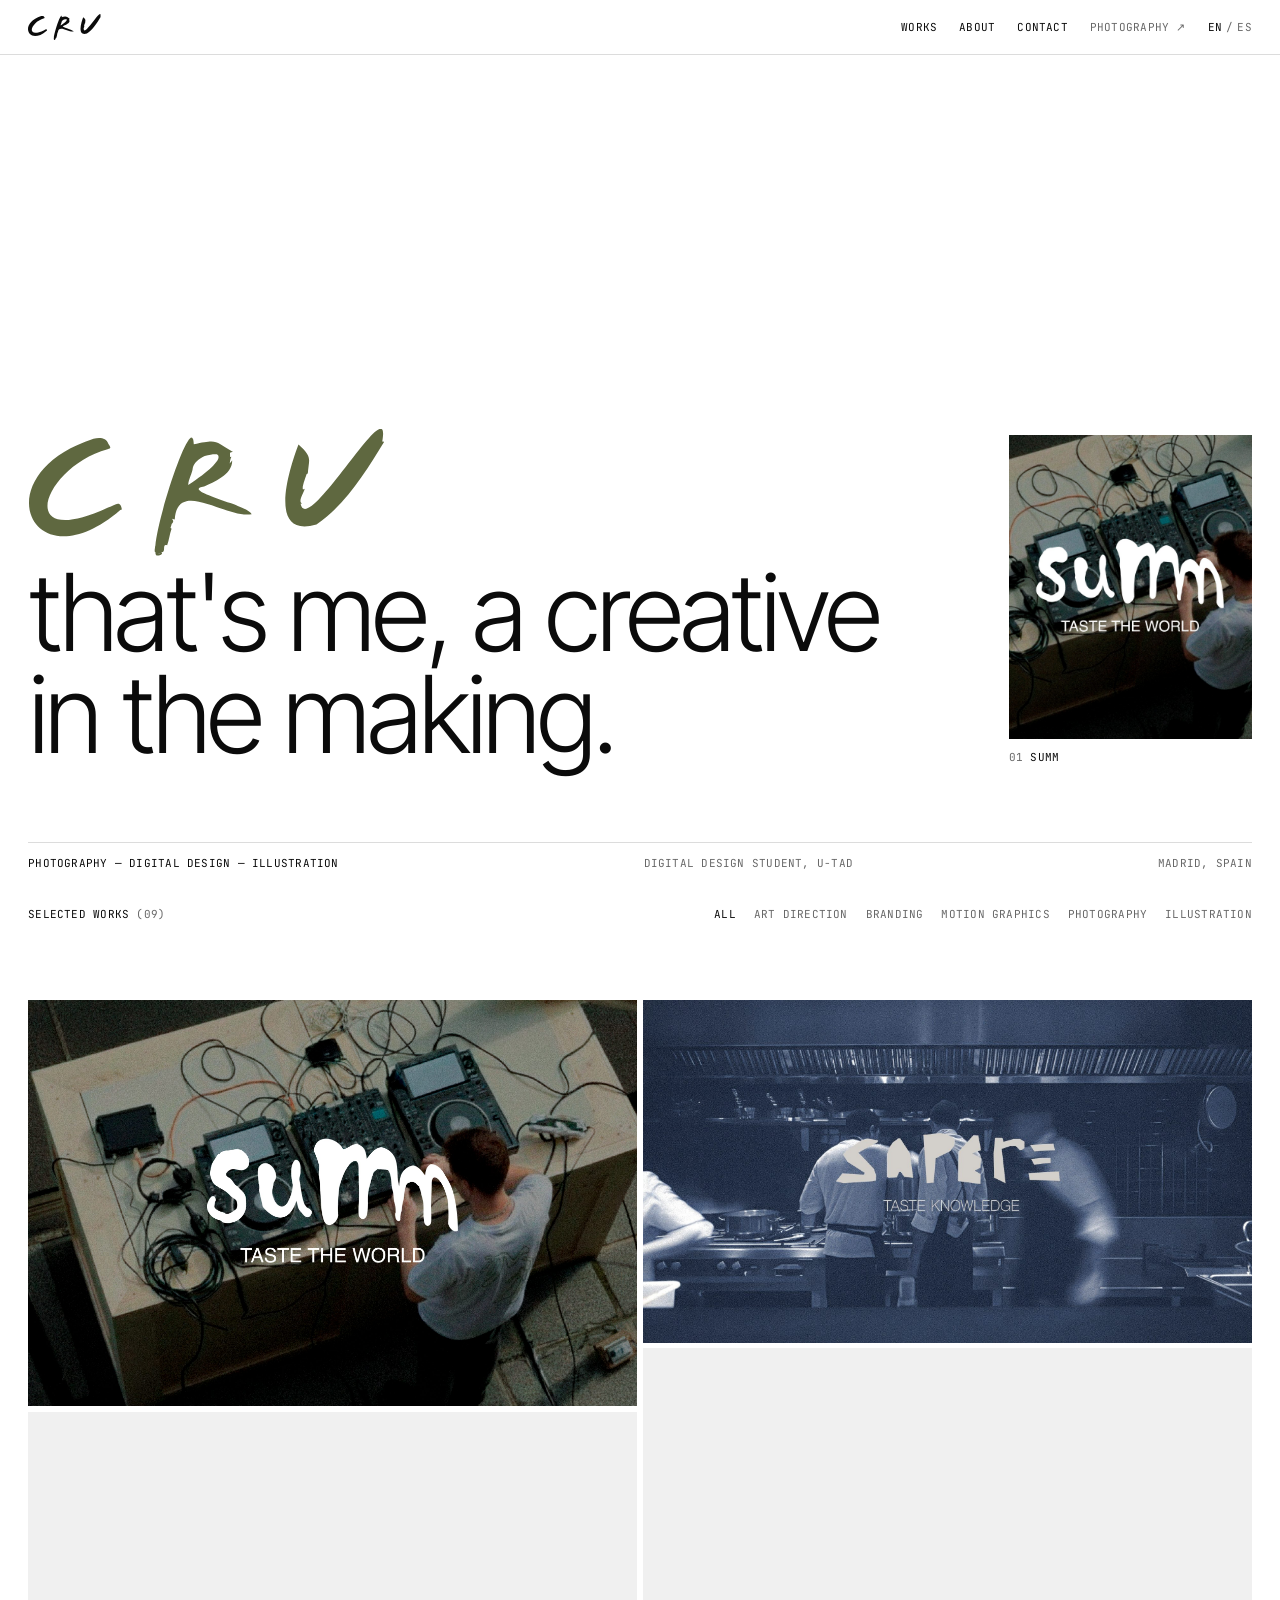
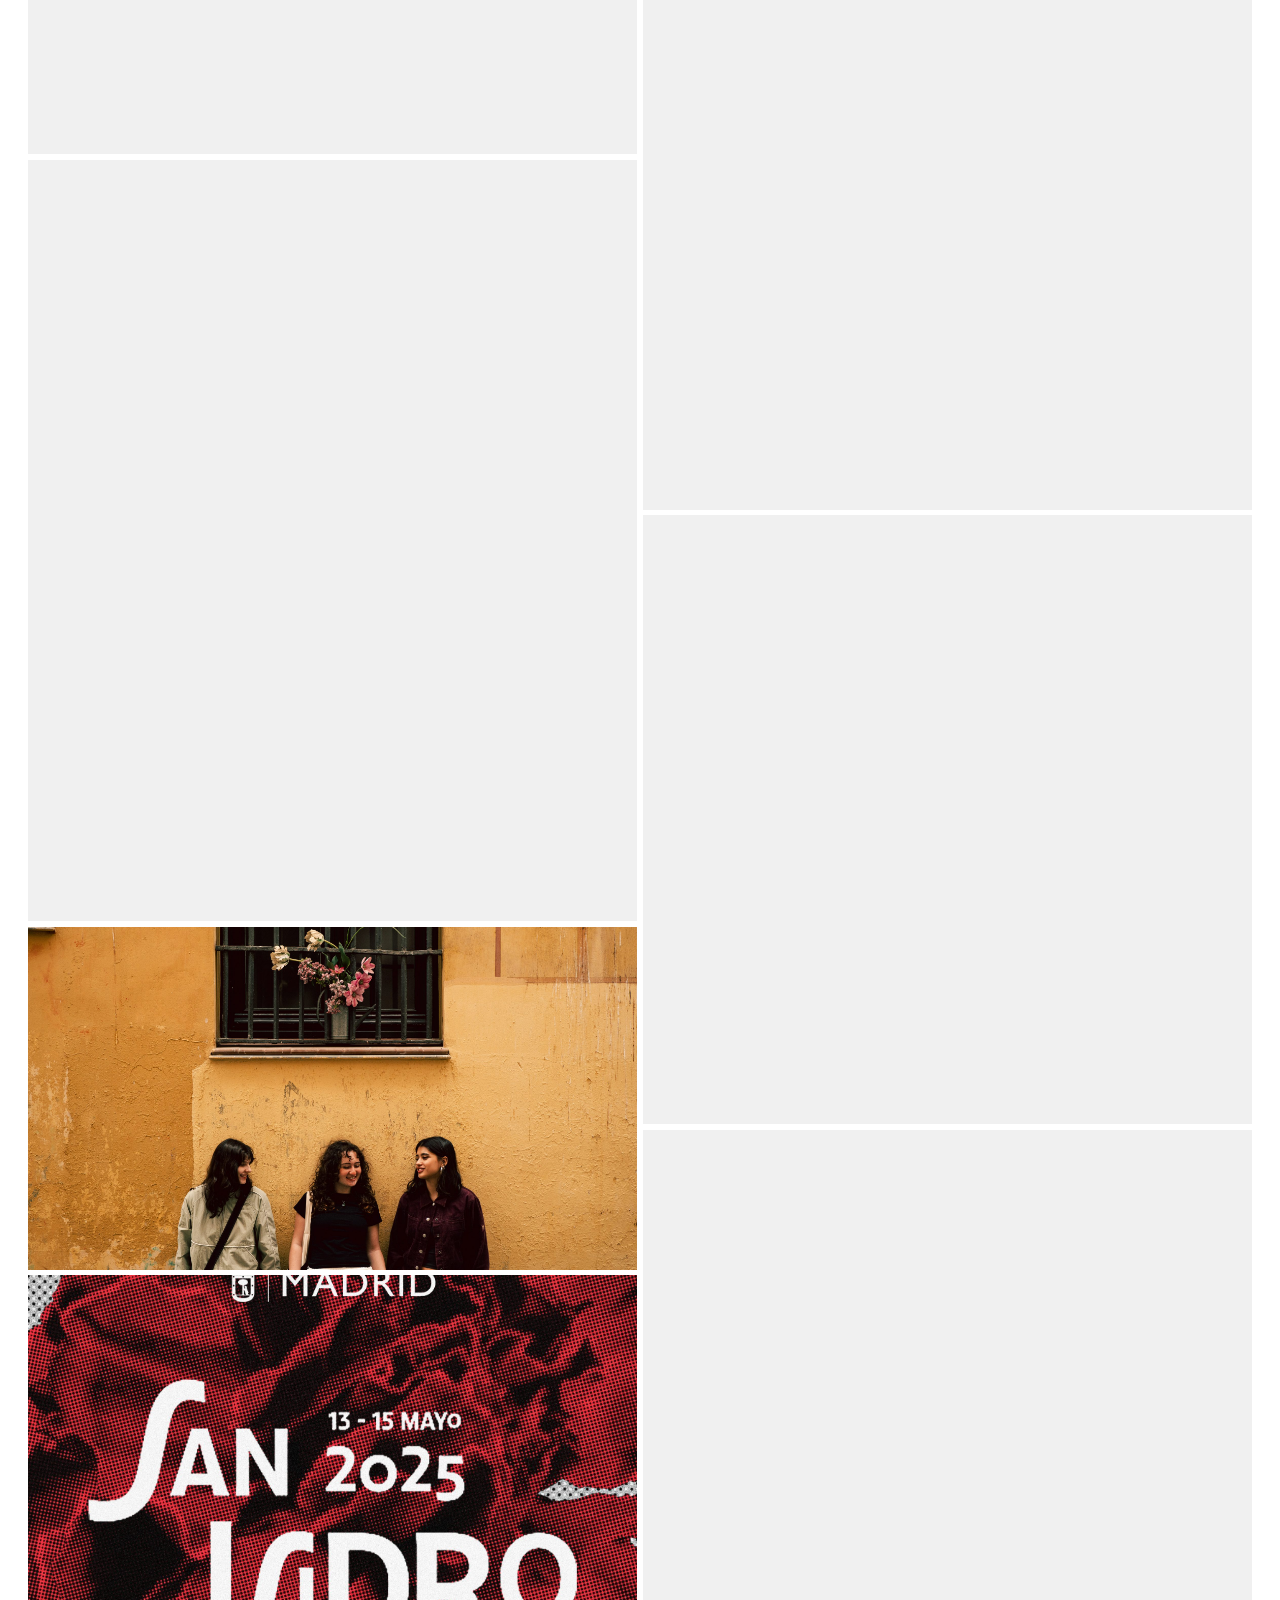
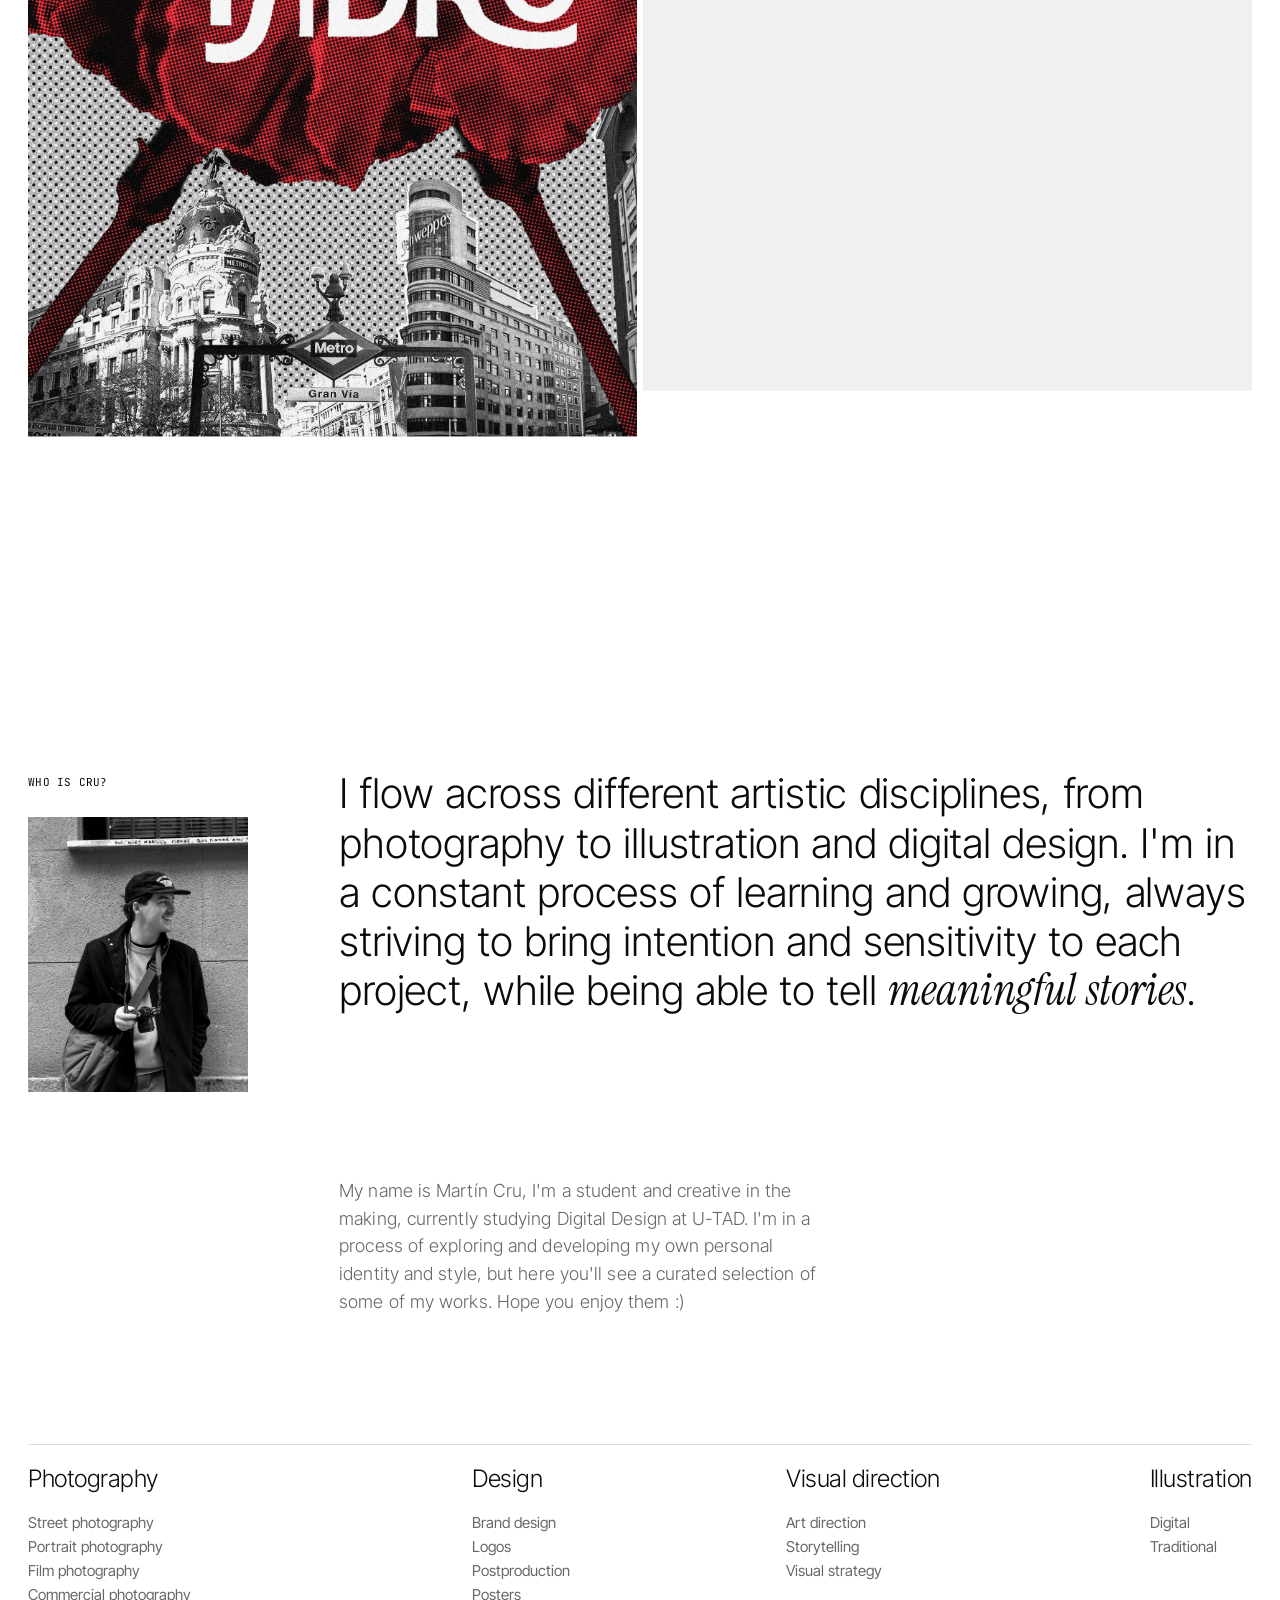
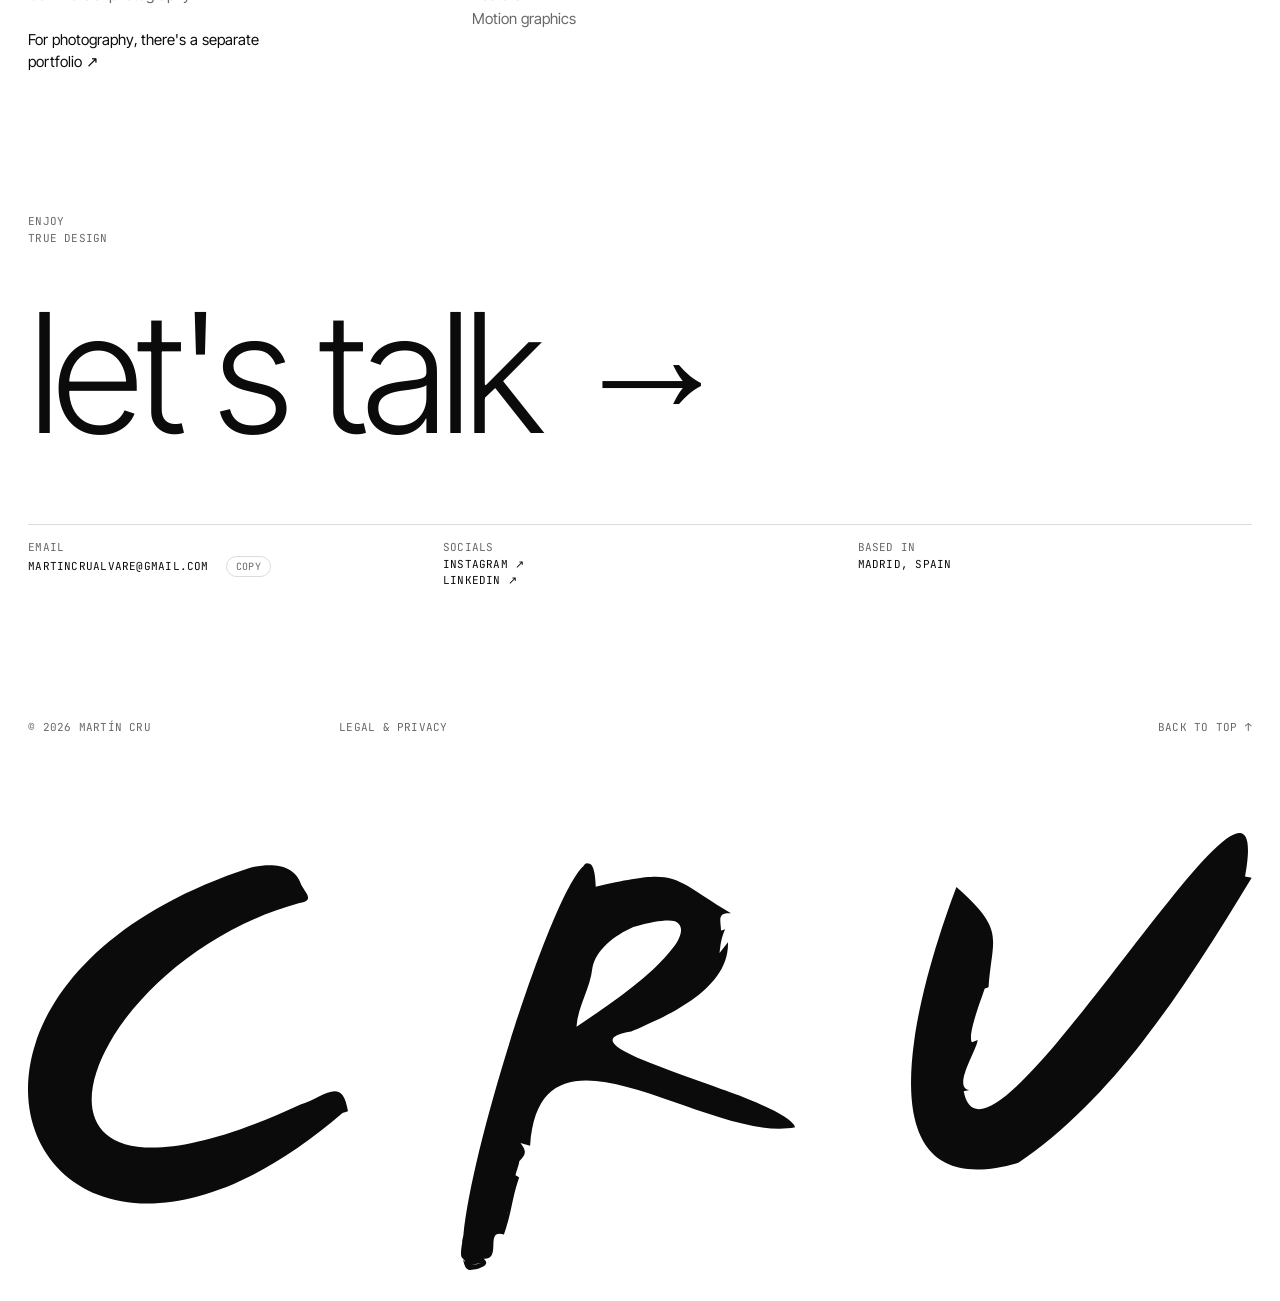
==== index.html @ cccabc51 "v14: velo negro suave sobre la portada al pasar el ratón" ====
<!DOCTYPE html>
<html lang="en">
<head>
  <meta charset="utf-8">
  <meta name="viewport" content="width=device-width, initial-scale=1">
  <title>CRU — Martín Cru · Digital design, art direction & illustration</title>
  <meta name="description" content="Portfolio of Martín Cru (CRU): digital design, branding, art direction and illustration. Madrid, Spain.">
  <link rel="canonical" href="https://martincru.com/">
  <meta name="theme-color" content="#ffffff">
  <meta property="og:type" content="website">
  <meta property="og:url" content="https://martincru.com/">
  <meta property="og:title" content="CRU — Martín Cru">
  <meta property="og:description" content="Digital design, branding, art direction and illustration. Madrid, Spain.">
  <meta property="og:image" content="https://martincru.com/assets/media/summ/portada.jpg">
  <meta name="twitter:card" content="summary_large_image">
  <link rel="icon" href="assets/favicon.svg" type="image/svg+xml">

  <!-- Tipografías alojadas en la propia web (assets/fonts): sin conexiones a terceros -->
  <link rel="preload" href="assets/fonts/inter-tight-latin-300-normal.woff2" as="font" type="font/woff2" crossorigin>
  <link rel="stylesheet" href="assets/css/style.css?v=14">
</head>
<body data-page="home">
  <a class="skip mono" href="#works" data-i18n="skipWorks">Skip to works</a>

  <header class="site-header">
    <a class="logo" href="index.html" data-logo aria-label="CRU — home" data-i18n-aria="logoAria">CRU</a>
    <nav class="mono">
      <a class="link-u" href="#works" data-i18n="navWorks">Works</a>
      <a class="link-u" href="#about" data-i18n="navAbout">About</a>
      <a class="link-u" href="#contact" data-i18n="navContact">Contact</a>
      <a class="link-u ext" data-photo-link target="_blank" rel="noopener" data-i18n="navPhoto">Photography ↗</a>
    </nav>
  </header>

  <main>
    <section class="hero" data-bg="#ffffff" data-fg="#0b0b0b">
      <div class="hero-top">
        <h1 id="hero-line"></h1>
        <div class="hero-reel" id="hero-reel" aria-label="Selected works" data-i18n-aria="selectedWorks"></div>
      </div>
      <div class="hero-foot mono" id="hero-meta"></div>
    </section>

    <section class="works" id="works" data-bg="#ffffff" data-fg="#0b0b0b">
      <div class="works-head mono">
        <span><span data-i18n="selectedWorks">Selected works</span> <span class="muted" id="works-count"></span></span>
        <div class="filters" id="filters" role="group" aria-label="Filter works" data-i18n-aria="filterWorks"></div>
      </div>
      <div class="grid" id="works-grid"></div>
    </section>

    <section class="about" id="about" data-bg="#0b0b0b" data-fg="#ffffff">
      <div class="about-grid">
        <div class="about-label" data-reveal>
          <span class="mono" data-i18n="whoIs">Who is cru?</span>
          <figure class="about-photo" id="about-photo"></figure>
        </div>
        <p class="about-text" id="about-text" data-reveal></p>
        <p class="about-more" id="about-more" data-reveal></p>
      </div>
      <div class="skills mono" id="skills"></div>
    </section>

    <section class="contact" id="contact" data-bg="#0b0b0b" data-fg="#ffffff">
      <p class="closing mono muted" id="closing"></p>
      <a class="big-link" id="contact-link" href="#" data-cursor="write"><span data-i18n="letsTalk">let's talk&nbsp;→</span></a>
      <div class="contact-grid mono">
        <div><span class="muted" data-i18n="email">Email</span><br><a class="link-u" id="contact-email" href="#"></a> <button type="button" class="copy mono" id="copy-email" data-i18n="copy">copy</button></div>
        <div id="contact-socials"></div>
        <div><span class="muted" data-i18n="basedIn">Based in</span><br><span id="contact-loc"></span></div>
      </div>
    </section>
  </main>

  <footer class="site-footer" id="site-footer" data-bg="#0b0b0b" data-fg="#ffffff"></footer>

  <script src="assets/js/data.js?v=14"></script>
  <script src="assets/js/main.js?v=14"></script>
</body>
</html>
---- assets/css/style.css ----
/* ==========================================================================
   CRU — estilos
   Tipografía display: Neue Haas Grotesk Display Pro Light si tienes licencia
   web (Adobe Fonts / Monotype). Mientras, Inter Tight 300 como sustituta.
   Para cambiarla basta con editar --font-display.
   Accesibilidad: foco visible con teclado y contraste AA en textos secundarios.
   ========================================================================== */

/* Tipografías alojadas localmente (sin Google Fonts → sin enviar la IP del visitante a terceros) */
@font-face { font-family: "Inter Tight"; src: url("../fonts/inter-tight-latin-300-normal.woff2") format("woff2"); font-weight: 300; font-style: normal; font-display: swap; }
@font-face { font-family: "Inter Tight"; src: url("../fonts/inter-tight-latin-400-normal.woff2") format("woff2"); font-weight: 400; font-style: normal; font-display: swap; }
@font-face { font-family: "Inter Tight"; src: url("../fonts/inter-tight-latin-500-normal.woff2") format("woff2"); font-weight: 500; font-style: normal; font-display: swap; }
@font-face { font-family: "Instrument Serif"; src: url("../fonts/instrument-serif-latin-400-italic.woff2") format("woff2"); font-weight: 400; font-style: italic; font-display: swap; }
@font-face { font-family: "JetBrains Mono"; src: url("../fonts/jetbrains-mono-latin-400-normal.woff2") format("woff2"); font-weight: 400; font-style: normal; font-display: swap; }

:root {
  --bg: #ffffff;
  --fg: #0b0b0b;
  --muted: color-mix(in srgb, var(--fg) 62%, transparent);  /* contraste AA */
  --line: color-mix(in srgb, var(--fg) 14%, transparent);

  --font-display: "neue-haas-grotesk-display", "Neue Haas Grotesk Display Pro", "Inter Tight", "Helvetica Neue", Arial, sans-serif;
  --font-mono: "JetBrains Mono", ui-monospace, Menlo, monospace;
  --font-serif: "Instrument Serif", "Times New Roman", serif;
  --accent: #5F6840;   /* verde oliva de SUMM: color de acento de la marca */

  --pad: clamp(16px, 2.2vw, 32px);
  --gap: clamp(12px, 1.6vw, 24px);
  --ease: cubic-bezier(.2, .7, .1, 1);
  --ease-out: cubic-bezier(.23, 1, .32, 1);       /* respuesta inmediata: hover, pulsar, menús */
  --press: .97;                                    /* escala al pulsar botones */
  --theme-speed: .9s;
}

*, *::before, *::after { box-sizing: border-box; }
html { -webkit-text-size-adjust: 100%; }
@media (prefers-reduced-motion: no-preference) { html { scroll-behavior: smooth; } }
section[id] { scroll-margin-top: 54px; }
body {
  margin: 0;
  background: transparent;
  color: var(--fg);
  font-family: var(--font-display);
  font-weight: 300;
  font-size: 17px;
  line-height: 1.4;
  -webkit-font-smoothing: antialiased;
  transition: background-color var(--theme-speed) var(--ease), color var(--theme-speed) var(--ease);
}
img, video { display: block; width: 100%; height: 100%; object-fit: cover; }
a { color: inherit; text-decoration: none; }
/* Palabras clave: cursiva serif (marcadas con *asteriscos* en data.js) */
strong { font-weight: 400; }
em { font-family: var(--font-serif); font-style: italic; font-weight: 400; letter-spacing: 0; font-size: 1.08em; line-height: 0; }
::selection { background: var(--fg); color: var(--bg); }

.mono {
  font-family: var(--font-mono);
  font-size: 11px;
  font-weight: 400;
  letter-spacing: .02em;
  text-transform: uppercase;
  line-height: 1.5;
}
.muted { color: var(--muted); }

/* ------------------------------------------------------------------ header */
.site-header {
  position: fixed; inset: 0 0 auto 0; z-index: 50;
  display: flex; justify-content: space-between; align-items: center;
  padding: 14px var(--pad);
  color: var(--fg);
  /* Cabecera fija con cristal semitransparente que toma el color del fondo */
  background: color-mix(in srgb, var(--bg) 78%, transparent);
  -webkit-backdrop-filter: blur(18px) saturate(1.1); backdrop-filter: blur(18px) saturate(1.1);
  border-bottom: 1px solid var(--line);
  transition: color var(--theme-speed) var(--ease), background-color var(--theme-speed) var(--ease), border-color var(--theme-speed) var(--ease);
  pointer-events: none;
}
.site-header > * { pointer-events: auto; }
.logo { font-family: var(--font-display); font-weight: 500; font-size: 22px; letter-spacing: -.02em; line-height: 1; }
.logo svg { height: 26px; width: auto; fill: currentColor; display: block; }
.site-header nav { display: flex; gap: 22px; }
.site-header nav .ext { color: var(--muted); }
.site-header nav .ext:hover { color: var(--fg); }
.link-u { position: relative; }
.link-u::after {
  content: ""; position: absolute; left: 0; right: 0; bottom: -1px; height: 1px;
  background: currentColor; transform: scaleX(0); transform-origin: right;
  transition: transform .45s var(--ease);
}
.link-u:focus-visible::after { transform: scaleX(1); transform-origin: left; }
@media (hover: hover) and (pointer: fine) { .link-u:hover::after { transform: scaleX(1); transform-origin: left; } }

/* -------------------------------------------------------------------- hero */
.hero {
  min-height: 100vh; min-height: 100svh;
  display: flex; flex-direction: column; justify-content: flex-end;
  padding: calc(var(--pad) * 5) var(--pad) var(--pad);
}
.hero h1 {
  margin: 0; max-width: 15ch;
  font-weight: 300; font-size: clamp(44px, 8.4vw, 150px);
  line-height: .95; letter-spacing: -.045em;
}
.hero-foot {
  margin-top: clamp(32px, 6vw, 80px);
  display: flex; justify-content: space-between; gap: var(--gap); flex-wrap: wrap;
  border-top: 1px solid var(--line); padding-top: 12px;
}

/* ------------------------------------------------------------------- works */
.works { padding: 0 var(--pad) clamp(80px, 12vw, 180px); }
.works-intro { margin: 0; max-width: 46ch; text-transform: none; font-family: var(--font-display); font-size: 17px; letter-spacing: 0; line-height: 1.45; color: var(--muted); }
.works-head {
  display: flex; justify-content: space-between; gap: var(--gap); align-items: baseline;
  padding: 0 0 var(--gap); margin-bottom: clamp(24px, 4vw, 56px);
}
.filters { display: flex; gap: 18px; flex-wrap: wrap; }
.filters button {
  all: unset; cursor: pointer; font: inherit; color: var(--muted);
  padding: 6px 0; transition: color .2s ease, transform .16s var(--ease-out);
}
.filters button:active { transform: scale(var(--press)); }
.filters button:focus-visible { outline: 1px solid var(--fg); outline-offset: 3px; }
.filters button[aria-pressed="true"], .filters button:hover { color: var(--fg); }
.filters sup { font-size: 9px; margin-left: 2px; }

/* Rejilla tipo mosaico (v10): columnas que se rellenan por la más corta (main.js → layoutGrid),
   alturas escalonadas según la proporción de cada portada y el MISMO espaciado fino entre todas.
   Ajuste: --tile-gap (espaciado). Escritorio: 2 columnas; móvil (≤ 760 px): 1. */
.grid { --tile-gap: clamp(4px, .45vw, 8px); display: flex; gap: var(--tile-gap); align-items: flex-start; }
.grid-col { flex: 1 1 0; min-width: 0; display: flex; flex-direction: column; gap: var(--tile-gap); }
.tile { position: relative; display: block; transition: opacity .5s var(--ease); }
.tile.is-hidden { display: none; }

.tile-media {
  position: relative; overflow: hidden;
  background: color-mix(in srgb, var(--fg) 6%, var(--bg));
}
.tile-media img, .tile-media video {
  position: absolute; inset: 0;
  transform: scale(1.001); transition: transform 1.1s var(--ease), opacity .6s;
}
@media (hover: hover) and (pointer: fine) {
  .tile:hover .tile-media img, .tile:hover .tile-media video { transform: scale(1.025); }
}
.tile:focus-visible { outline: none; }
.tile:focus-visible .tile-media { outline: 1px solid var(--fg); outline-offset: 4px; }
/* Datos del trabajo superpuestos sobre la portada (no abren hueco entre portadas):
   con ratón aparecen al pasar por encima; en táctil se ven siempre. */
.tile-meta {
  position: absolute; left: 0; right: 0; bottom: 0; z-index: 1; pointer-events: none;
  display: grid; grid-template-columns: 1fr auto; gap: 2px 16px; align-items: end;
  padding: clamp(28px, 4vw, 56px) clamp(12px, 1.2vw, 18px) clamp(10px, 1vw, 16px);
  color: #fff; background: linear-gradient(to top, rgba(0,0,0,.55), rgba(0,0,0,0));
}
.tile-meta .muted { color: rgba(255,255,255,.78); }
.tile-title { font-size: clamp(18px, 1.5vw, 24px); letter-spacing: -.02em; line-height: 1.05; }
.tile-meta .mono { align-self: end; }
@media (hover: hover) and (pointer: fine) {
  .tile-meta { opacity: 0; transform: translateY(6px); transition: opacity .3s var(--ease-out), transform .3s var(--ease-out); }
  .tile:hover .tile-meta, .tile:focus-visible .tile-meta { opacity: 1; transform: none; }
  /* Al pasar el ratón, velo negro suave sobre la foto para que destaquen nombre, categoría y año.
     Ajuste: opacidad del velo en .tile:hover .tile-media::after (ahora .4). */
  .tile-media::after { content: ""; position: absolute; inset: 0; background: #000; opacity: 0; pointer-events: none; transition: opacity .35s var(--ease-out); }
  .tile:hover .tile-media::after, .tile:focus-visible .tile-media::after { opacity: .4; }
}

/* Fallback si una imagen no carga: bloque tintado con el color del proyecto */
.media-fallback { position: absolute; inset: 0; display: grid; place-items: center; color: rgba(255,255,255,.7); }

/* Etiqueta "view" que sigue al cursor */
.cursor {
  position: fixed; left: 0; top: 0; z-index: 60; pointer-events: none;
  padding: 7px 11px; border-radius: 999px;
  background: var(--fg); color: var(--bg);
  opacity: 0; transform: translate(-50%, -50%) scale(.6);
  transition: transform .22s var(--ease-out), opacity .18s ease;
}
.cursor.on { opacity: 1; transform: translate(-50%, -50%) scale(1); }
@media (hover: none) { .cursor { display: none; } }

/* ------------------------------------------------------------------- about */
.about { padding: clamp(100px, 14vw, 220px) var(--pad) clamp(40px, 5vw, 80px); }
.about-grid { display: grid; grid-template-columns: repeat(12, 1fr); gap: var(--gap); }
.about-label { grid-column: 1 / span 3; }
.about-text {
  grid-column: 4 / span 9; margin: 0;
  font-size: clamp(26px, 3.2vw, 52px); line-height: 1.2; letter-spacing: -.005em; word-spacing: .04em;
}
.about-more {
  grid-column: 4 / span 5; margin: clamp(40px, 5vw, 72px) 0 0;
  font-size: 18px; line-height: 1.55; letter-spacing: .005em; color: var(--muted);
}
.skills {
  margin-top: clamp(80px, 10vw, 160px);
  display: flex; justify-content: space-between; gap: var(--gap);
  border-top: 1px solid var(--line); padding-top: 16px;
}
.skill { flex: 0 1 auto; }
.skill h3 { margin: 0 0 14px; font-family: var(--font-display); text-transform: none; font-weight: 300; font-size: 24px; letter-spacing: -.02em; }
.skill ul { list-style: none; margin: 0; padding: 0; font-family: var(--font-display); font-size: 15px; text-transform: none; letter-spacing: 0; line-height: 1.6; }
.skill li { color: var(--muted); }

/* ----------------------------------------------------------------- contact */
.contact { padding: clamp(48px, 6vw, 100px) var(--pad) var(--pad); }
.contact .closing { margin: 0 0 clamp(30px, 4vw, 60px); }
.big-link {
  display: inline-block;
  font-size: clamp(56px, 13vw, 240px); line-height: .9; letter-spacing: -.055em;
}
.big-link span { display: inline-block; transition: transform .6s var(--ease); }
@media (hover: hover) and (pointer: fine) { .big-link:hover span { transform: translateX(.08em); } }
.contact-grid { margin-top: clamp(40px, 6vw, 90px); display: grid; grid-template-columns: repeat(3, 1fr); gap: var(--gap); border-top: 1px solid var(--line); padding-top: 14px; }
.copy { all: unset; cursor: pointer; margin-left: 10px; color: var(--muted); border: 1px solid var(--line); border-radius: 999px; padding: 2px 9px; font-size: 10px; transition: color .2s ease, border-color .2s ease, transform .16s var(--ease-out); }
.copy:hover { color: var(--fg); border-color: currentColor; }
.copy:active { transform: scale(var(--press)); }
.copy:focus-visible { outline: 1px solid var(--fg); outline-offset: 3px; }
.photo-cta { padding: 0 var(--pad) clamp(80px, 10vw, 160px); }
.photo-cta-link { display: grid; gap: 14px; padding-top: 16px; border-top: 1px solid var(--line); }
.photo-cta-title { font-size: clamp(36px, 6vw, 104px); line-height: .98; letter-spacing: -.045em; max-width: 16ch; transition: transform .8s var(--ease); }
@media (hover: hover) and (pointer: fine) { .photo-cta-link:hover .photo-cta-title { transform: translateX(1.2vw); } }

.site-footer {
  display: grid; grid-template-columns: repeat(12, 1fr); gap: var(--gap);
  padding: clamp(60px, 8vw, 120px) var(--pad) var(--pad);
}
.site-footer > :nth-child(1) { grid-column: 1 / span 3; }
.site-footer > :nth-child(2) { grid-column: 4 / span 3; }
.site-footer > :nth-child(3) { grid-column: 7 / span 3; display: flex; flex-direction: column; }
.site-footer > :nth-child(4) { grid-column: 10 / span 3; justify-self: end; text-align: right; }
.footer-logo {
  grid-column: 1 / -1 !important; margin-top: clamp(40px, 6vw, 90px);
  font-weight: 500; font-size: 30vw; line-height: .74; letter-spacing: -.06em;
}
.footer-logo svg { width: 100%; height: auto; fill: currentColor; }

/* ============================================================ PROJECT PAGE */
.p-head { padding: calc(var(--pad) * 5) var(--pad) clamp(28px, 4vw, 56px); }
.p-head .back { display: inline-block; margin-bottom: clamp(40px, 8vw, 120px); }
.p-title {
  margin: 0; font-weight: 300;
  font-size: clamp(52px, 11vw, 200px); line-height: .9; letter-spacing: -.055em;
}
.p-meta {
  margin-top: clamp(32px, 5vw, 72px);
  display: grid; grid-template-columns: repeat(12, 1fr); gap: var(--gap);
  border-top: 1px solid var(--line); padding-top: 12px;
}
.p-meta > div { grid-column: span 3; }
.p-meta dt { color: var(--muted); }
.p-meta dd { margin: 0; }

.p-hero { position: relative; width: 100%; height: 100vh; height: 100svh; overflow: hidden; background: color-mix(in srgb, var(--fg) 6%, var(--bg)); }

.p-intro {
  display: grid; grid-template-columns: repeat(12, 1fr); gap: var(--gap);
  padding: clamp(80px, 11vw, 180px) var(--pad);
}
.p-intro .mono { grid-column: 1 / span 3; }
.p-intro-body { grid-column: 4 / span 8; }
.p-intro-body p + p, .b-text-body p + p { margin-top: 1em !important; }
.p-intro p {
  margin: 0;
  font-size: clamp(19px, 1.75vw, 28px); line-height: 1.32; letter-spacing: -.012em;
}

.blocks > * + * { margin-top: var(--gap); }
.b-full { position: relative; width: 100%; }
.b-full .ph, .b-video .ph { aspect-ratio: 16/9; }
.b-inset { padding: clamp(60px, 9vw, 160px) var(--pad); display: grid; grid-template-columns: repeat(12, 1fr); gap: var(--gap); }
.b-inset figure { grid-column: 4 / span 6; margin: 0; }
.b-inset .ph { aspect-ratio: 4/5; }
.b-pair, .b-trio { display: grid; gap: var(--gap); padding: 0 var(--pad); }
.b-pair { grid-template-columns: 1fr 1fr; }
.b-trio { grid-template-columns: repeat(3, 1fr); }
.b-pair .ph, .b-trio .ph { aspect-ratio: 4/5; }
.ph { position: relative; overflow: hidden; background: color-mix(in srgb, var(--fg) 6%, var(--bg)); }
.ph img, .ph video { position: absolute; inset: 0; }
.ph.natural { aspect-ratio: auto !important; }
.ph.natural img, .ph.natural video { position: static; height: auto; }
.b-inset.wide figure { grid-column: 3 / span 8; }
.b-inset.narrow figure { grid-column: 5 / span 4; }
.p-hero-alt { padding-bottom: var(--gap); }
.p-hero-alt .b-full .ph { max-height: 100vh; }
.sound:active { transform: scale(var(--press)); }
.sound { all: unset; cursor: pointer; transition: transform .16s var(--ease-out), background-color .2s ease; font-family: var(--font-mono); font-size: 10px; text-transform: uppercase; letter-spacing: .04em; position: absolute; right: 12px; bottom: 12px; z-index: 2; padding: 6px 11px; border-radius: 999px; background: rgba(0,0,0,.55); color: #fff; -webkit-backdrop-filter: blur(8px); backdrop-filter: blur(8px); }
.ph.natural .sound { position: absolute; }
.skill-note { display: inline-block; margin-top: 22px; max-width: 26ch; text-transform: none; font-family: var(--font-display); font-size: 15px; letter-spacing: 0; color: var(--fg); line-height: 1.45; }
.about-photo { margin: 24px 0 0; width: min(100%, 220px); aspect-ratio: 4/5; overflow: hidden; }
.about-photo img { filter: grayscale(1); transition: filter .8s var(--ease); }
@media (hover: hover) and (pointer: fine) { .about-photo:hover img { filter: none; } }
figcaption { padding-top: 10px; }

.b-text { display: grid; grid-template-columns: repeat(12, 1fr); gap: var(--gap); padding: clamp(70px, 9vw, 150px) var(--pad); }
.b-text .mono { grid-column: 1 / span 3; }
.b-text-body { grid-column: 4 / span 6; }
.b-text p { margin: 0; font-size: 16px; line-height: 1.6; }
.b-quote { padding: clamp(100px, 14vw, 240px) var(--pad); }
.b-quote p { margin: 0; max-width: 20ch; font-size: clamp(30px, 4.4vw, 76px); line-height: 1.04; letter-spacing: -.04em; }
.b-marker { height: 1px; margin: 0 !important; }

.p-credits { display: grid; grid-template-columns: repeat(12, 1fr); gap: var(--gap); padding: clamp(80px, 10vw, 160px) var(--pad); }
.p-credits .mono:first-child { grid-column: 1 / span 3; }
.p-credits dl { grid-column: 4 / span 6; margin: 0; display: grid; grid-template-columns: 1fr 1fr; row-gap: 6px; border-top: 1px solid var(--line); padding-top: 12px; }
.p-credits dt { color: var(--muted); }
.p-credits dd { margin: 0; }

.p-next { display: block; padding: clamp(60px, 8vw, 120px) var(--pad) var(--pad); border-top: 1px solid var(--line); }
.p-next .row { display: flex; justify-content: space-between; align-items: end; gap: var(--gap); }
.p-next .t { font-size: clamp(52px, 11vw, 200px); line-height: .9; letter-spacing: -.055em; transition: transform .8s var(--ease); }
@media (hover: hover) and (pointer: fine) { .p-next:hover .t { transform: translateX(1.5vw); } }
.p-next .thumb { width: clamp(120px, 18vw, 300px); aspect-ratio: 4/5; position: relative; overflow: hidden; flex: none; }
.p-next .thumb img { position: absolute; inset: 0; }

/* ------------------------------------------------------------- animations */
[data-reveal] { opacity: 0; transform: translateY(16px); transition: opacity .8s var(--ease-out), transform .8s var(--ease-out); }
[data-reveal].is-in { opacity: 1; transform: none; }
.split-line { display: block; overflow: hidden; padding-bottom: .12em; margin-bottom: -.12em; }
.split-line > span { display: block; transform: translateY(105%); transition: transform 1.1s var(--ease); }
.is-ready .split-line > span { transform: none; }
.split-line:nth-child(2) > span { transition-delay: .07s; }
.split-line:nth-child(3) > span { transition-delay: .14s; }
.split-line:nth-child(4) > span { transition-delay: .21s; }

.curtain {
  position: fixed; inset: 0; z-index: 100; background: var(--fg);
  transform: translateY(0); transition: transform .65s var(--ease-out);
  pointer-events: none;
}
.is-ready .curtain { transform: translateY(-100%); }
.is-leaving .curtain { transform: translateY(0); transition: transform .42s cubic-bezier(.77, 0, .175, 1); }
.curtain.from-bottom { transform: translateY(100%); }

@media (prefers-reduced-motion: reduce) {
  *, *::before, *::after { transition-duration: .01ms !important; animation: none !important; }
  [data-reveal] { opacity: 1; transform: none; }
}

/* ----------------------------------------------------------------- mobile */
@media (max-width: 760px) {
  .site-header nav { gap: 14px; }
  .b-inset.narrow figure, .b-inset.wide figure { grid-column: 1 / -1; }
  .site-header nav .ext { display: none; }
  .skills { flex-wrap: wrap; }
  .skills .skill { flex: 1 1 45%; }
  .contact-grid { grid-template-columns: 1fr; }
  .hero-foot { flex-direction: column; gap: 4px; }
  .hero { min-height: auto; padding-top: 112px; }
  .filters { flex-wrap: nowrap; overflow-x: auto; scrollbar-width: none; gap: 18px; white-space: nowrap; max-width: 100%;
    padding-right: 32px; -webkit-mask-image: linear-gradient(90deg, #000 calc(100% - 40px), transparent); mask-image: linear-gradient(90deg, #000 calc(100% - 40px), transparent); }
  .filters button { padding: 12px 0; }
  .copy { padding: 8px 12px; }
  .contact-grid a.link-u { display: inline-block; padding: 6px 0; }
  .filters::-webkit-scrollbar { display: none; }
  .works-head { flex-direction: column; gap: 12px; }
  .about-label, .about-text, .about-more, .p-intro-body, .b-text-body, .skill, .p-intro .mono, .p-intro p, .b-text .mono, .b-text p,
  .p-credits .mono:first-child, .p-credits dl, .b-inset figure { grid-column: 1 / -1; }
  .skill { grid-column: span 6; margin-bottom: 28px; }
  .p-meta > div { grid-column: span 6; margin-bottom: 10px; }
  .b-trio { grid-template-columns: 1fr; }
  .site-footer > * { grid-column: span 6 !important; margin-bottom: 20px; }
  .site-footer > :nth-child(4) { justify-self: start; text-align: left; }
  .p-next .thumb { display: none; }
}

/* ---------------------------------------------------------- nav dropdown */
.nav-works { position: relative; }
.nav-drop {
  position: absolute; top: 100%; right: -16px; padding-top: 18px;
  opacity: 0; visibility: hidden; transform: translateY(-6px);
  transition: opacity .2s var(--ease-out), transform .2s var(--ease-out), visibility .2s;
}
.nav-works:hover .nav-drop, .nav-works:focus-within .nav-drop { opacity: 1; visibility: visible; transform: none; }
.nav-drop ul {
  list-style: none; margin: 0; padding: 10px 0; min-width: 340px;
  background: color-mix(in srgb, var(--bg) 88%, transparent);
  -webkit-backdrop-filter: blur(18px); backdrop-filter: blur(18px);
  border: 1px solid var(--line);
}
.nav-drop a { display: grid; grid-template-columns: 28px 1fr auto; gap: 10px; padding: 7px 16px; transition: background-color .15s ease; }
.nav-drop a:hover { background: color-mix(in srgb, var(--fg) 7%, transparent); }
.nav-drop a > span:last-child { font-size: 10px; }
@media (hover: none) { .nav-drop { display: none; } }

/* -------------------------------------------------------------- hero reel */
.hero-top { display: flex; justify-content: space-between; align-items: flex-end; gap: var(--gap); }
.hero-reel { flex: none; width: clamp(150px, 19vw, 300px); }
.reel-frame { display: block; position: relative; aspect-ratio: 4/5; overflow: hidden; background: color-mix(in srgb, var(--fg) 6%, var(--bg)); }
.reel-frame img { position: absolute; inset: 0; opacity: 0; transition: opacity .5s var(--ease); }
.reel-frame img.on { opacity: 1; }
.reel-label { display: block; margin-top: 10px; }
@media (max-width: 760px) {
  .hero-top { flex-direction: column-reverse; align-items: stretch; }
  .hero-reel { width: 46%; align-self: flex-end; }
}

/* ------------------------------------------------ fondo (cambio de color)
   Dos capas fijas que se funden con opacidad: lo mueve la tarjeta gráfica,
   así va fluido también en móvil. */
html { background: #ffffff; }
.bg-layer { position: fixed; inset: -10vh 0; z-index: -1; pointer-events: none; opacity: 0; transition: opacity var(--theme-speed) var(--ease); will-change: opacity; }
.bg-layer.on { opacity: 1; }
@media (hover: none), (max-width: 760px) {
  :root { --theme-speed: .6s; }
  .site-header { -webkit-backdrop-filter: none; backdrop-filter: none; background: color-mix(in srgb, var(--bg) 94%, transparent); }
  .nav-drop ul { -webkit-backdrop-filter: none; backdrop-filter: none; }
  .sound { -webkit-backdrop-filter: none; backdrop-filter: none; }
}

/* foco visible al navegar con teclado */
:focus-visible { outline: 1px solid var(--fg); outline-offset: 4px; }

/* --------------------------------------------------- detalles de diseño */
.accent { color: var(--accent); }
::selection { background: var(--accent); color: #fff; }
h1, h2, h3, .p-title, .b-quote p, .about-text, .photo-cta-title, .p-next .t { text-wrap: balance; }
p { text-wrap: pretty; }
.mono, .tile-meta, .p-meta, .reel-label, .nav-drop { font-variant-numeric: tabular-nums; }
/* las imágenes aparecen con un fundido al cargar (sobre el fondo gris del hueco) */
.tile-media img, .ph img { opacity: 0; transition: opacity .7s var(--ease), transform 1.1s var(--ease); }
.tile-media img.ld, .ph img.ld { opacity: 1; }
/* filtros: los trabajos se ocultan/aparecen con transición */
.tile { transition: opacity .45s var(--ease), transform .45s var(--ease); }
.site-footer { align-items: end; }

/* ------------------------------------------------- pulido (v5)
   Enlace para saltar al contenido con teclado, filtros con fundido. */
.skip {
  position: fixed; left: var(--pad); top: 10px; z-index: 120;
  padding: 10px 14px; background: var(--fg); color: var(--bg);
  transform: translateY(-160%); transition: transform .2s var(--ease-out);
}
.skip:focus-visible { transform: none; outline-offset: 2px; }
.grid { transition: opacity .18s ease; }
.grid.is-filtering { opacity: 0; }
.reel-frame img { transition: opacity .7s ease; }

/* ------------------------------------------- logo dentro de la frase (v6.2)
   Sustituye a la palabra "cru" del hero, al tamaño de una palabra del titular.
   Entra "escribiéndose" de izquierda a derecha tras subir la línea.
   Ajustes: --logo-h (tamaño) y --logo-gap (separación con la coma; negativo = más pegado). */
.sr-only { position: absolute; width: 1px; height: 1px; padding: 0; margin: -1px; overflow: hidden; clip: rect(0 0 0 0); white-space: nowrap; border: 0; }
.hero { --logo-h: 1.18em; --logo-gap: 0em; }   /* v9: logo algo mayor, solo en su línea (sin coma) */
.hero-logo {
  display: inline-block; vertical-align: baseline;
  height: var(--logo-h); margin: -.1em var(--logo-gap) -.1em .01em;   /* márgenes verticales negativos: no abre el interlineado */
  transform: translateY(.1em);
}
.hero h1 .split-line:has(.hero-logo) { margin-bottom: .02em; }   /* respiro bajo el logo: la pata de la R no toca la línea siguiente */
.hero-logo svg { height: 100%; width: auto; display: block; fill: currentColor; overflow: visible; }
@media (prefers-reduced-motion: no-preference) {
  .hero-logo svg { clip-path: inset(-10% 100% -10% -4%); transition: clip-path 1.1s cubic-bezier(.77, 0, .175, 1) .45s; }
  .is-ready .hero-logo svg { clip-path: inset(-10% -4% -10% -4%); }
}

/* ---------- Vídeo de YouTube (portada + play; YouTube solo carga al pulsar) ---------- */
.ph.yt::after { content: ""; position: absolute; inset: 0; z-index: 1; background: rgba(0,0,0,.28); pointer-events: none; transition: background-color .3s ease; }
@media (hover: hover) and (pointer: fine) { .ph.yt:hover::after { background: rgba(0,0,0,.4); } }
.ph.yt:has(iframe)::after { display: none; }
.ph.yt iframe { position: absolute; inset: 0; width: 100%; height: 100%; border: 0; }
.yt-play {
  all: unset; cursor: pointer; position: absolute; left: 50%; top: 50%; z-index: 2;
  transform: translate(-50%, -50%); display: inline-flex; align-items: center; gap: 14px;
  font-family: var(--font-mono); font-size: clamp(11px, 1.25vw, 18px); text-transform: uppercase; letter-spacing: .04em;
  padding: clamp(14px, 1.6vw, 26px) clamp(24px, 2.6vw, 44px) clamp(14px, 1.6vw, 26px) clamp(20px, 2.1vw, 36px); border-radius: 999px; color: #fff;
  background: rgba(0,0,0,.55); -webkit-backdrop-filter: blur(12px); backdrop-filter: blur(12px);
  border: 1px solid rgba(255,255,255,.3);
  transition: background-color .2s ease, transform .16s var(--ease-out);
}
.yt-icon { width: 0; height: 0; border-style: solid; border-width: .75em 0 .75em 1.2em; border-color: transparent transparent transparent currentColor; }
.yt-play:active { transform: translate(-50%, -50%) scale(var(--press)); }
.yt-play:focus-visible { outline: 1px solid #fff; outline-offset: 4px; }
@media (hover: hover) and (pointer: fine) { .yt-play:hover { background: rgba(0,0,0,.7); } }

/* ---------- Colaboradores con enlace a su web ---------- */
.p-collab { margin-top: 28px !important; font-size: 11px !important; line-height: 1.6 !important; letter-spacing: .04em !important; }
.person { white-space: nowrap; }
.person .arr { display: inline-block; margin-left: 1px; font-size: .9em; opacity: .45; transition: opacity .2s ease, transform .25s var(--ease-out); }
.person:focus-visible .arr { opacity: 1; transform: translate(1px, -1px); }
@media (hover: hover) and (pointer: fine) { .person:hover .arr { opacity: 1; transform: translate(1px, -1px); } }
@media (hover: none) { .person .arr { opacity: .8; } }

/* ---------- Botón de idioma EN / ES (cabecera) ---------- */
.lang-toggle { all: unset; cursor: pointer; display: inline-flex; gap: 4px; font-family: var(--font-mono); font-size: 11px; letter-spacing: .02em; text-transform: uppercase; line-height: 1.5; transition: transform .16s var(--ease-out); }
.lang-toggle .muted { transition: color .2s ease; }
.lang-toggle:active { transform: scale(var(--press)); }
.lang-toggle:focus-visible { outline: 1px solid var(--fg); outline-offset: 4px; }
@media (hover: hover) and (pointer: fine) { .lang-toggle:hover .muted { color: var(--fg); } }
@media (max-width: 760px) { .lang-toggle { padding: 8px 0 8px 4px; margin: -8px 0; } }
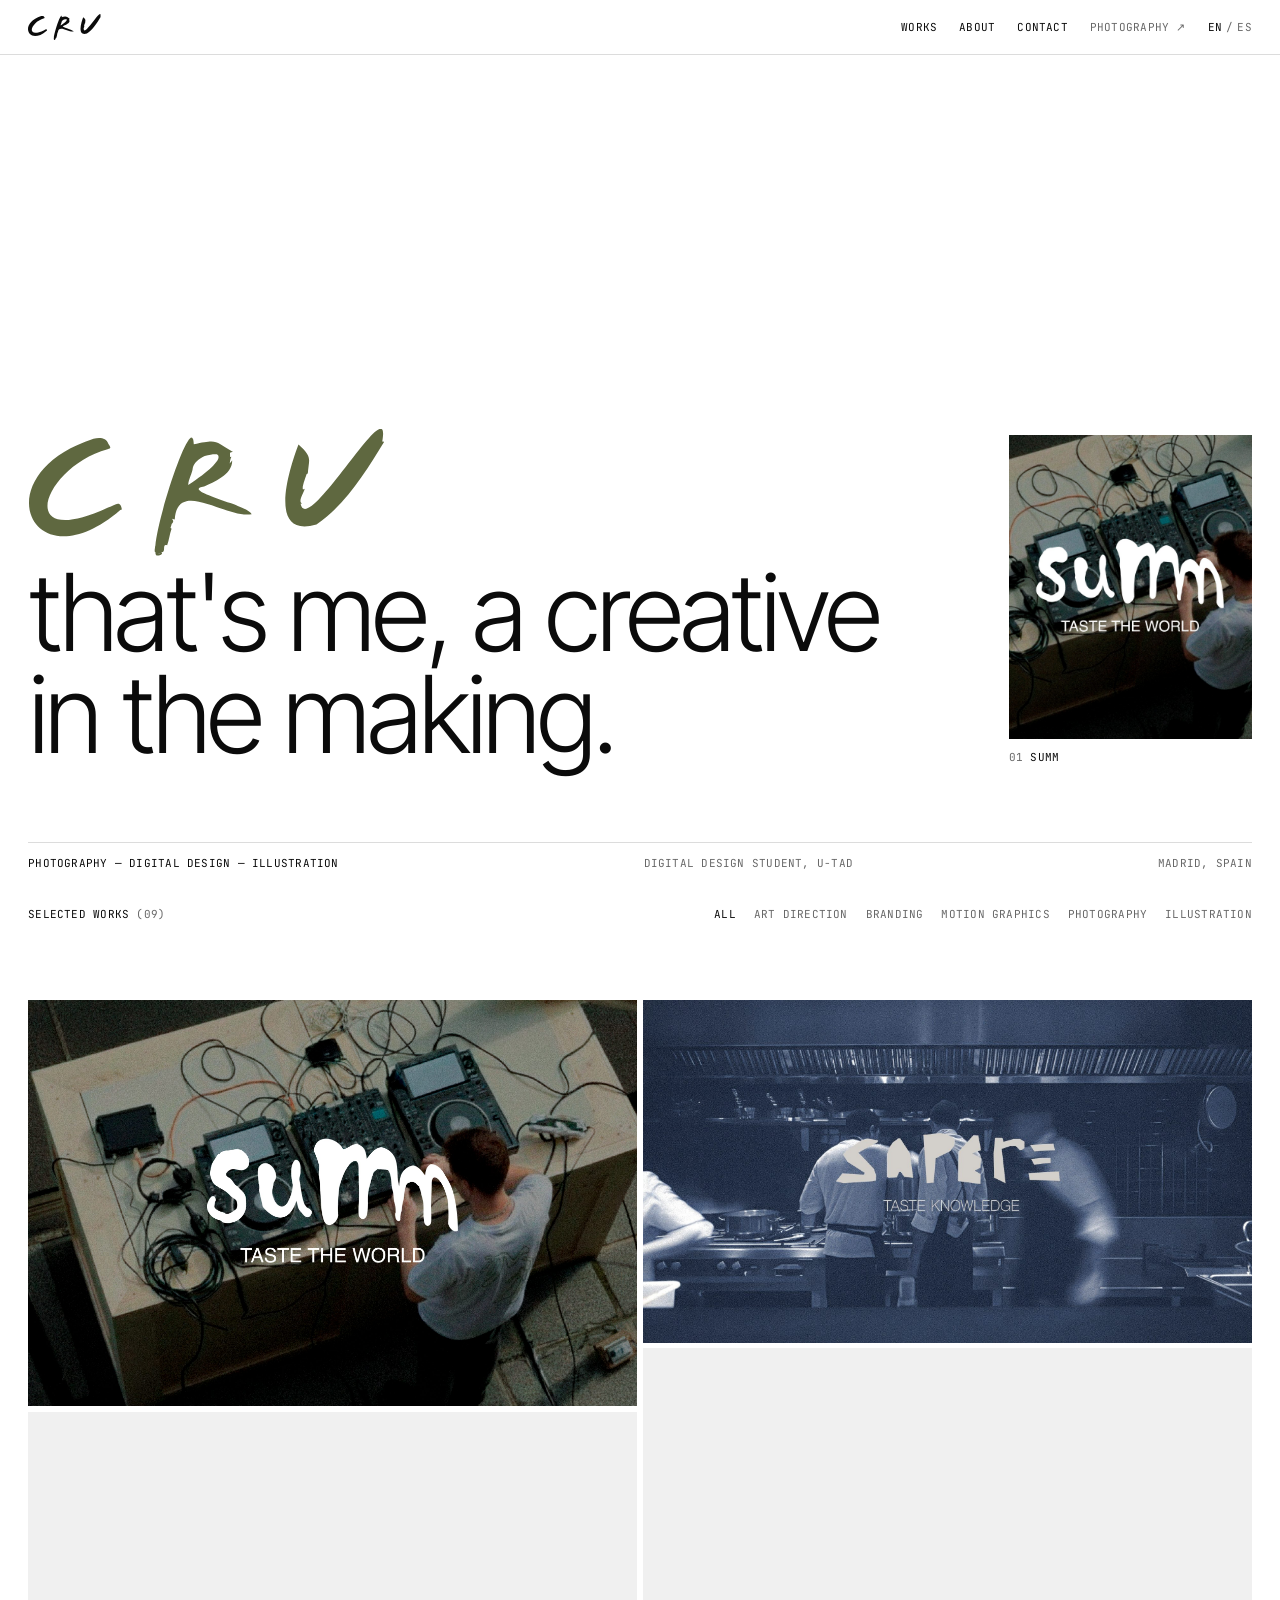
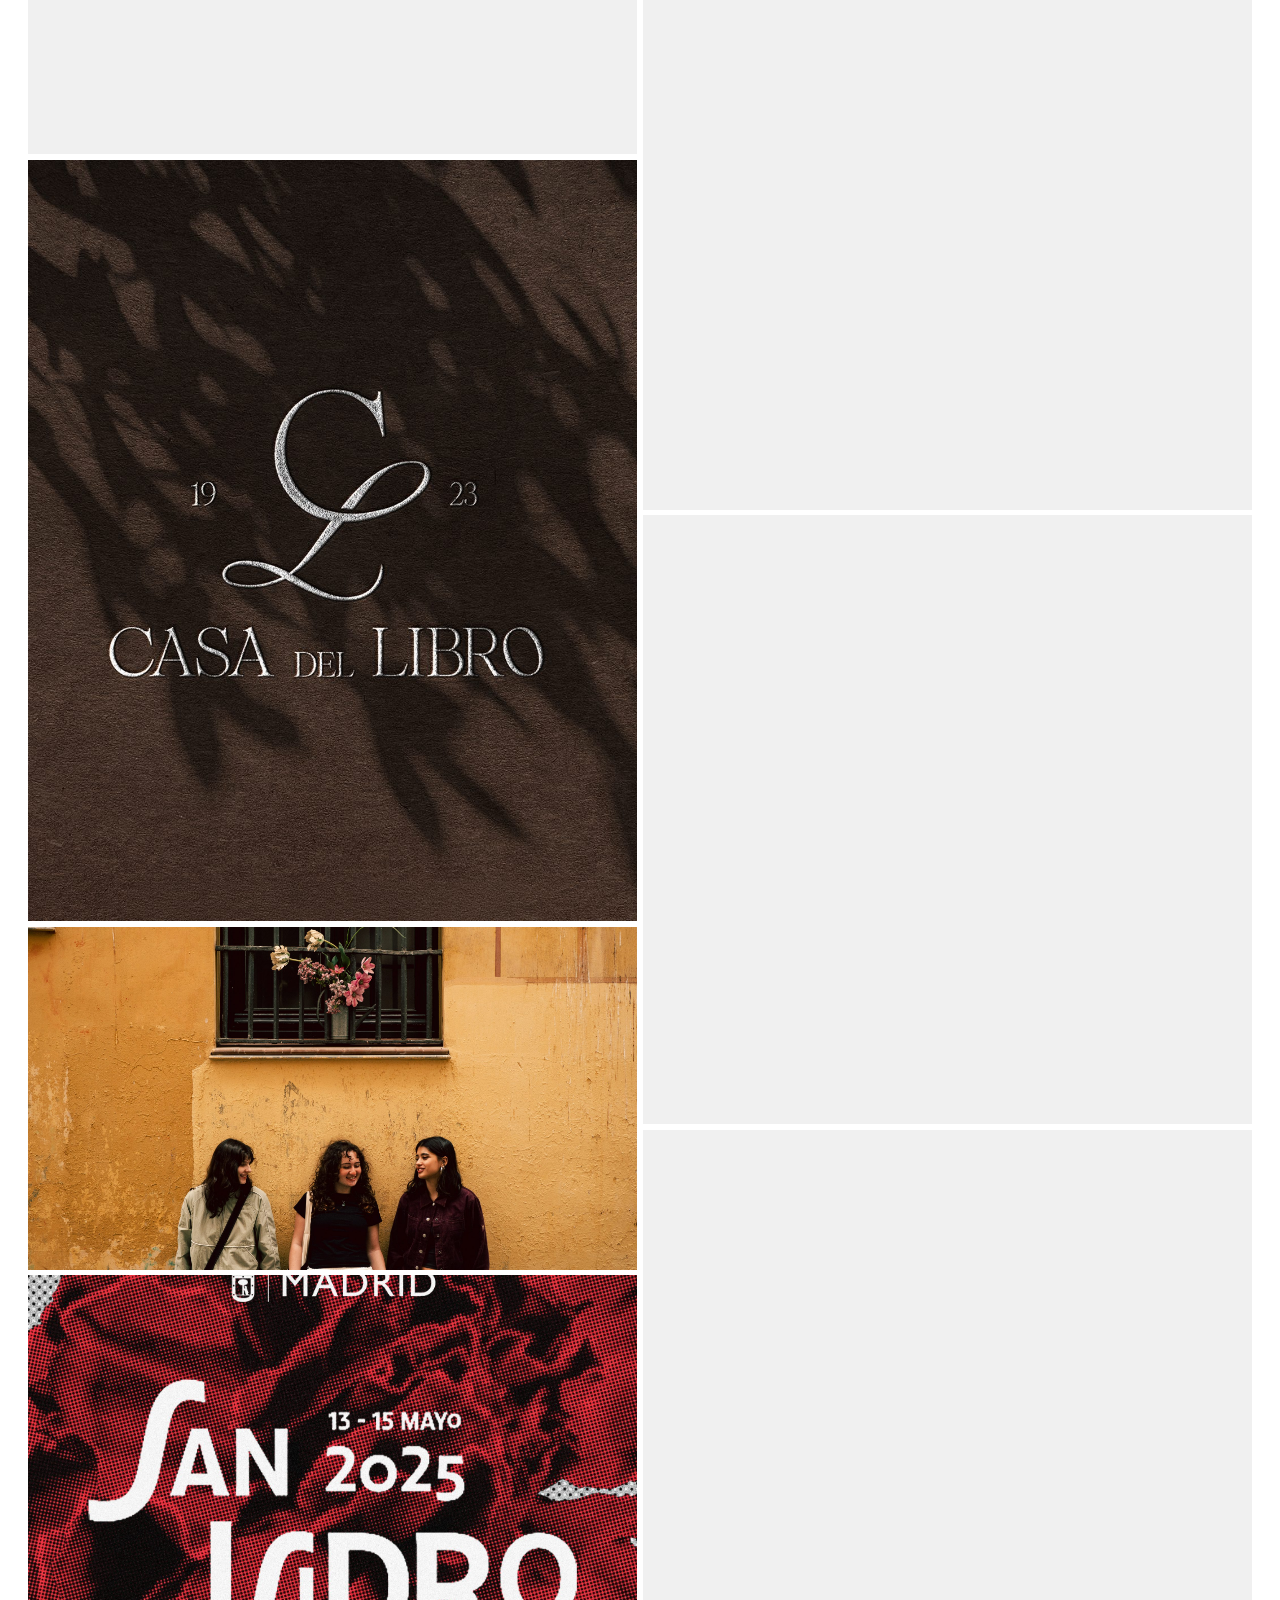
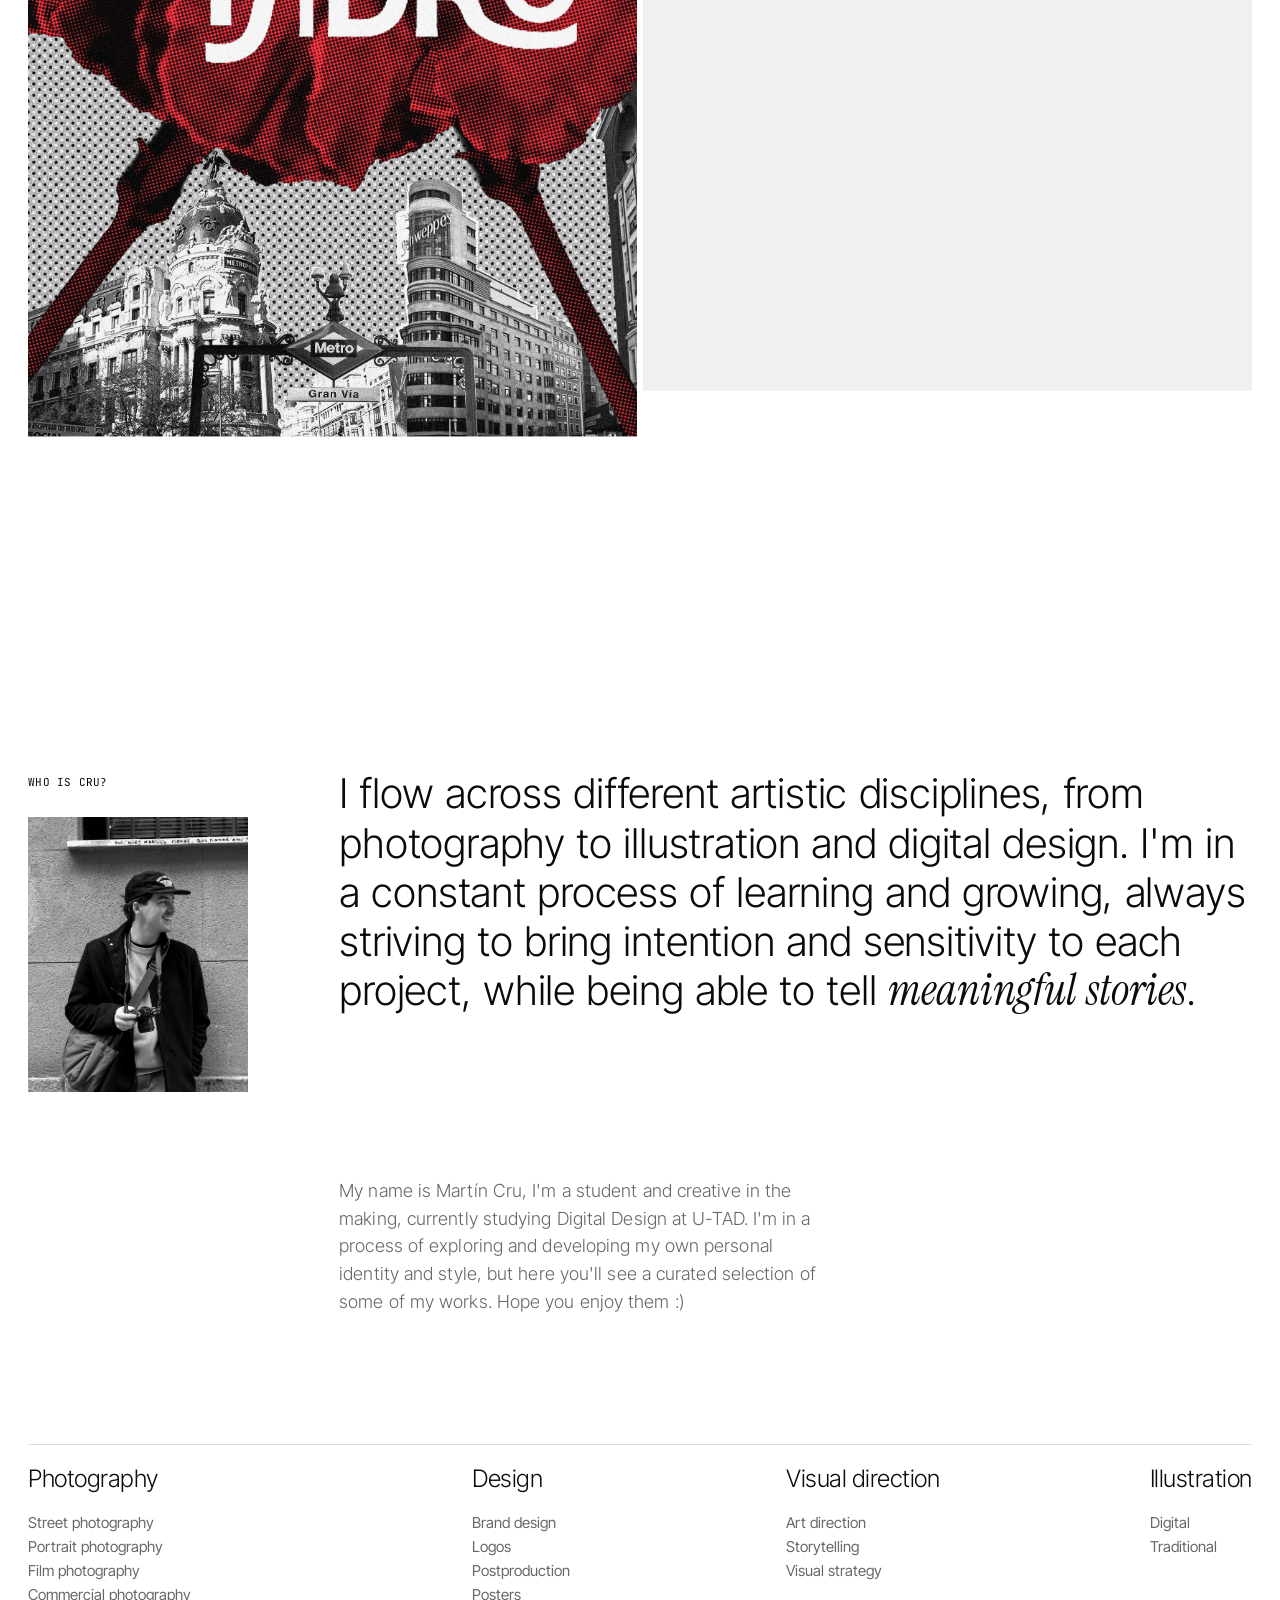
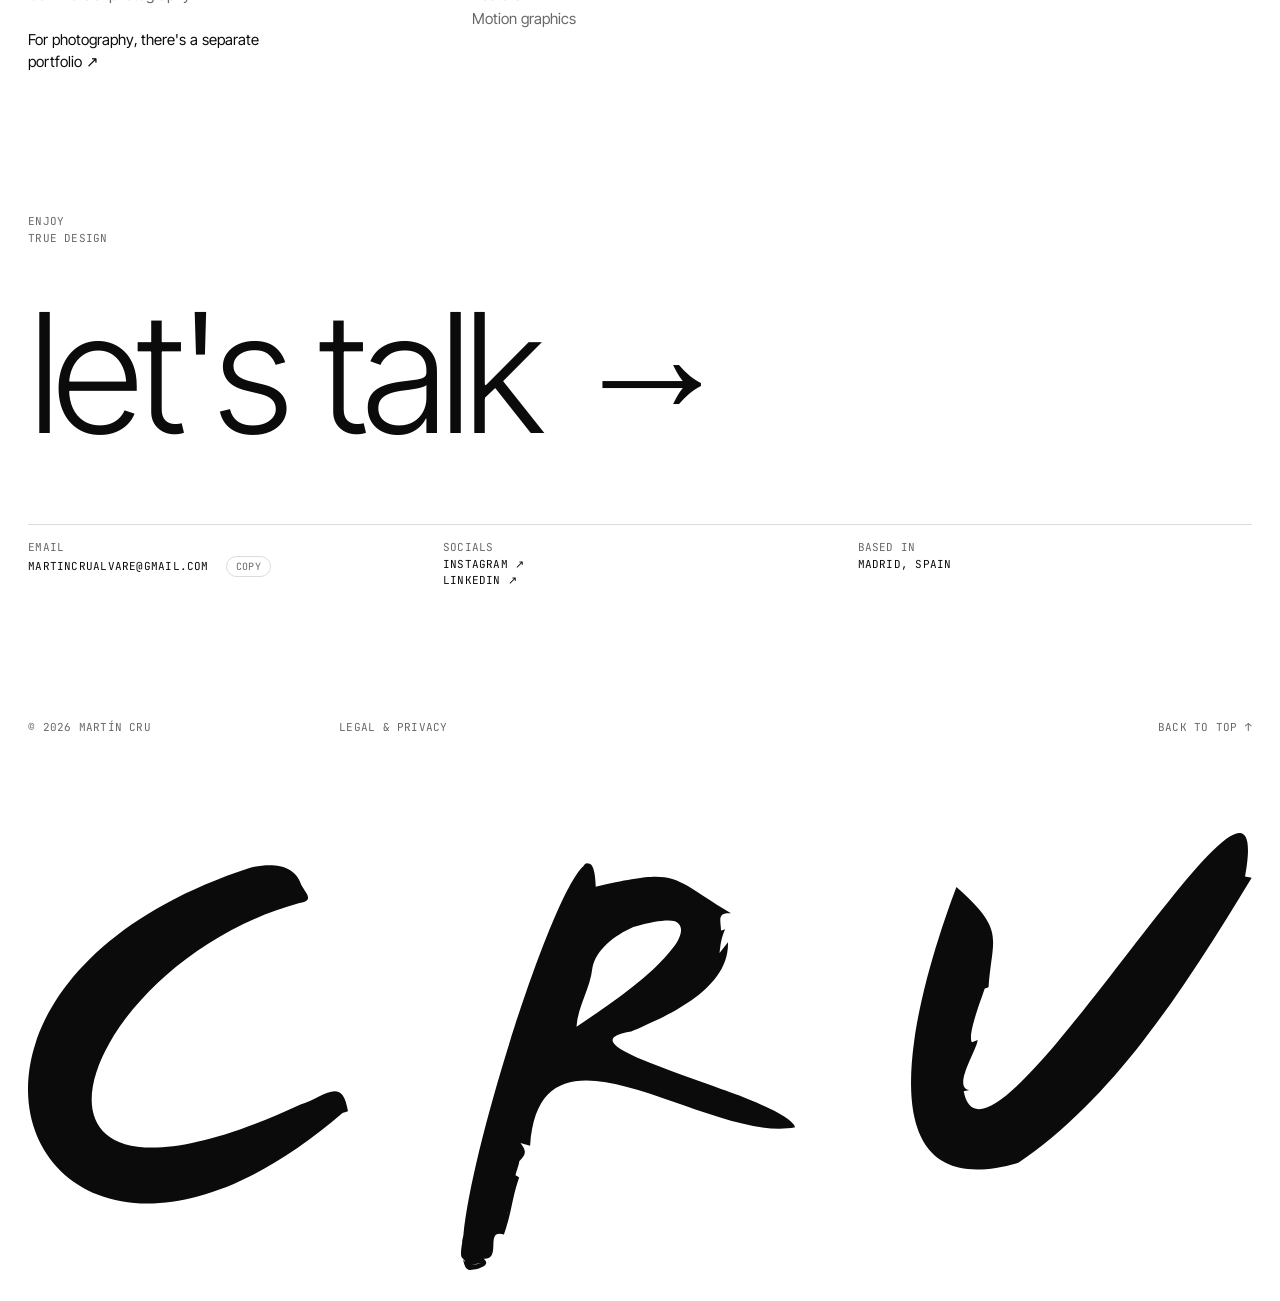
==== commit 44e4773b: "v15: en las portadas verticales, título y datos arriba" ====
--- a/index.html
+++ b/index.html
@@ -17,7 +17,7 @@
 
   <!-- Tipografías alojadas en la propia web (assets/fonts): sin conexiones a terceros -->
   <link rel="preload" href="assets/fonts/inter-tight-latin-300-normal.woff2" as="font" type="font/woff2" crossorigin>
-  <link rel="stylesheet" href="assets/css/style.css?v=14">
+  <link rel="stylesheet" href="assets/css/style.css?v=15">
 </head>
 <body data-page="home">
   <a class="skip mono" href="#works" data-i18n="skipWorks">Skip to works</a>
@@ -74,7 +74,7 @@
 
   <footer class="site-footer" id="site-footer" data-bg="#0b0b0b" data-fg="#ffffff"></footer>
 
-  <script src="assets/js/data.js?v=14"></script>
-  <script src="assets/js/main.js?v=14"></script>
+  <script src="assets/js/data.js?v=15"></script>
+  <script src="assets/js/main.js?v=15"></script>
 </body>
 </html>
--- a/assets/css/style.css
+++ b/assets/css/style.css
@@ -158,8 +158,16 @@
 .tile-meta .muted { color: rgba(255,255,255,.78); }
 .tile-title { font-size: clamp(18px, 1.5vw, 24px); letter-spacing: -.02em; line-height: 1.05; }
 .tile-meta .mono { align-self: end; }
+/* Portadas verticales: datos arriba, con el degradado desde arriba (v15) */
+.tile.is-tall .tile-meta {
+  top: 0; bottom: auto; align-items: start;
+  padding: clamp(10px, 1vw, 16px) clamp(12px, 1.2vw, 18px) clamp(28px, 4vw, 56px);
+  background: linear-gradient(to bottom, rgba(0,0,0,.55), rgba(0,0,0,0));
+}
+.tile.is-tall .tile-meta .mono { align-self: start; }
 @media (hover: hover) and (pointer: fine) {
   .tile-meta { opacity: 0; transform: translateY(6px); transition: opacity .3s var(--ease-out), transform .3s var(--ease-out); }
+  .tile.is-tall .tile-meta { transform: translateY(-6px); }
   .tile:hover .tile-meta, .tile:focus-visible .tile-meta { opacity: 1; transform: none; }
   /* Al pasar el ratón, velo negro suave sobre la foto para que destaquen nombre, categoría y año.
      Ajuste: opacidad del velo en .tile:hover .tile-media::after (ahora .4). */
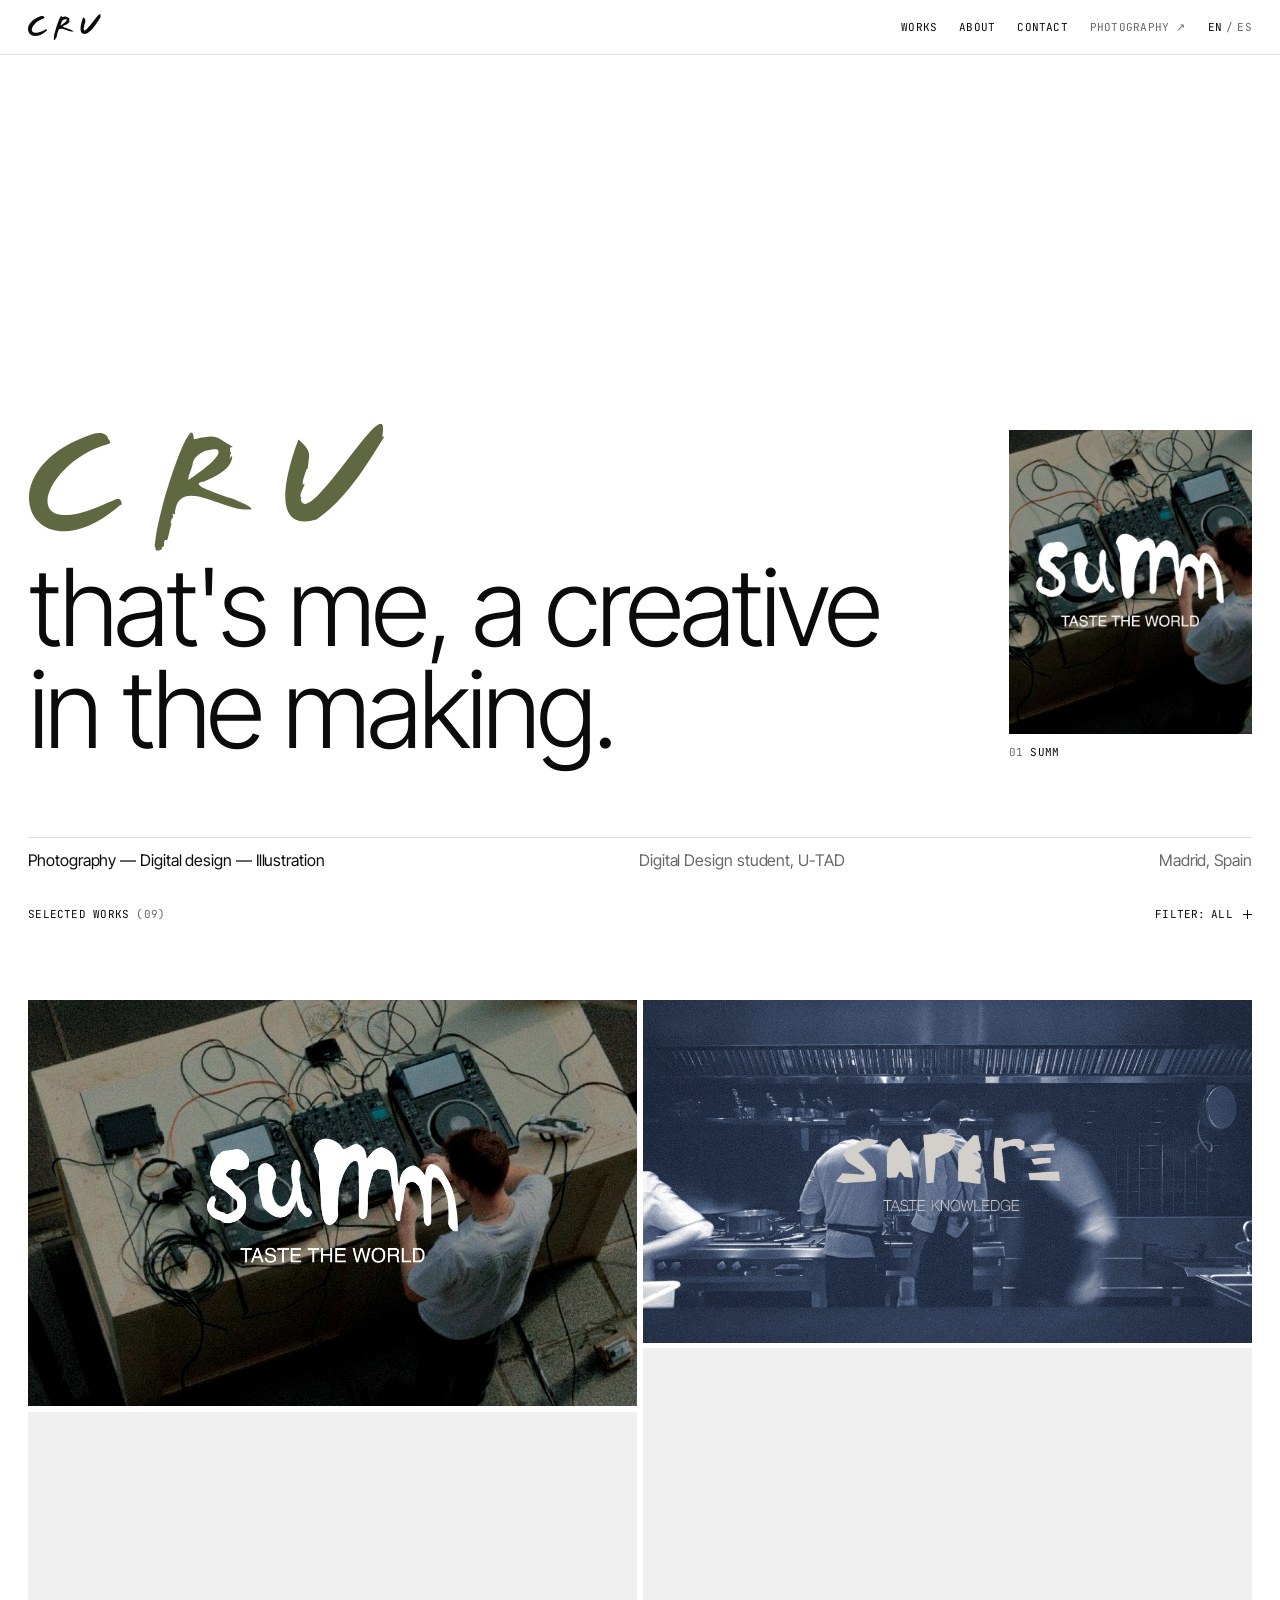
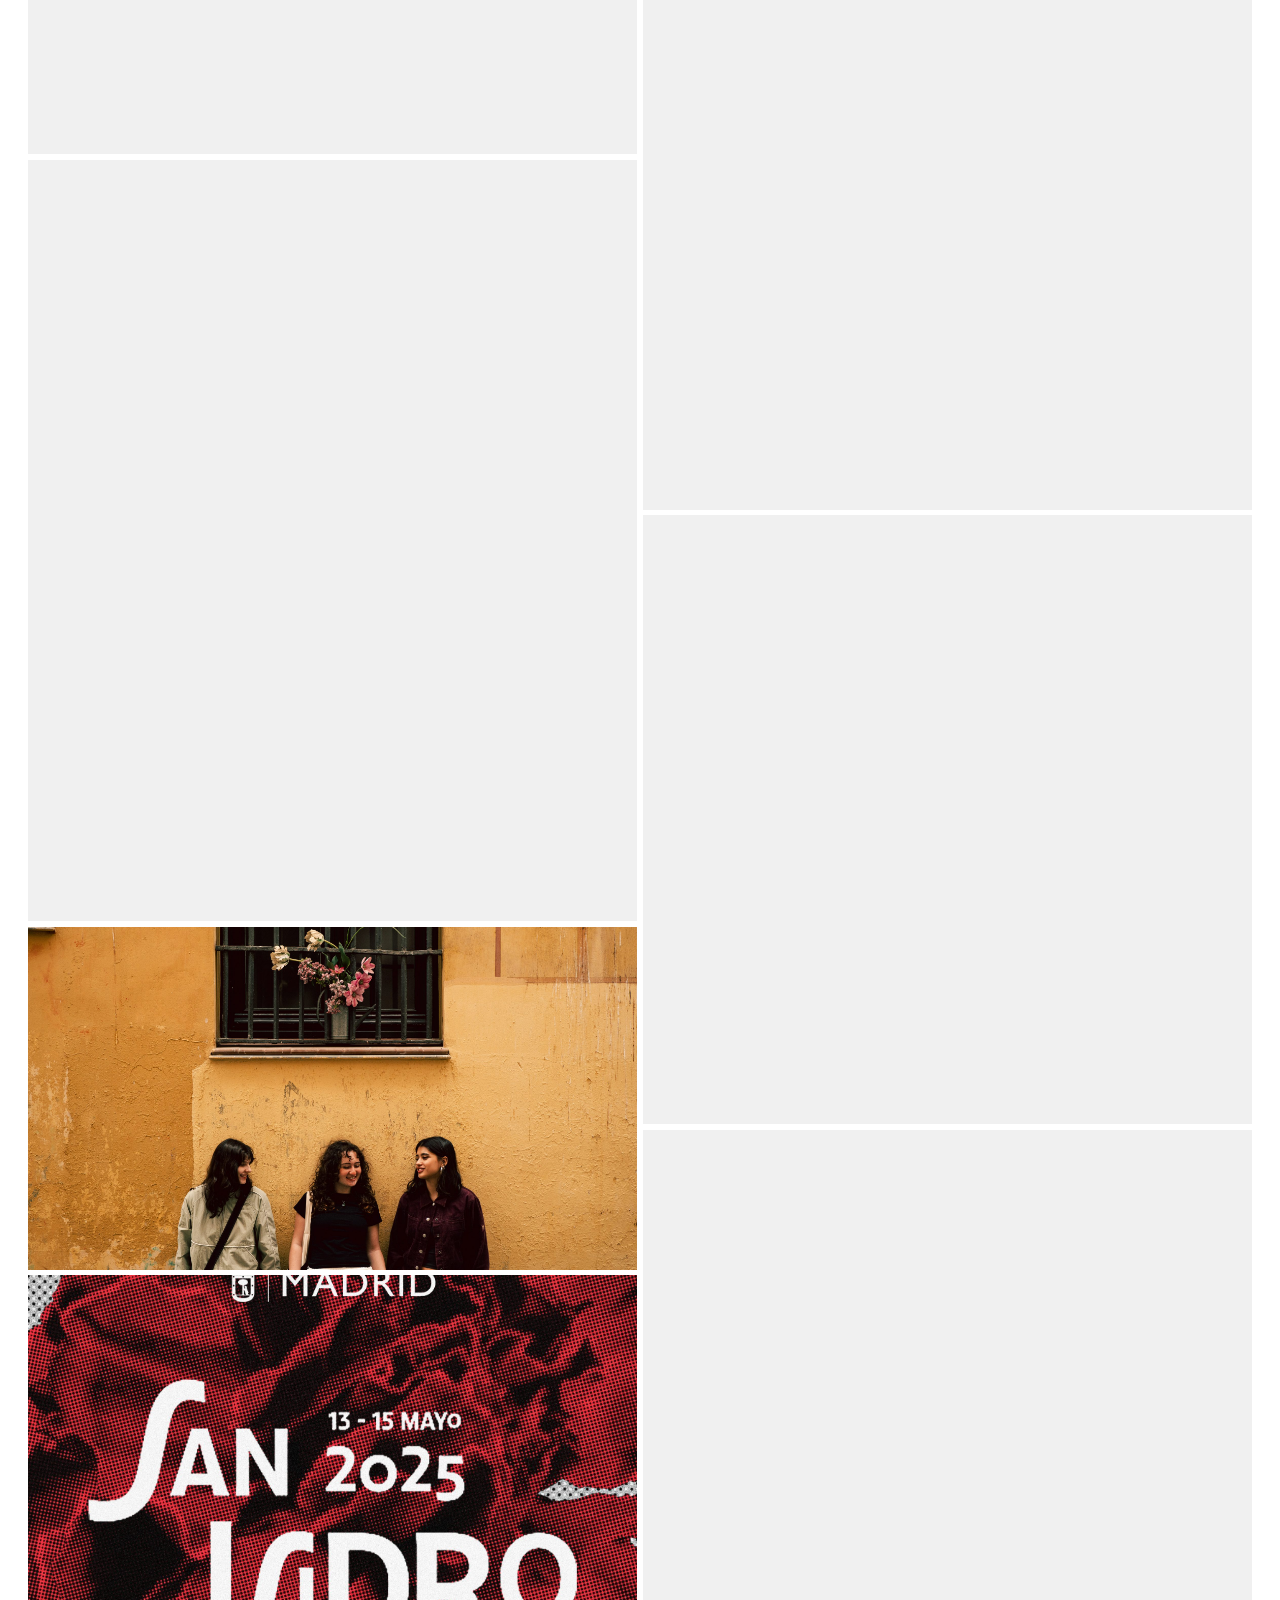
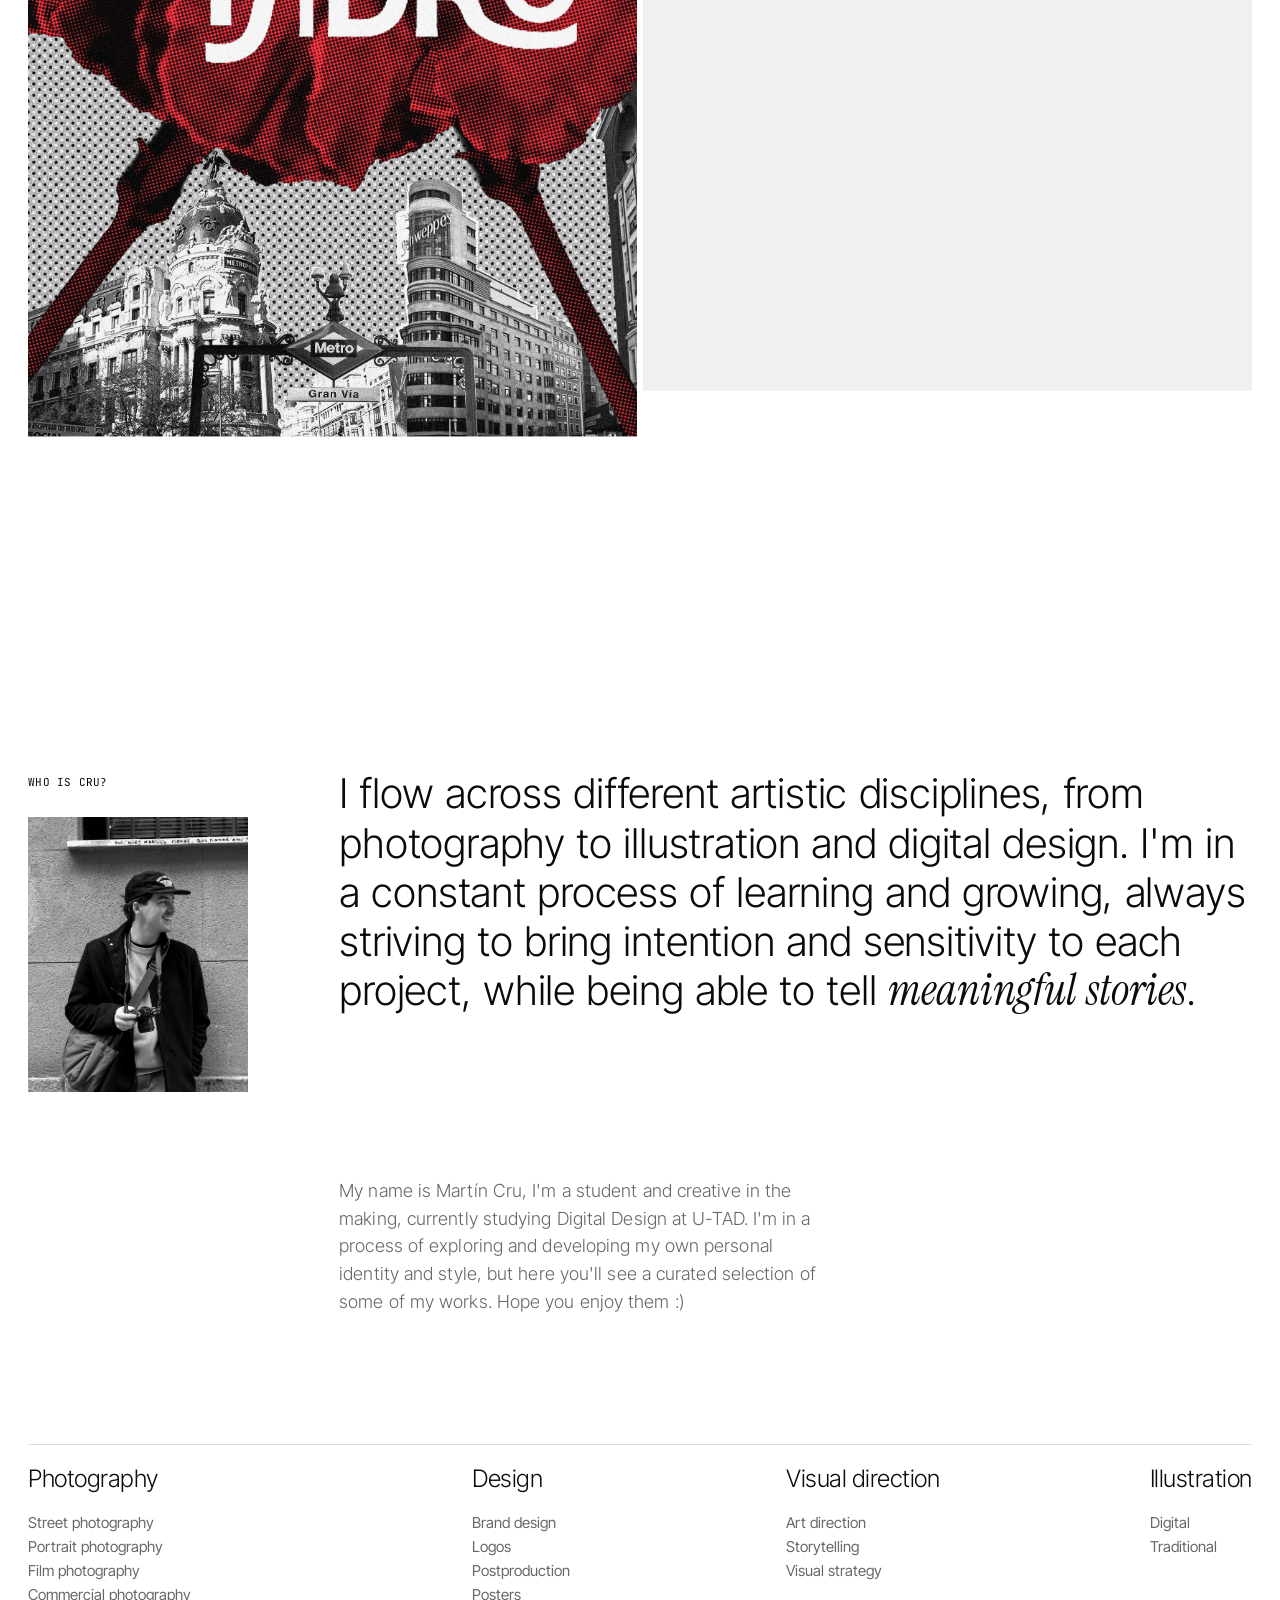
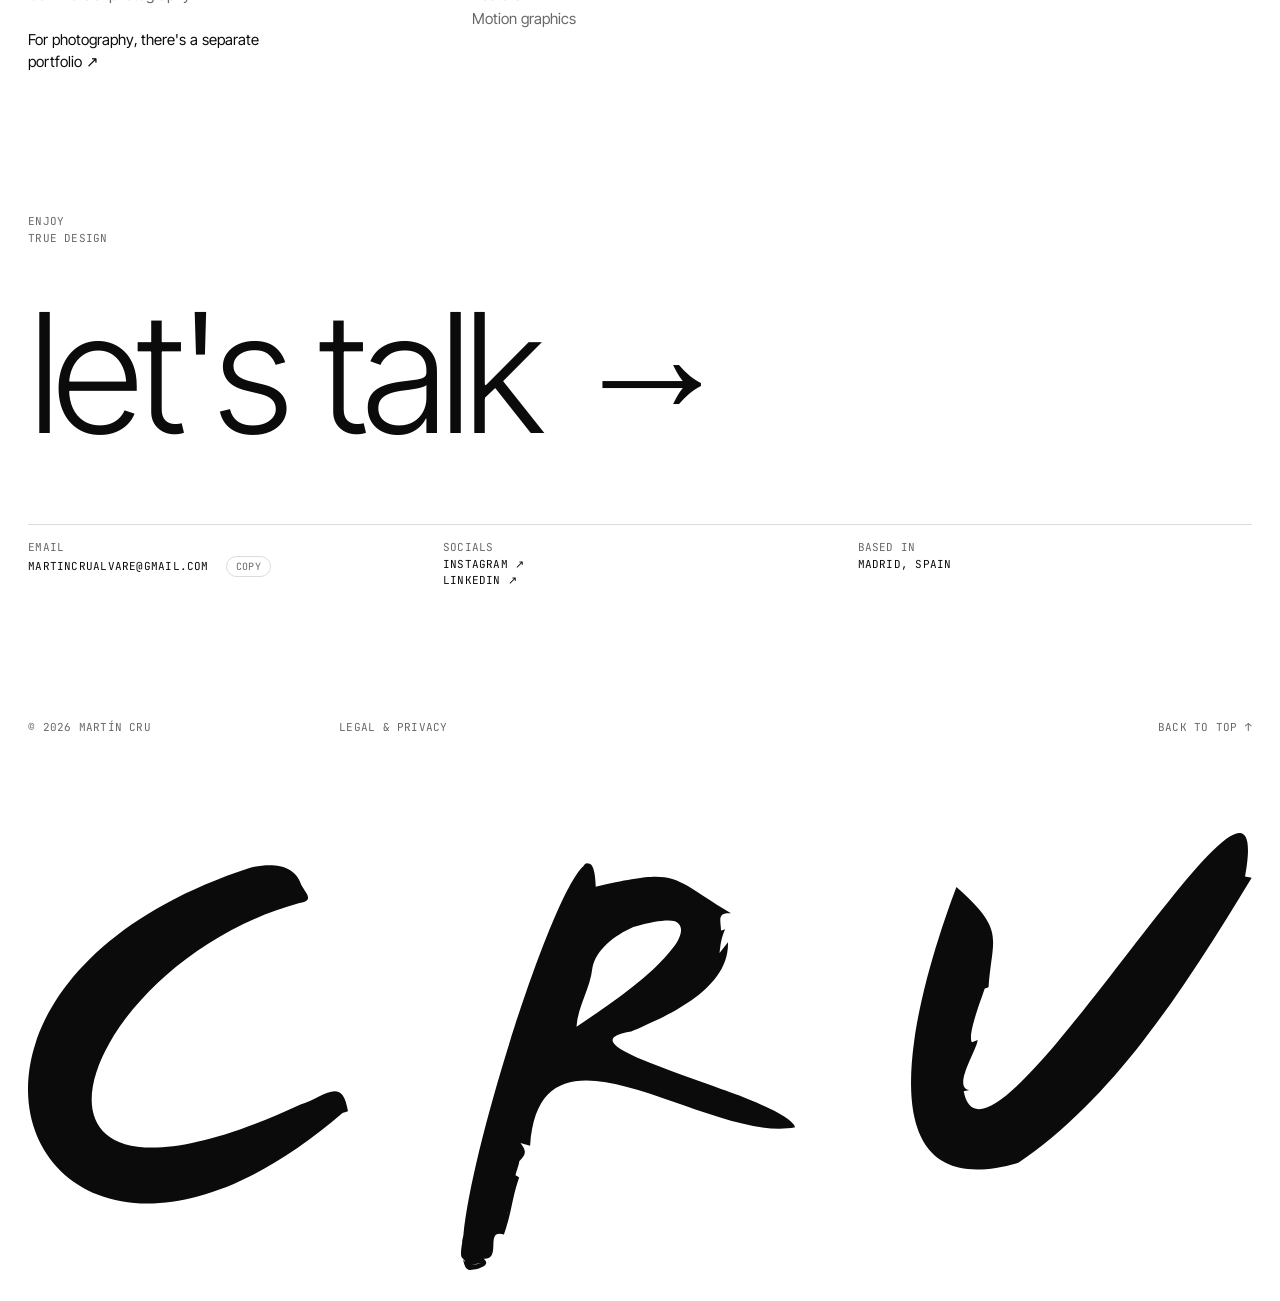
==== commit 789f0de7: "v16: línea bajo el titular en sans serif y filtros en un desplegable «Filter: All» Co-Authored-By: C" ====
--- a/index.html
+++ b/index.html
@@ -17,7 +17,7 @@
 
   <!-- Tipografías alojadas en la propia web (assets/fonts): sin conexiones a terceros -->
   <link rel="preload" href="assets/fonts/inter-tight-latin-300-normal.woff2" as="font" type="font/woff2" crossorigin>
-  <link rel="stylesheet" href="assets/css/style.css?v=15">
+  <link rel="stylesheet" href="assets/css/style.css?v=16">
 </head>
 <body data-page="home">
   <a class="skip mono" href="#works" data-i18n="skipWorks">Skip to works</a>
@@ -38,13 +38,16 @@
         <h1 id="hero-line"></h1>
         <div class="hero-reel" id="hero-reel" aria-label="Selected works" data-i18n-aria="selectedWorks"></div>
       </div>
-      <div class="hero-foot mono" id="hero-meta"></div>
+      <div class="hero-foot" id="hero-meta"></div>
     </section>
 
     <section class="works" id="works" data-bg="#ffffff" data-fg="#0b0b0b">
       <div class="works-head mono">
         <span><span data-i18n="selectedWorks">Selected works</span> <span class="muted" id="works-count"></span></span>
-        <div class="filters" id="filters" role="group" aria-label="Filter works" data-i18n-aria="filterWorks"></div>
+        <div class="filter-drop" id="filter-drop">
+          <button type="button" class="filter-toggle" id="filter-toggle" aria-expanded="false" aria-controls="filters"><span class="filter-label" data-i18n="filter">Filter</span><span class="filter-current">All</span><span class="filter-icon" aria-hidden="true"></span></button>
+          <div class="filters" id="filters" role="group" aria-label="Filter works" data-i18n-aria="filterWorks"></div>
+        </div>
       </div>
       <div class="grid" id="works-grid"></div>
     </section>
@@ -74,7 +77,7 @@
 
   <footer class="site-footer" id="site-footer" data-bg="#0b0b0b" data-fg="#ffffff"></footer>
 
-  <script src="assets/js/data.js?v=15"></script>
-  <script src="assets/js/main.js?v=15"></script>
+  <script src="assets/js/data.js?v=16"></script>
+  <script src="assets/js/main.js?v=16"></script>
 </body>
 </html>
--- a/assets/css/style.css
+++ b/assets/css/style.css
@@ -104,6 +104,7 @@
   line-height: .95; letter-spacing: -.045em;
 }
 .hero-foot {
+  font-family: var(--font-display); font-size: 16px; font-weight: 400; letter-spacing: -.005em; line-height: 1.35;   /* v16: sans serif (antes mono) */
   margin-top: clamp(32px, 6vw, 80px);
   display: flex; justify-content: space-between; gap: var(--gap); flex-wrap: wrap;
   border-top: 1px solid var(--line); padding-top: 12px;
@@ -116,15 +117,42 @@
   display: flex; justify-content: space-between; gap: var(--gap); align-items: baseline;
   padding: 0 0 var(--gap); margin-bottom: clamp(24px, 4vw, 56px);
 }
-.filters { display: flex; gap: 18px; flex-wrap: wrap; }
+/* Filtros en desplegable (v16): botón «Filter: All +» y lista que se abre al pulsar,
+   con el mismo cristal que el desplegable de «Works» de la cabecera */
+.works-head { position: relative; z-index: 10; }   /* el desplegable de filtros queda por encima de las portadas */
+.filter-drop { position: relative; }
+.filter-toggle {
+  all: unset; cursor: pointer; display: inline-flex; align-items: center; padding: 6px 0;
+  transition: transform .16s var(--ease-out);
+}
+.filter-toggle:active { transform: scale(var(--press)); }
+.filter-toggle:focus-visible { outline: 1px solid var(--fg); outline-offset: 3px; }
+.filter-label::after { content: ":"; }
+.filter-current { margin-left: .5em; }
+.filter-icon { position: relative; width: 9px; height: 9px; margin-left: 10px; }
+.filter-icon::before, .filter-icon::after { content: ""; position: absolute; left: 0; right: 0; top: 4px; height: 1px; background: currentColor; transition: transform .25s var(--ease-out); }
+.filter-icon::after { transform: rotate(90deg); }
+.filter-drop.is-open .filter-icon::after { transform: rotate(0deg); }
+.filters {
+  position: absolute; top: 100%; right: -16px; z-index: 20; margin-top: 8px;
+  min-width: 260px; padding: 10px 0; display: flex; flex-direction: column;
+  background: var(--bg);
+  -webkit-backdrop-filter: blur(18px); backdrop-filter: blur(18px);
+  border: 1px solid var(--line);
+  opacity: 0; visibility: hidden; transform: translateY(-6px);
+  transition: opacity .2s var(--ease-out), transform .2s var(--ease-out), visibility .2s;
+}
+.filter-drop.is-open .filters { opacity: 1; visibility: visible; transform: none; }
 .filters button {
-  all: unset; cursor: pointer; font: inherit; color: var(--muted);
-  padding: 6px 0; transition: color .2s ease, transform .16s var(--ease-out);
-}
-.filters button:active { transform: scale(var(--press)); }
-.filters button:focus-visible { outline: 1px solid var(--fg); outline-offset: 3px; }
-.filters button[aria-pressed="true"], .filters button:hover { color: var(--fg); }
-.filters sup { font-size: 9px; margin-left: 2px; }
+  all: unset; cursor: pointer; display: flex; justify-content: space-between; gap: 24px;
+  padding: 7px 16px; color: var(--muted); transition: color .15s ease, background-color .15s ease;
+}
+.filters button > .muted { font-size: 10px; }
+.filters button:focus-visible { outline: 1px solid var(--fg); outline-offset: -3px; }
+.filters button[aria-pressed="true"] { color: var(--fg); }
+@media (hover: hover) and (pointer: fine) {
+  .filters button:hover { color: var(--fg); background: color-mix(in srgb, var(--fg) 7%, transparent); }
+}
 
 /* Rejilla tipo mosaico (v10): columnas que se rellenan por la más corta (main.js → layoutGrid),
    alturas escalonadas según la proporción de cada portada y el MISMO espaciado fino entre todas.
@@ -356,13 +384,12 @@
   .contact-grid { grid-template-columns: 1fr; }
   .hero-foot { flex-direction: column; gap: 4px; }
   .hero { min-height: auto; padding-top: 112px; }
-  .filters { flex-wrap: nowrap; overflow-x: auto; scrollbar-width: none; gap: 18px; white-space: nowrap; max-width: 100%;
-    padding-right: 32px; -webkit-mask-image: linear-gradient(90deg, #000 calc(100% - 40px), transparent); mask-image: linear-gradient(90deg, #000 calc(100% - 40px), transparent); }
-  .filters button { padding: 12px 0; }
+  .filters { right: 0; min-width: min(280px, calc(100vw - 2 * var(--pad))); }
+  .filters button { padding: 12px 16px; }
+  .filter-toggle { padding: 10px 0; }
   .copy { padding: 8px 12px; }
   .contact-grid a.link-u { display: inline-block; padding: 6px 0; }
-  .filters::-webkit-scrollbar { display: none; }
-  .works-head { flex-direction: column; gap: 12px; }
+  .works-head { flex-direction: row; align-items: center; gap: 12px; }
   .about-label, .about-text, .about-more, .p-intro-body, .b-text-body, .skill, .p-intro .mono, .p-intro p, .b-text .mono, .b-text p,
   .p-credits .mono:first-child, .p-credits dl, .b-inset figure { grid-column: 1 / -1; }
   .skill { grid-column: span 6; margin-bottom: 28px; }
@@ -413,7 +440,7 @@
 @media (hover: none), (max-width: 760px) {
   :root { --theme-speed: .6s; }
   .site-header { -webkit-backdrop-filter: none; backdrop-filter: none; background: color-mix(in srgb, var(--bg) 94%, transparent); }
-  .nav-drop ul { -webkit-backdrop-filter: none; backdrop-filter: none; }
+  .nav-drop ul, .filters { -webkit-backdrop-filter: none; backdrop-filter: none; }
   .sound { -webkit-backdrop-filter: none; backdrop-filter: none; }
 }
 
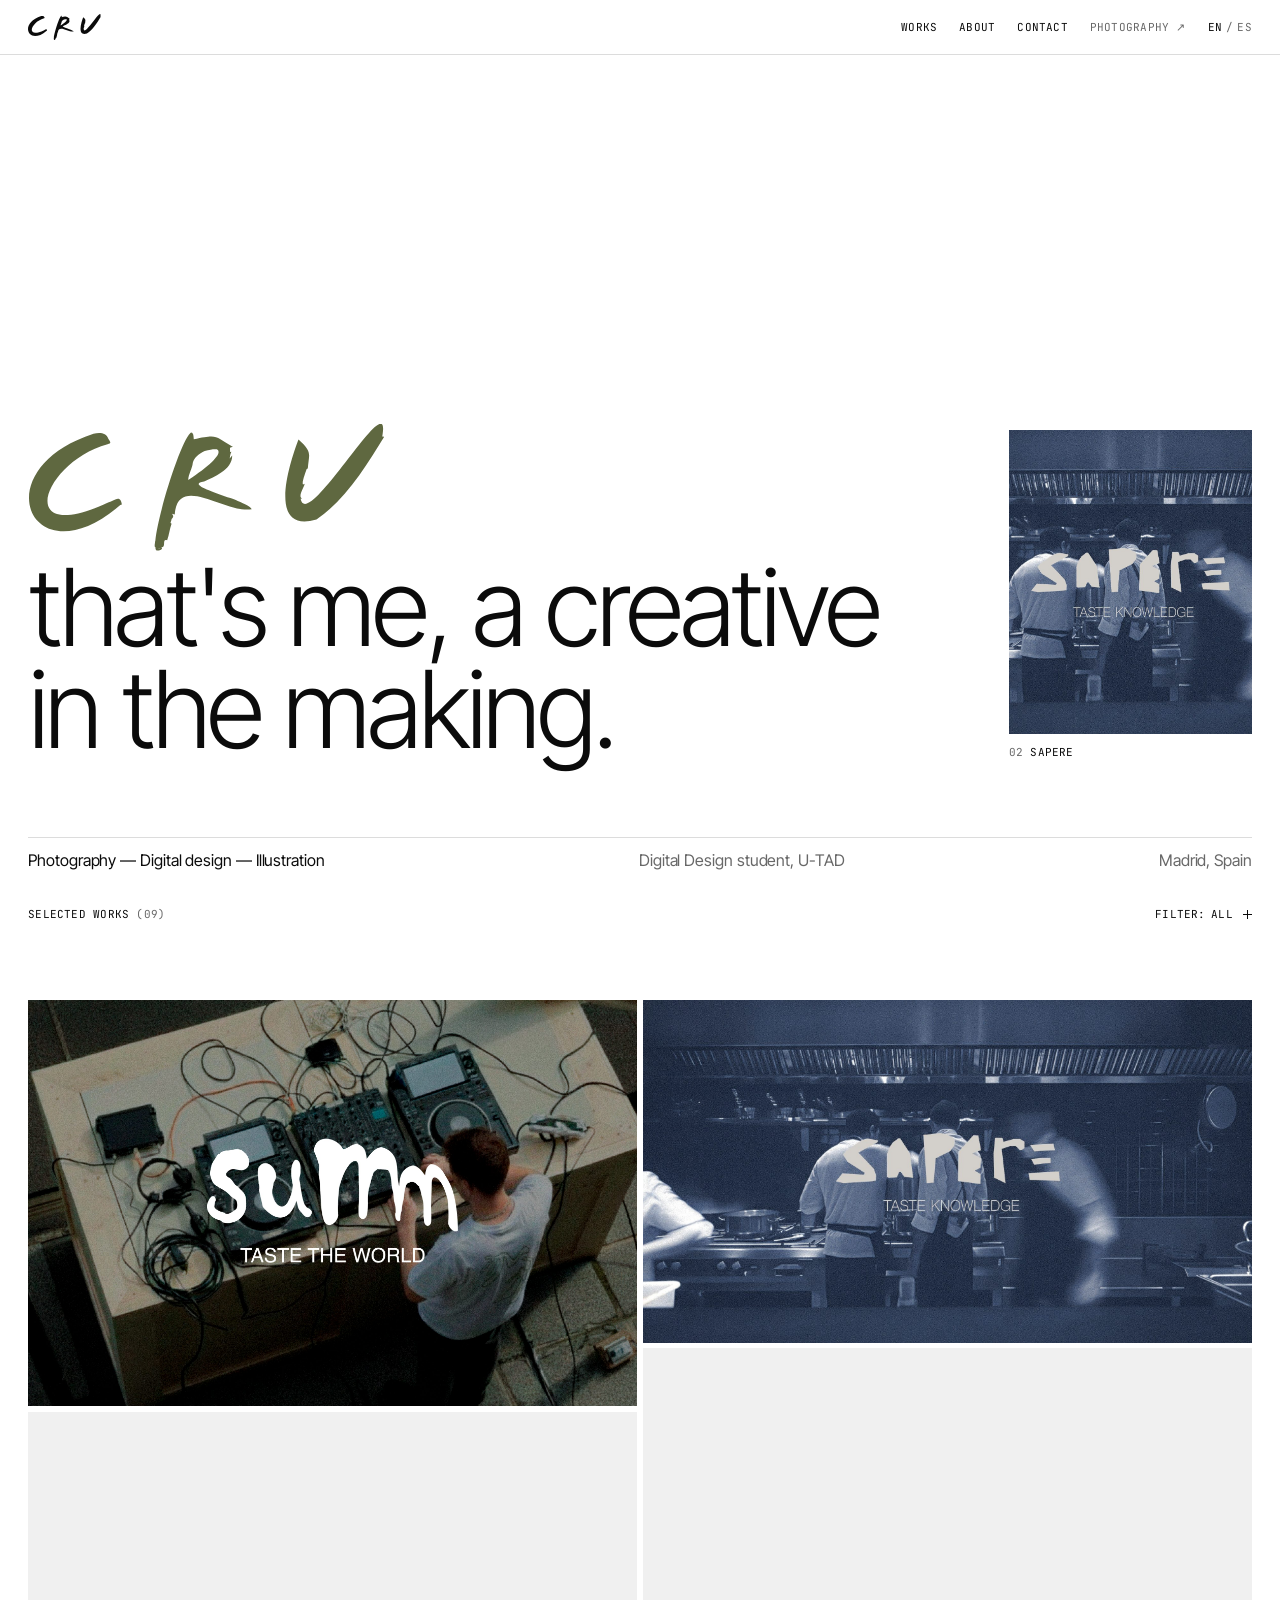
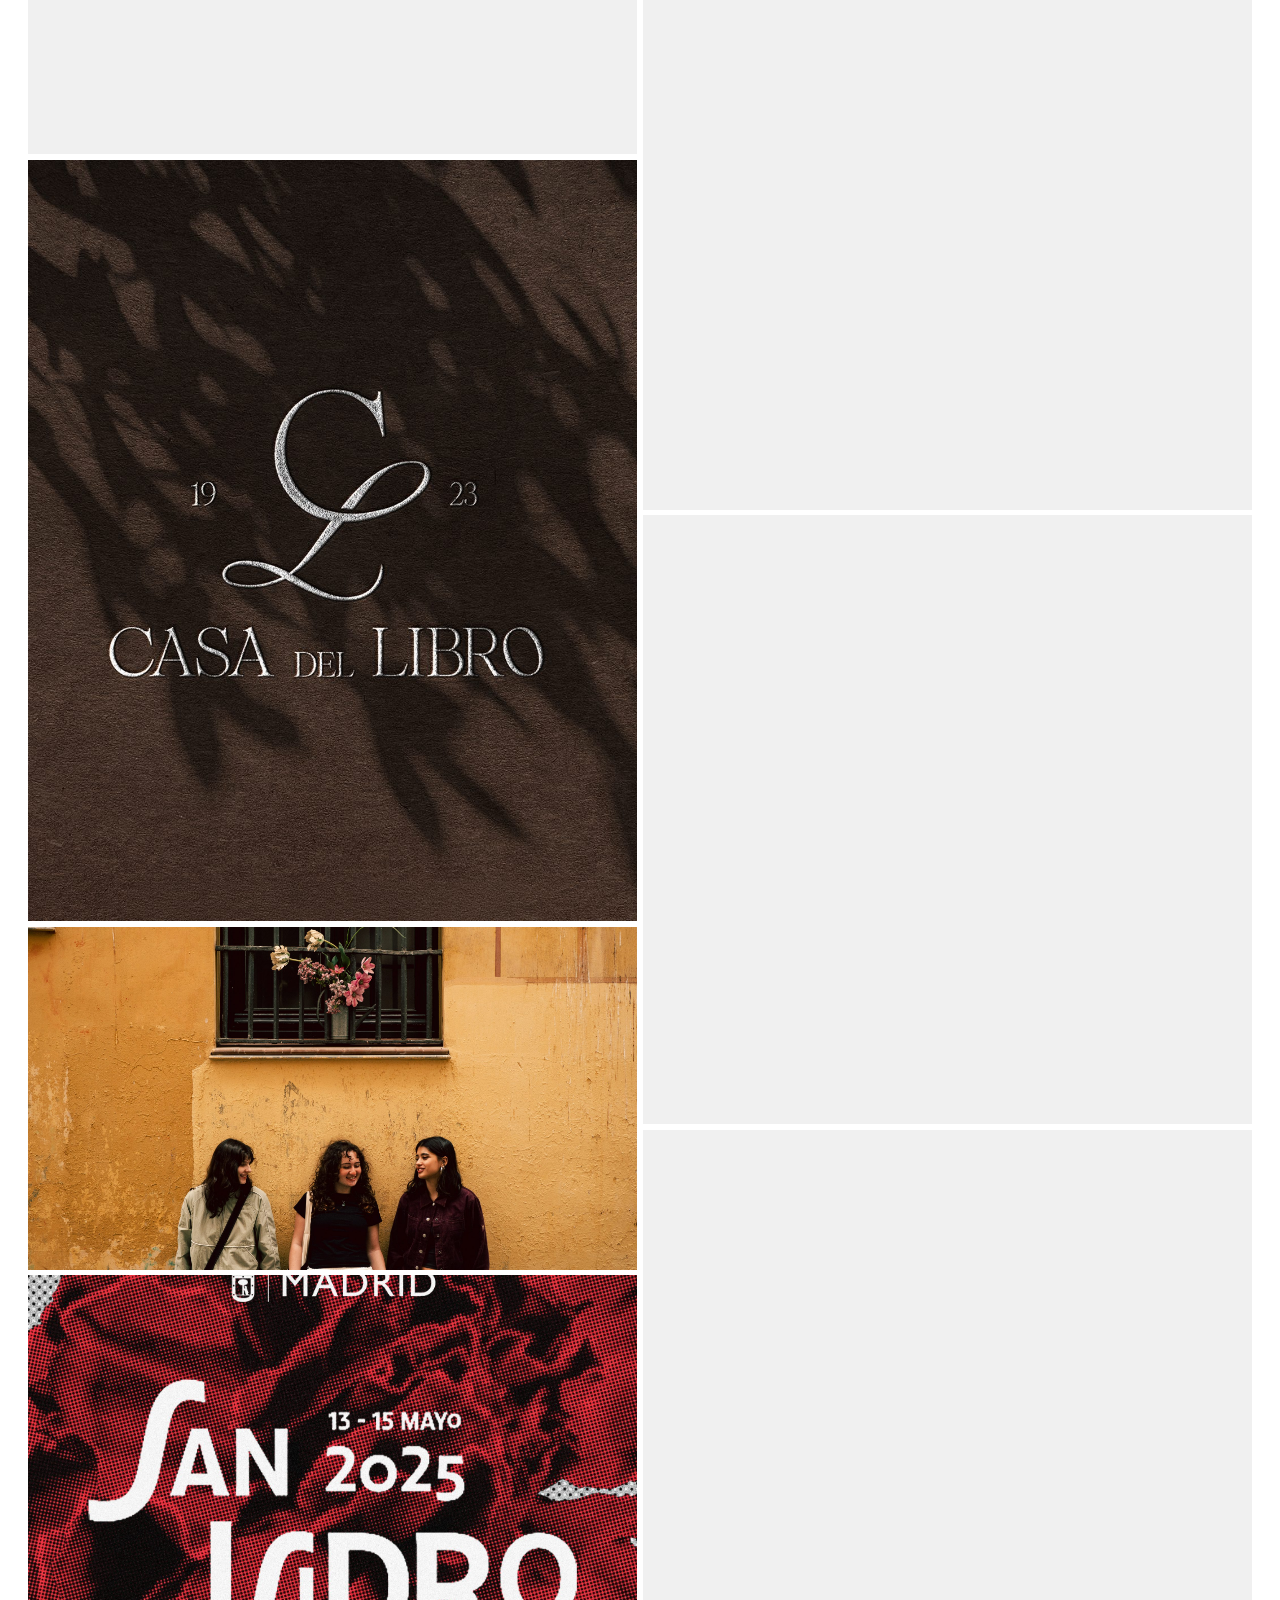
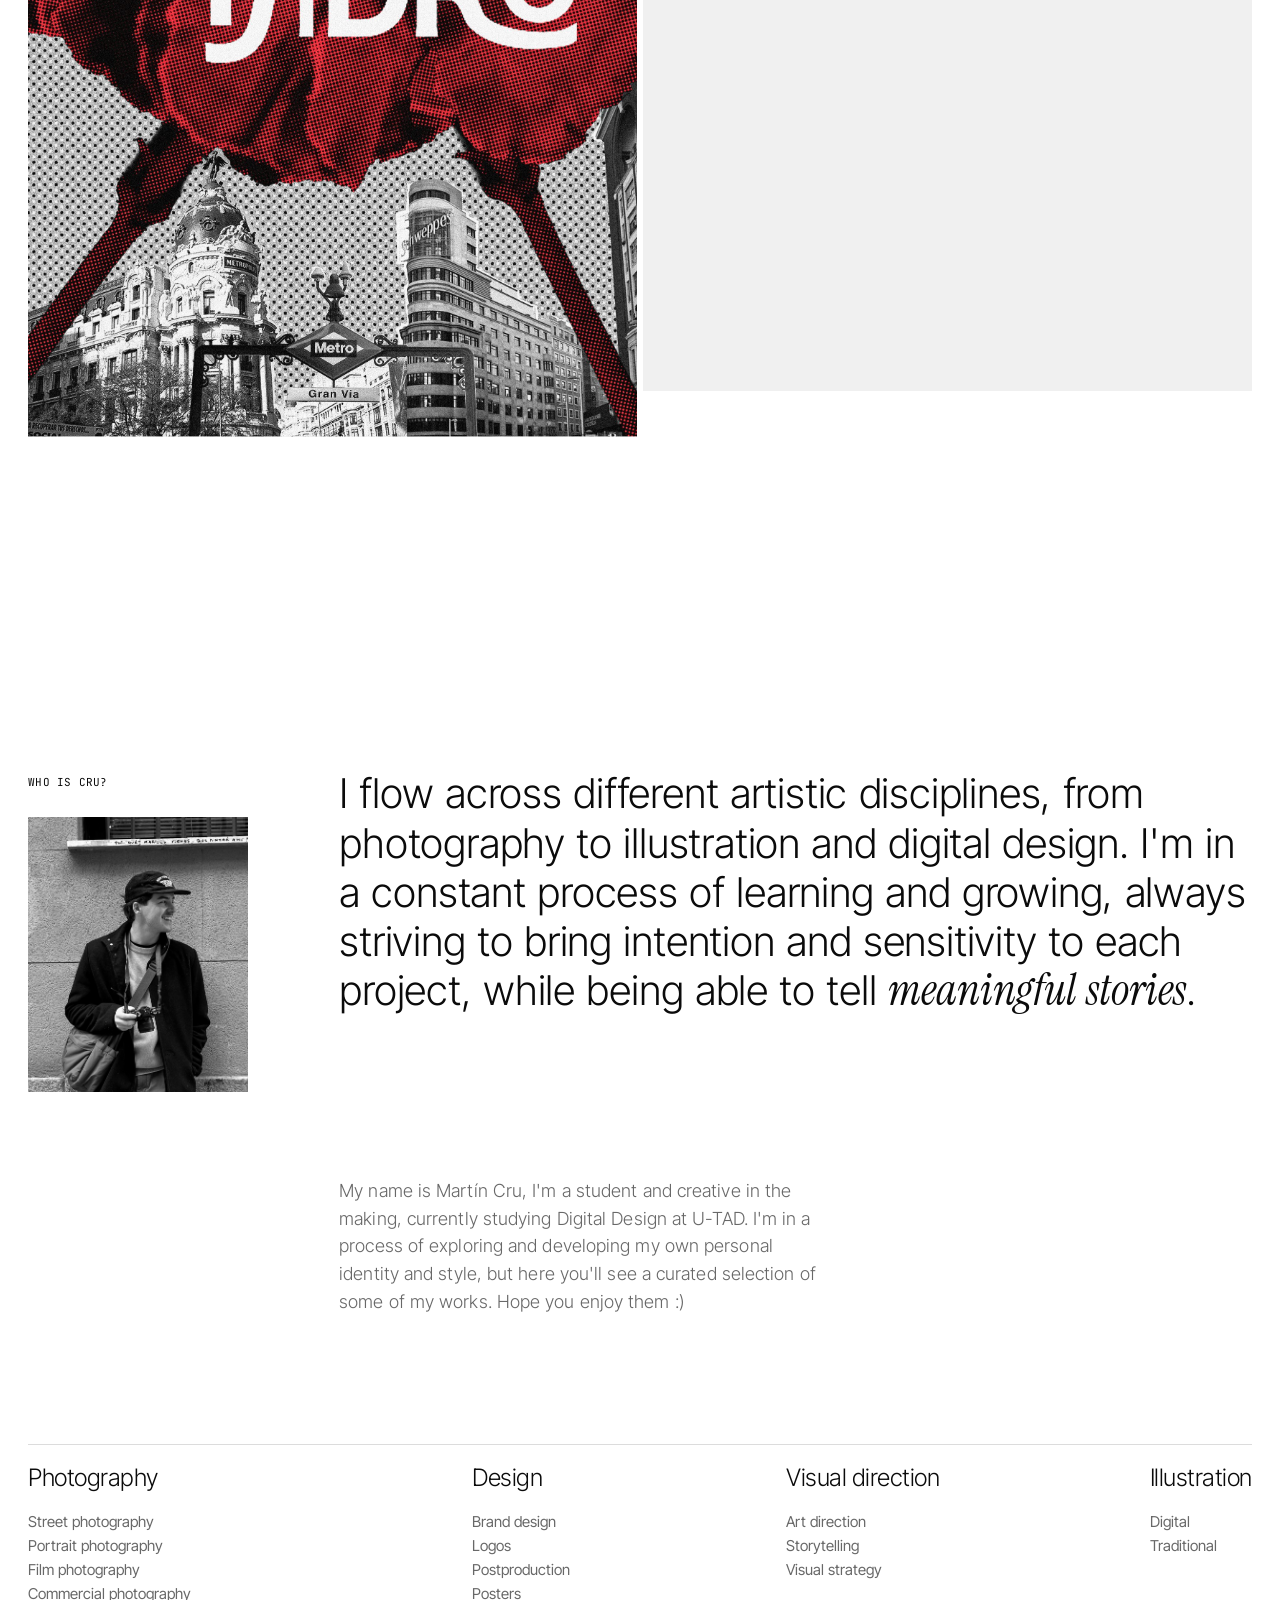
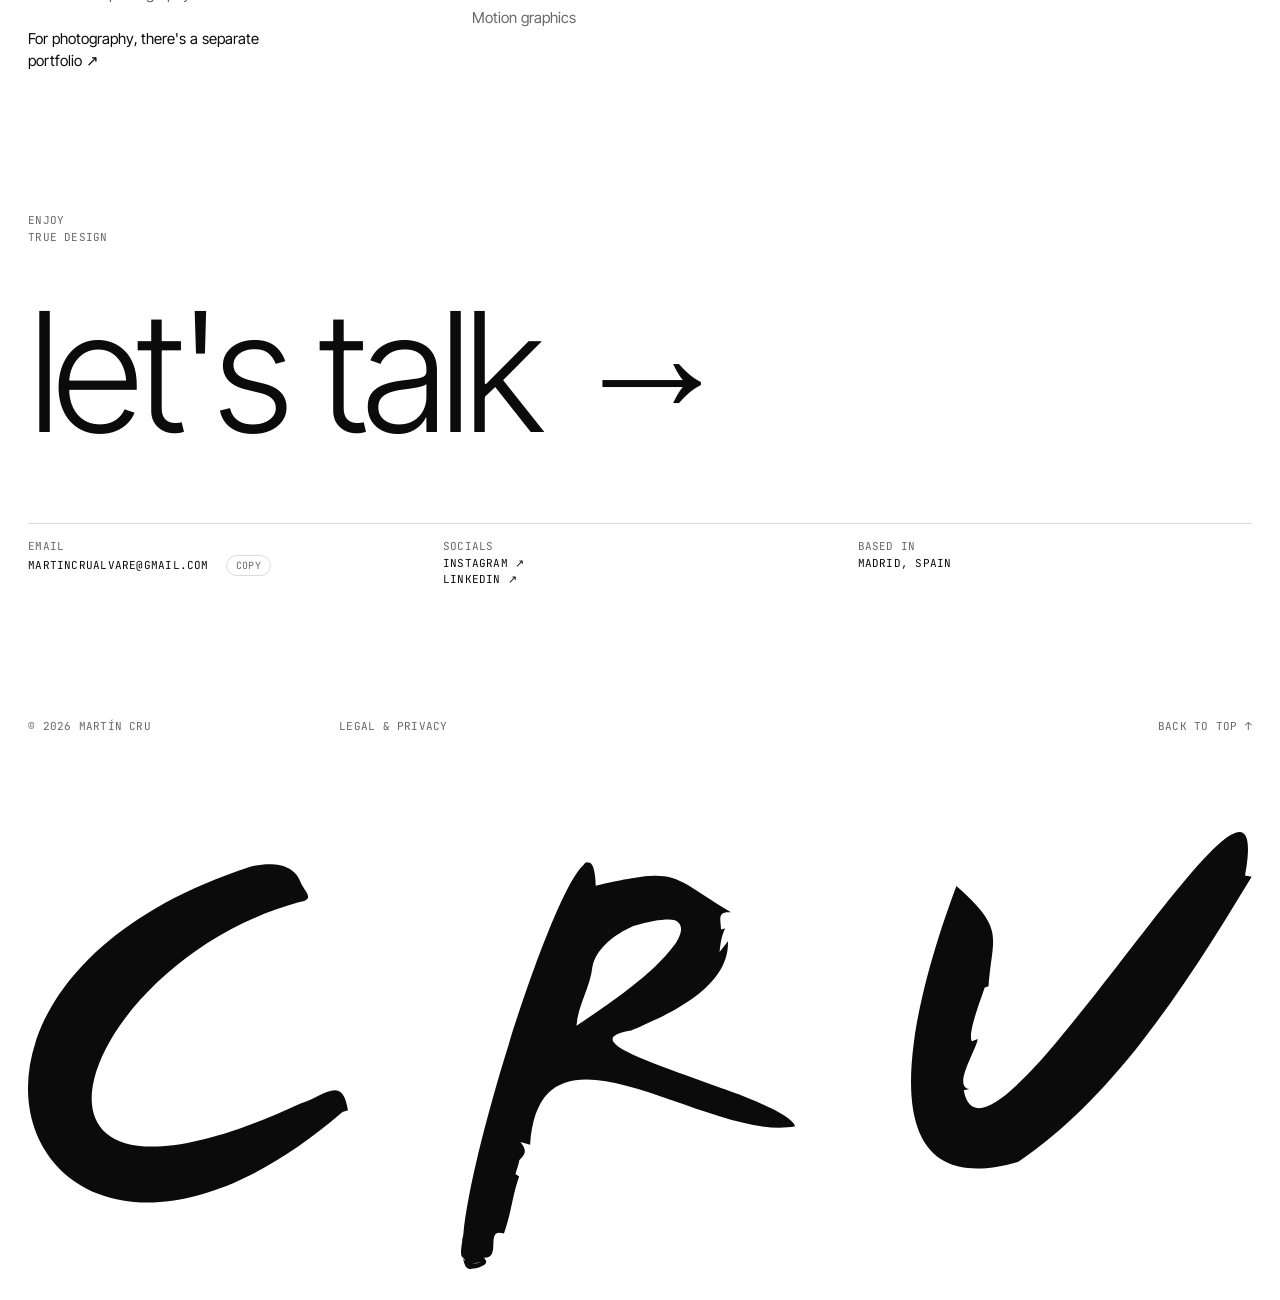
==== commit a174d204: "v17: hover con el color de cada trabajo (estilo ticket) y skills que aparecen poco a poco Co-Authore" ====
--- a/index.html
+++ b/index.html
@@ -17,7 +17,7 @@
 
   <!-- Tipografías alojadas en la propia web (assets/fonts): sin conexiones a terceros -->
   <link rel="preload" href="assets/fonts/inter-tight-latin-300-normal.woff2" as="font" type="font/woff2" crossorigin>
-  <link rel="stylesheet" href="assets/css/style.css?v=16">
+  <link rel="stylesheet" href="assets/css/style.css?v=17">
 </head>
 <body data-page="home">
   <a class="skip mono" href="#works" data-i18n="skipWorks">Skip to works</a>
@@ -77,7 +77,7 @@
 
   <footer class="site-footer" id="site-footer" data-bg="#0b0b0b" data-fg="#ffffff"></footer>
 
-  <script src="assets/js/data.js?v=16"></script>
-  <script src="assets/js/main.js?v=16"></script>
+  <script src="assets/js/data.js?v=17"></script>
+  <script src="assets/js/main.js?v=17"></script>
 </body>
 </html>
--- a/assets/css/style.css
+++ b/assets/css/style.css
@@ -197,10 +197,20 @@
   .tile-meta { opacity: 0; transform: translateY(6px); transition: opacity .3s var(--ease-out), transform .3s var(--ease-out); }
   .tile.is-tall .tile-meta { transform: translateY(-6px); }
   .tile:hover .tile-meta, .tile:focus-visible .tile-meta { opacity: 1; transform: none; }
-  /* Al pasar el ratón, velo negro suave sobre la foto para que destaquen nombre, categoría y año.
-     Ajuste: opacidad del velo en .tile:hover .tile-media::after (ahora .4). */
-  .tile-media::after { content: ""; position: absolute; inset: 0; background: #000; opacity: 0; pointer-events: none; transition: opacity .35s var(--ease-out); }
-  .tile:hover .tile-media::after, .tile:focus-visible .tile-media::after { opacity: .4; }
+  /* Hover tipo «ticket» (v17, referencia de Martín): la portada se cubre con el color del trabajo
+     (--tc, el `color` de data.js) y nombre, número, disciplina y año van en un tono del mismo color
+     (--ti: más claro si el fondo es oscuro, más oscuro si es claro). Nombre grande arriba, datos abajo. */
+  .tile-media::after { content: ""; position: absolute; inset: 0; background: var(--tc, #0b0b0b); opacity: 0; pointer-events: none; transition: opacity .45s var(--ease-out); }
+  .tile:hover .tile-media::after, .tile:focus-visible .tile-media::after { opacity: 1; }
+  .tile .tile-meta, .tile.is-tall .tile-meta {
+    top: 0; bottom: 0; align-items: start; background: none; color: var(--ti, #fff);
+    grid-template-rows: auto 1fr auto; padding: clamp(14px, 1.6vw, 26px);
+    transform: translateY(10px); transition: opacity .35s var(--ease-out), transform .55s var(--ease-out);
+  }
+  .tile-meta .muted { color: var(--ti, #fff); opacity: .8; }
+  .tile-meta .tile-title { font-size: clamp(28px, 3.2vw, 56px); line-height: .95; letter-spacing: -.035em; }
+  .tile-meta > :nth-child(3), .tile-meta > :nth-child(4) { grid-row: 3; align-self: end; }
+  .tile:hover .tile-meta, .tile:focus-visible .tile-meta { transition-delay: .06s; }
 }
 
 /* Fallback si una imagen no carga: bloque tintado con el color del proyecto */
@@ -238,6 +248,14 @@
 .skill h3 { margin: 0 0 14px; font-family: var(--font-display); text-transform: none; font-weight: 300; font-size: 24px; letter-spacing: -.02em; }
 .skill ul { list-style: none; margin: 0; padding: 0; font-family: var(--font-display); font-size: 15px; text-transform: none; letter-spacing: 0; line-height: 1.6; }
 .skill li { color: var(--muted); }
+/* Skills (v17): al llegar a la sección, cada columna dibuja su línea y sus skills aparecen
+   una a una, despacio (columna tras columna) */
+.skills { position: relative; border-top: 0; }
+.skills::before { content: ""; position: absolute; left: 0; right: 0; top: 0; height: 1px; background: var(--line); transform: scaleX(0); transform-origin: left; transition: transform 1.6s var(--ease-out); }
+.skills:has(.skill.is-in)::before { transform: none; }
+.skill li, .skill .skill-note { opacity: 0; transform: translateY(10px); transition: opacity .9s var(--ease-out), transform .9s var(--ease-out); transition-delay: calc(var(--c, 0) * 180ms + 350ms + var(--k, 0) * 110ms); }
+.skill .skill-note { --k: 6; }
+.skill.is-in li, .skill.is-in .skill-note { opacity: 1; transform: none; }
 
 /* ----------------------------------------------------------------- contact */
 .contact { padding: clamp(48px, 6vw, 100px) var(--pad) var(--pad); }
@@ -371,7 +389,8 @@
 
 @media (prefers-reduced-motion: reduce) {
   *, *::before, *::after { transition-duration: .01ms !important; animation: none !important; }
-  [data-reveal] { opacity: 1; transform: none; }
+  [data-reveal], .skill li, .skill .skill-note { opacity: 1; transform: none; }
+  .skills::before { transform: none; }
 }
 
 /* ----------------------------------------------------------------- mobile */
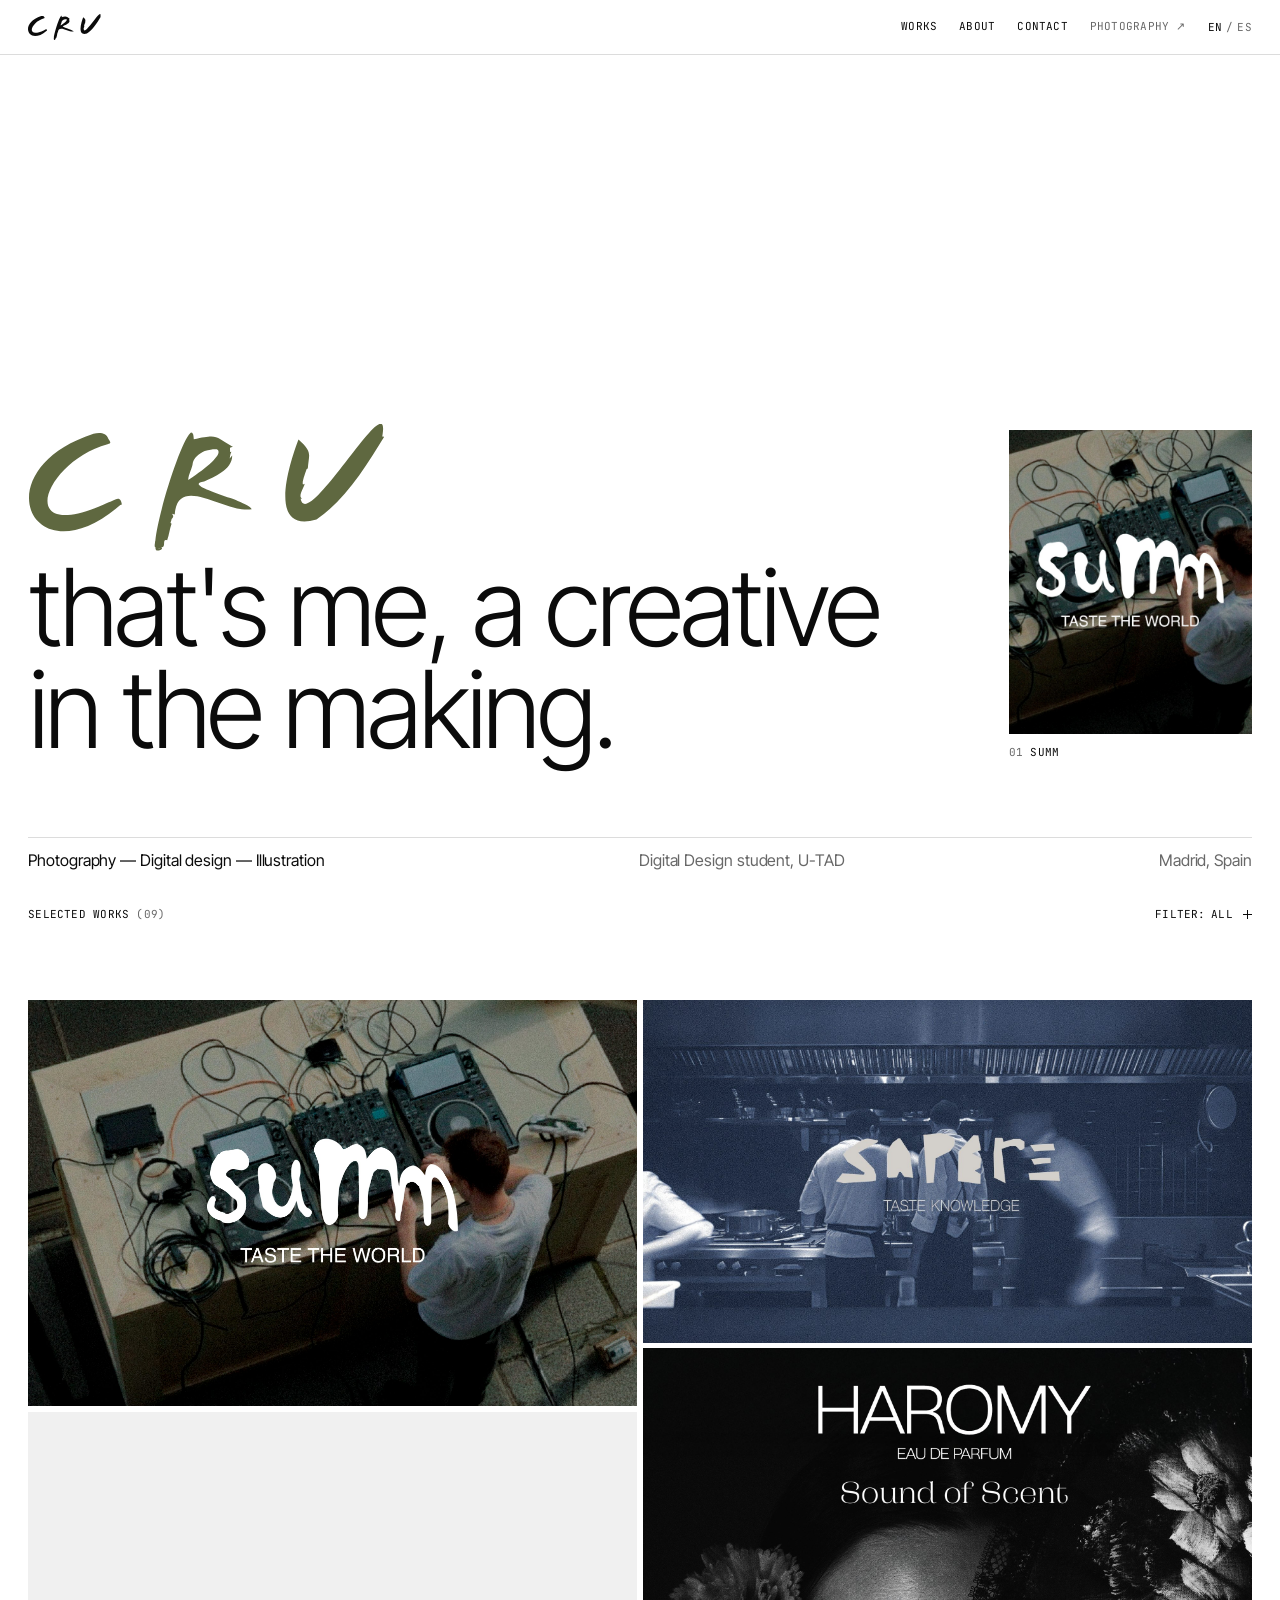
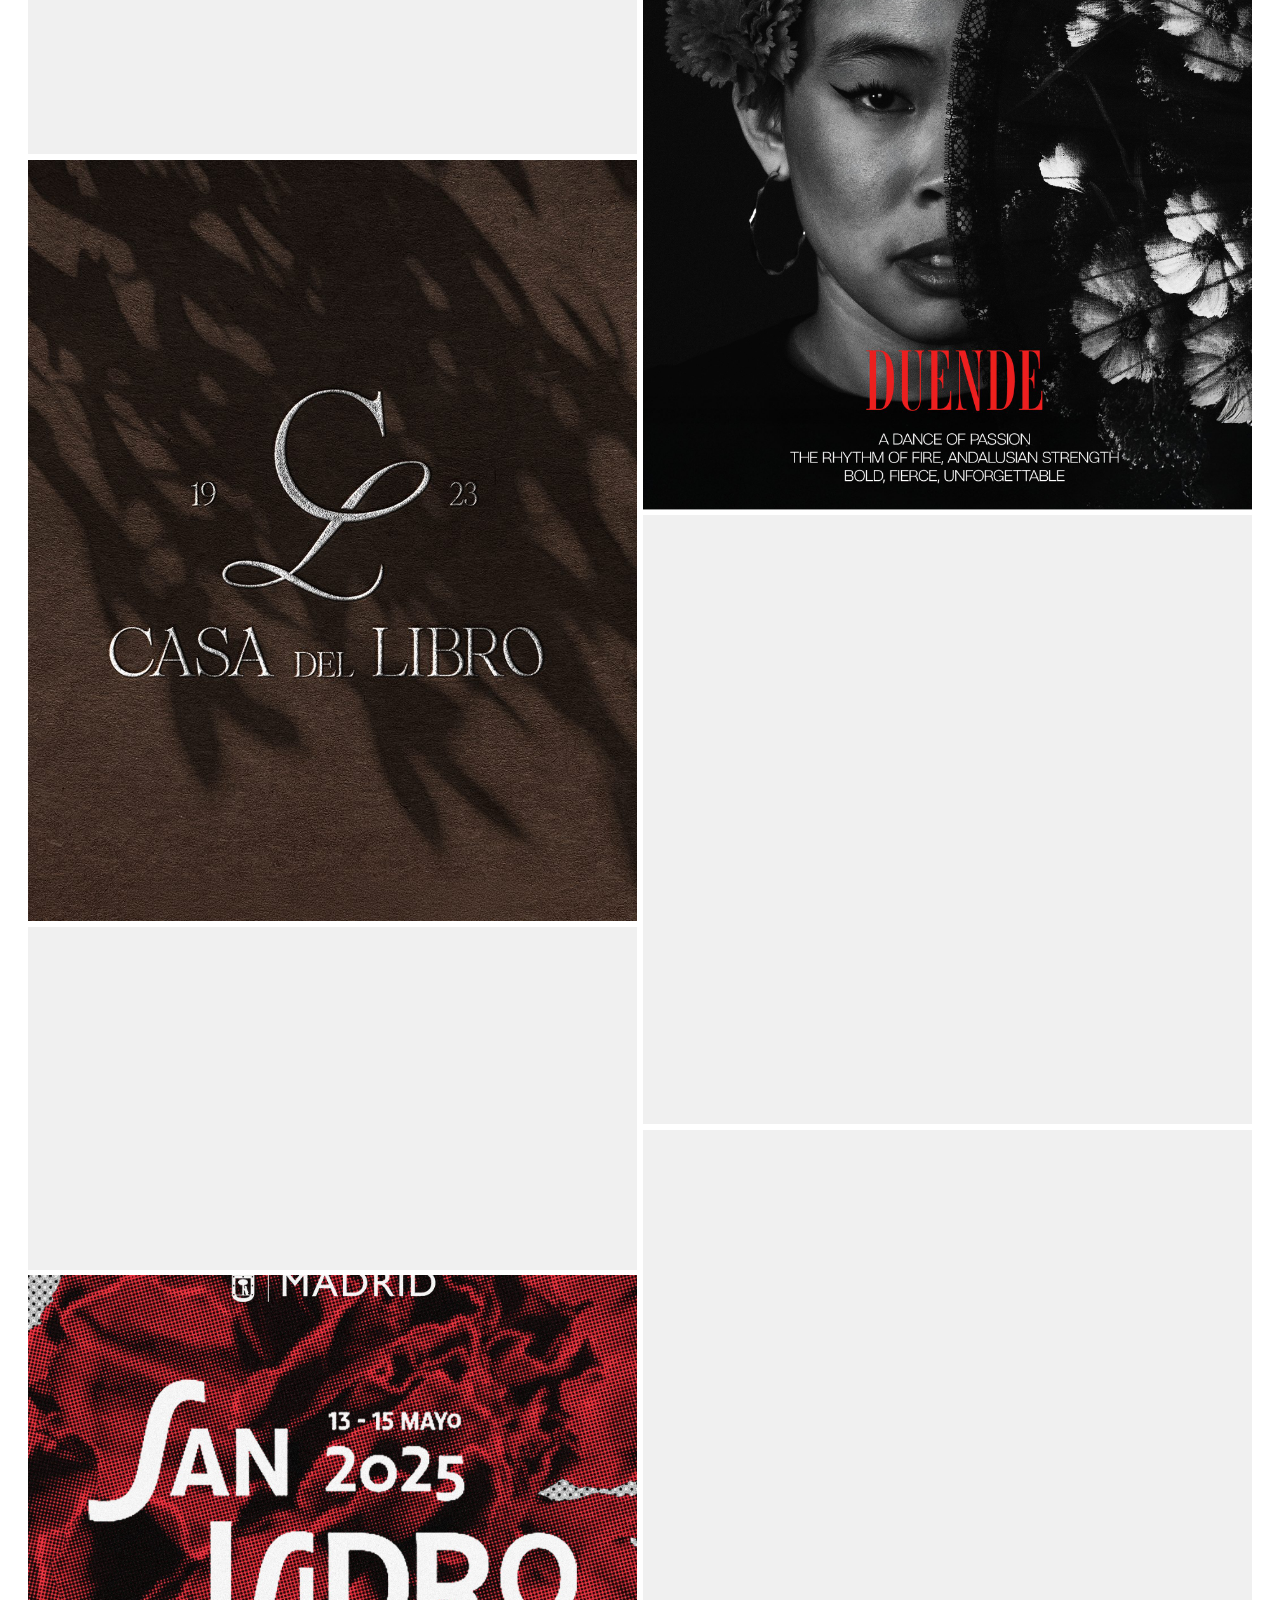
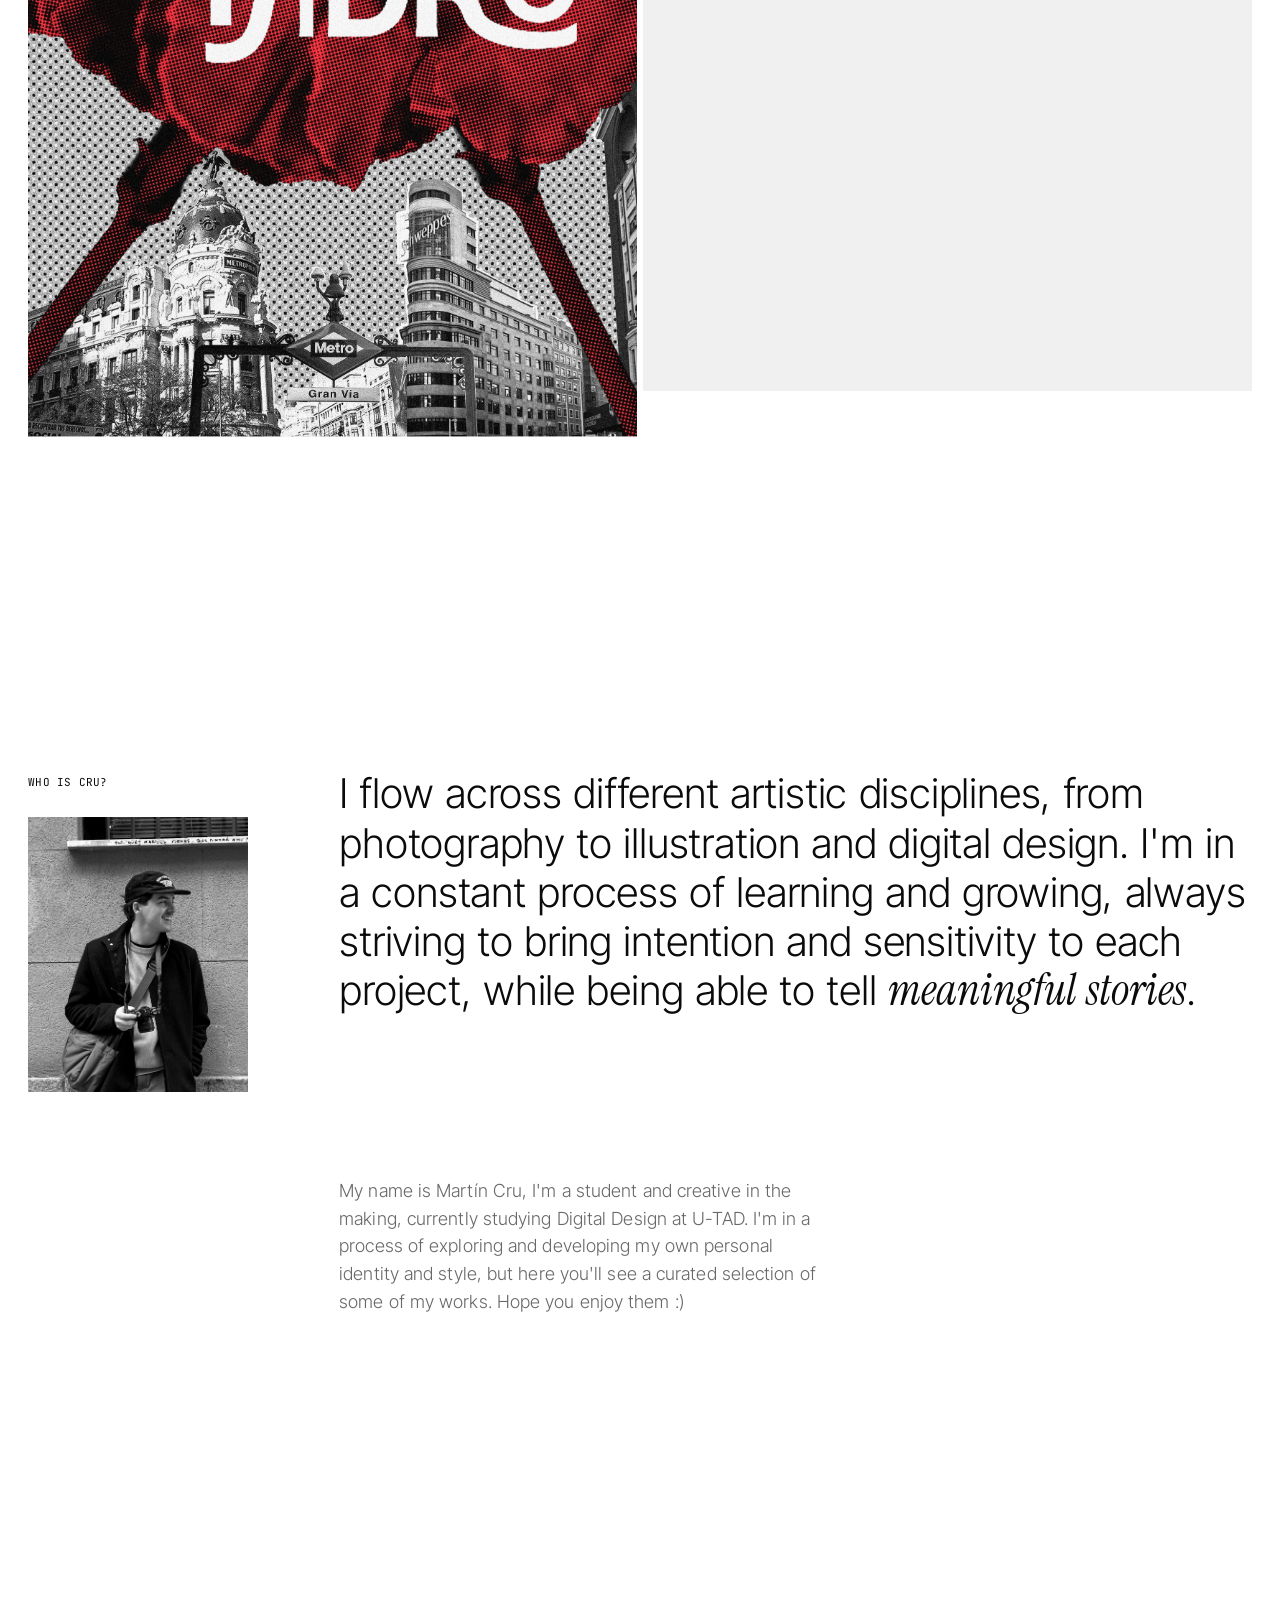
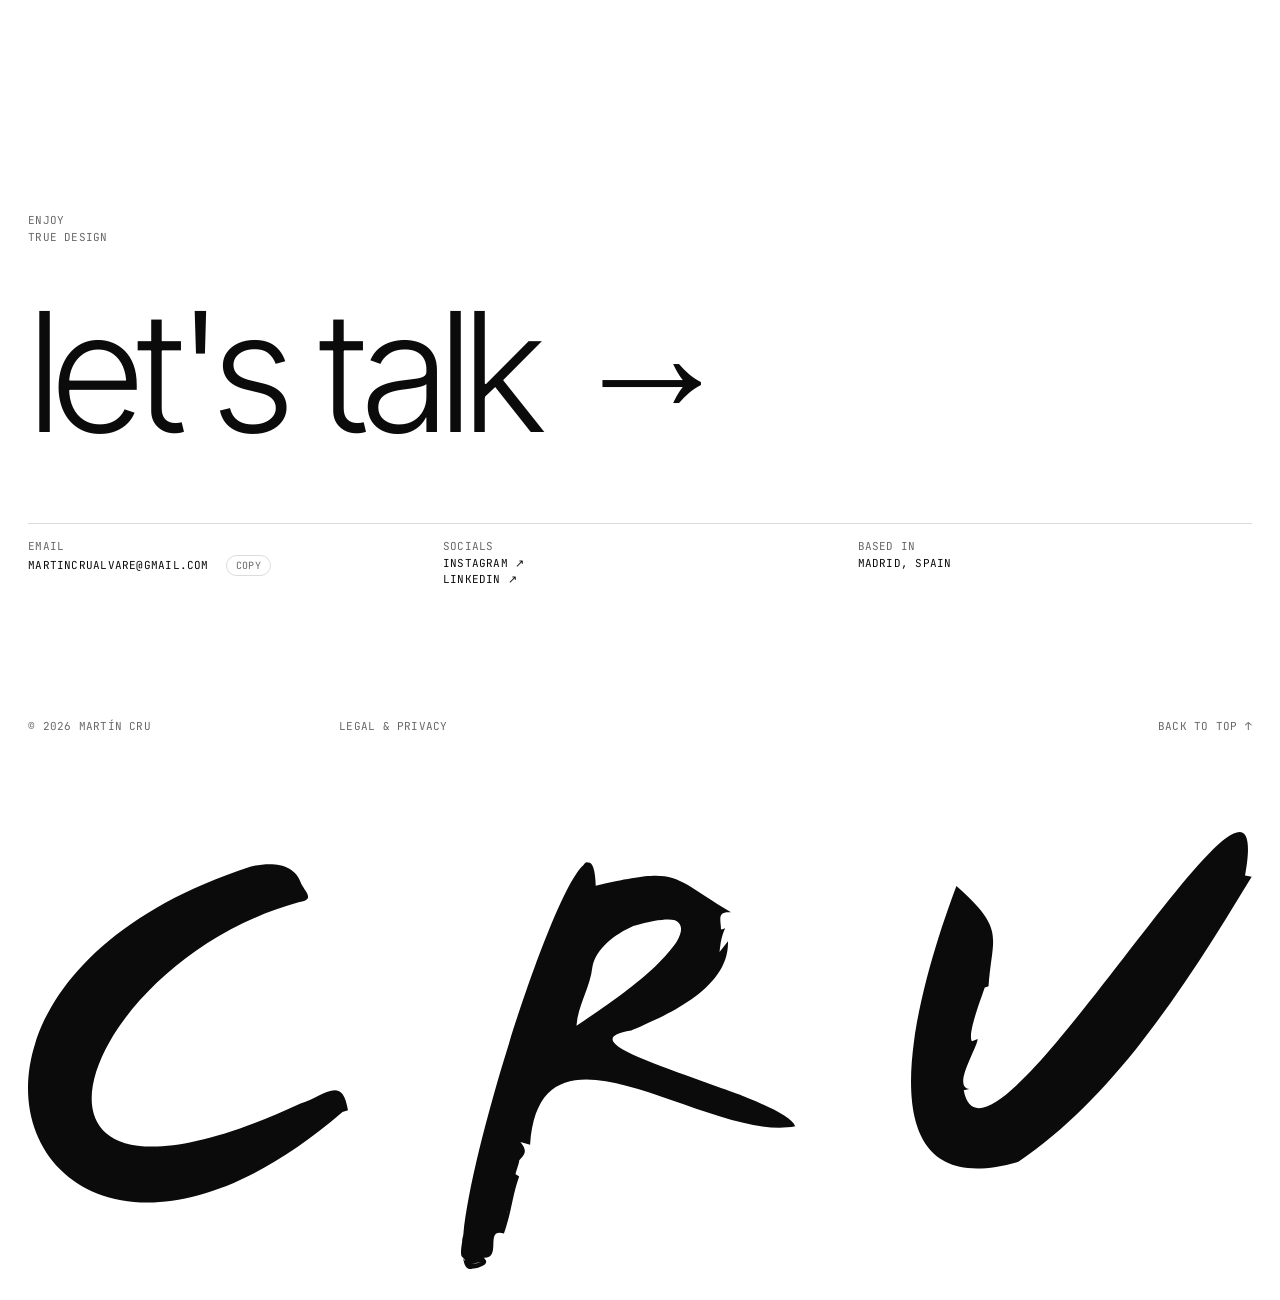
==== commit 5314251d: "v18: cursor de puntito que se invierte, carga con el ensō y microanimaciones - Cursor: puntito con m" ====
--- a/index.html
+++ b/index.html
@@ -17,7 +17,7 @@
 
   <!-- Tipografías alojadas en la propia web (assets/fonts): sin conexiones a terceros -->
   <link rel="preload" href="assets/fonts/inter-tight-latin-300-normal.woff2" as="font" type="font/woff2" crossorigin>
-  <link rel="stylesheet" href="assets/css/style.css?v=17">
+  <link rel="stylesheet" href="assets/css/style.css?v=18">
 </head>
 <body data-page="home">
   <a class="skip mono" href="#works" data-i18n="skipWorks">Skip to works</a>
@@ -77,7 +77,7 @@
 
   <footer class="site-footer" id="site-footer" data-bg="#0b0b0b" data-fg="#ffffff"></footer>
 
-  <script src="assets/js/data.js?v=17"></script>
-  <script src="assets/js/main.js?v=17"></script>
+  <script src="assets/js/data.js?v=18"></script>
+  <script src="assets/js/main.js?v=18"></script>
 </body>
 </html>
--- a/assets/css/style.css
+++ b/assets/css/style.css
@@ -506,7 +506,7 @@
 .hero-logo svg { height: 100%; width: auto; display: block; fill: currentColor; overflow: visible; }
 @media (prefers-reduced-motion: no-preference) {
   .hero-logo svg { clip-path: inset(-10% 100% -10% -4%); transition: clip-path 1.1s cubic-bezier(.77, 0, .175, 1) .45s; }
-  .is-ready .hero-logo svg { clip-path: inset(-10% -4% -10% -4%); }
+  .is-ready .hero-logo svg { clip-path: inset(-10% -12% -10% -4%); }
 }
 
 /* ---------- Vídeo de YouTube (portada + play; YouTube solo carga al pulsar) ---------- */
@@ -543,3 +543,86 @@
 .lang-toggle:focus-visible { outline: 1px solid var(--fg); outline-offset: 4px; }
 @media (hover: hover) and (pointer: fine) { .lang-toggle:hover .muted { color: var(--fg); } }
 @media (max-width: 760px) { .lang-toggle { padding: 8px 0 8px 4px; margin: -8px 0; } }
+
+
+/* ==========================================================================
+   v18 — cursor, pantalla de carga con el ensō y microanimaciones
+   ========================================================================== */
+
+/* ---------- Cursor: puntito que se invierte según el fondo ----------
+   mix-blend-mode: difference → negro sobre blanco, blanco sobre negro y en negativo sobre fotos y colores.
+   Sobre enlaces y botones crece; sobre las portadas se cambia por la etiqueta «View» / «Ver».
+   Ajustes: --dot (tamaño), --dot-link (cuánto crece). */
+:root { --dot: 10px; --dot-link: 3.4; }
+.has-cursor, .has-cursor * { cursor: none !important; }
+.cursor-dot {
+  position: fixed; left: 0; top: 0; z-index: 120; pointer-events: none;
+  width: var(--dot); height: var(--dot); border-radius: 50%;
+  background: #fff; mix-blend-mode: difference;
+  transform: translate(-50%, -50%) scale(0);
+  transition: transform .35s var(--ease-out);
+}
+.cursor-dot.is-in { transform: translate(-50%, -50%) scale(1); }
+.cursor-dot.is-in.is-link { transform: translate(-50%, -50%) scale(var(--dot-link)); }
+.cursor-dot.is-in.is-label { transform: translate(-50%, -50%) scale(0); }
+.cursor-dot.is-in.is-down { transform: translate(-50%, -50%) scale(.7); }
+.cursor-dot.is-in.is-link.is-down { transform: translate(-50%, -50%) scale(calc(var(--dot-link) * .85)); }
+
+/* ---------- Pantalla de carga: el ensō se pinta con el pincel ----------
+   Imagen: assets/enso.png (tinta blanca sobre transparente, sacada de «LOADING ENSO.png»).
+   El trazo se descubre en el sentido del pincel: empieza en el extremo grueso (derecha, abajo del hueco)
+   y termina en la cola deshilachada de arriba. Ajustes: duración en .is-drawing .enso, tamaño en .enso. */
+@property --enso { syntax: "<angle>"; inherits: false; initial-value: 0deg; }
+.is-intro { overflow: hidden; }
+.is-intro .curtain { transition: transform 1s cubic-bezier(.77, 0, .175, 1); }
+.loader {
+  position: absolute; inset: 0; display: grid; place-content: center; justify-items: center; gap: 26px;
+  color: var(--bg); transition: opacity .45s var(--ease-out), transform .6s var(--ease-out);
+}
+.enso {
+  width: min(40vmin, 260px); aspect-ratio: 1; background: currentColor;
+  -webkit-mask: conic-gradient(from 78deg, #000 calc(var(--enso) - 10deg), transparent var(--enso)), url("../enso.png") center / contain no-repeat;
+  -webkit-mask-composite: source-in;
+  mask: conic-gradient(from 78deg, #000 calc(var(--enso) - 10deg), transparent var(--enso)), url("../enso.png") center / contain no-repeat;
+  mask-composite: intersect;
+}
+.is-drawing .enso { animation: enso-draw 2s cubic-bezier(.5, 0, .25, 1) .1s both; }
+@keyframes enso-draw { from { --enso: 0deg; } to { --enso: 372deg; } }
+.loader-count { font-size: 11px; letter-spacing: .04em; opacity: .55; font-variant-numeric: tabular-nums; min-width: 4ch; text-align: center; }
+.curtain.is-done .loader { opacity: 0; transform: scale(.94); }
+
+/* ---------- Logo CRU: se expande al pasar el ratón ----------
+   Cabecera y titular: la C se inclina y la R y la U se abren hacia la derecha (así nada se corta por la izquierda).
+   Pie gigante: se abre hacia los dos lados. Ajuste: --spread (separación de las letras). */
+.logo, .hero-logo { --spread: 10%; }
+.footer-logo { --spread: 3%; }
+.footer-logo svg { overflow: visible; }
+.logo svg path, .hero-logo svg path, .footer-logo svg path {
+  transform-box: fill-box; transform-origin: center;
+  transition: transform .7s var(--ease-out);
+}
+@media (hover: hover) and (pointer: fine) {
+  :is(.logo, .hero-logo):hover svg path:nth-of-type(2) { transform: rotate(-5deg); }
+  :is(.logo, .hero-logo):hover svg path:nth-of-type(3) { transform: translateX(var(--spread)) scale(1.05); }
+  :is(.logo, .hero-logo):hover svg path:nth-of-type(1) { transform: translateX(calc(var(--spread) * 2.2)) rotate(5deg); }
+  .footer-logo:hover svg path:nth-of-type(2) { transform: translateX(calc(var(--spread) * -1)) rotate(-3deg); }
+  .footer-logo:hover svg path:nth-of-type(3) { transform: scale(1.04); }
+  .footer-logo:hover svg path:nth-of-type(1) { transform: translateX(var(--spread)) rotate(3deg); }
+}
+
+/* ---------- Menú de la cabecera: el texto rueda hacia arriba ---------- */
+.roll { display: inline-block; overflow: hidden; vertical-align: top; height: 1.3em; line-height: 1.3; }
+.roll > span { display: inline-block; text-shadow: 0 1.3em 0 currentColor; transition: transform .5s var(--ease-out); }
+.site-header nav a.has-roll::after { display: none; }   /* aquí el subrayado se sustituye por el rodillo */
+@media (hover: hover) and (pointer: fine) { a.has-roll:hover .roll > span { transform: translateY(-1.3em); } }
+a.has-roll:focus-visible .roll > span { transform: translateY(-1.3em); }
+
+/* ---------- «let's talk →»: la flecha sale y vuelve a entrar ---------- */
+.big-link .arr { display: inline-block; font-style: normal; }
+@media (hover: hover) and (pointer: fine) { .big-link:hover .arr { animation: arr-loop .7s var(--ease-out); } }
+@keyframes arr-loop {
+  0% { transform: none; opacity: 1; }
+  45% { transform: translateX(.5em); opacity: 0; }
+  46% { transform: translateX(-.5em); opacity: 0; }
+  100% { transform: none; opacity: 1; }
+}
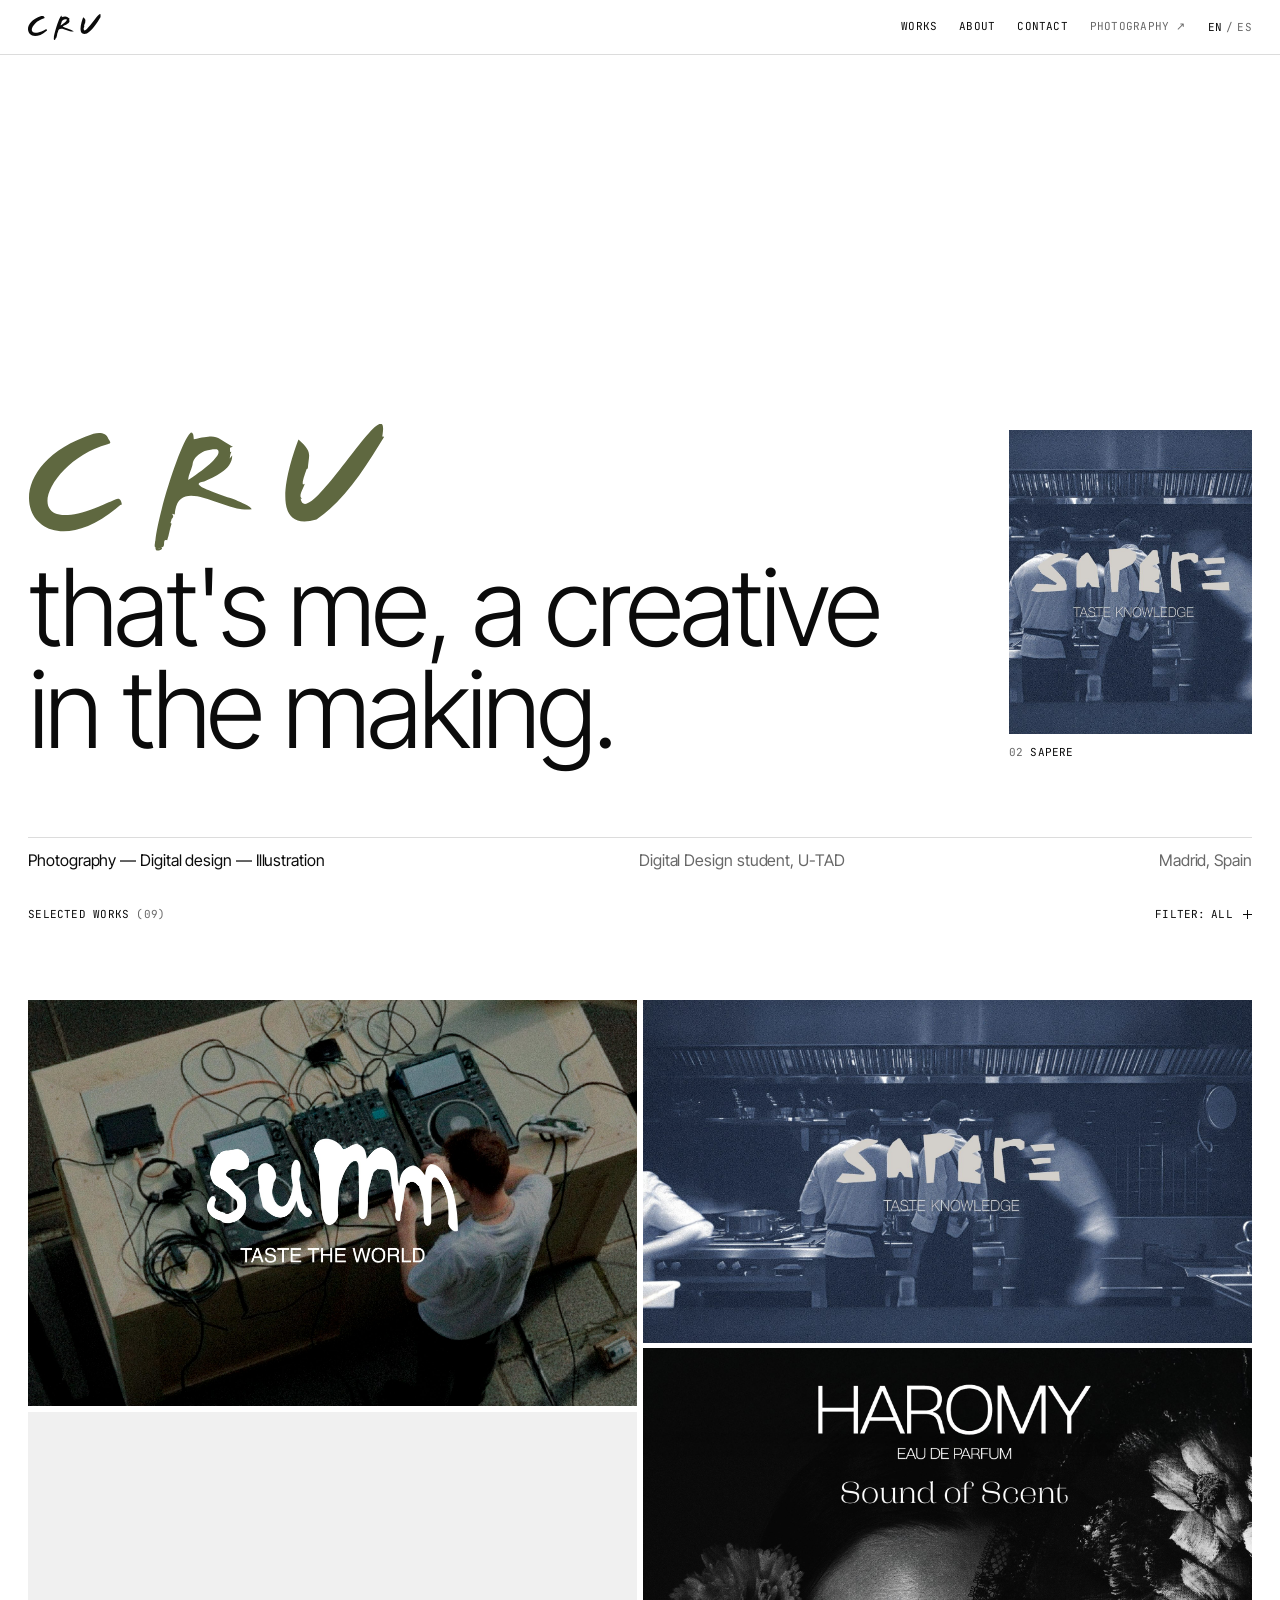
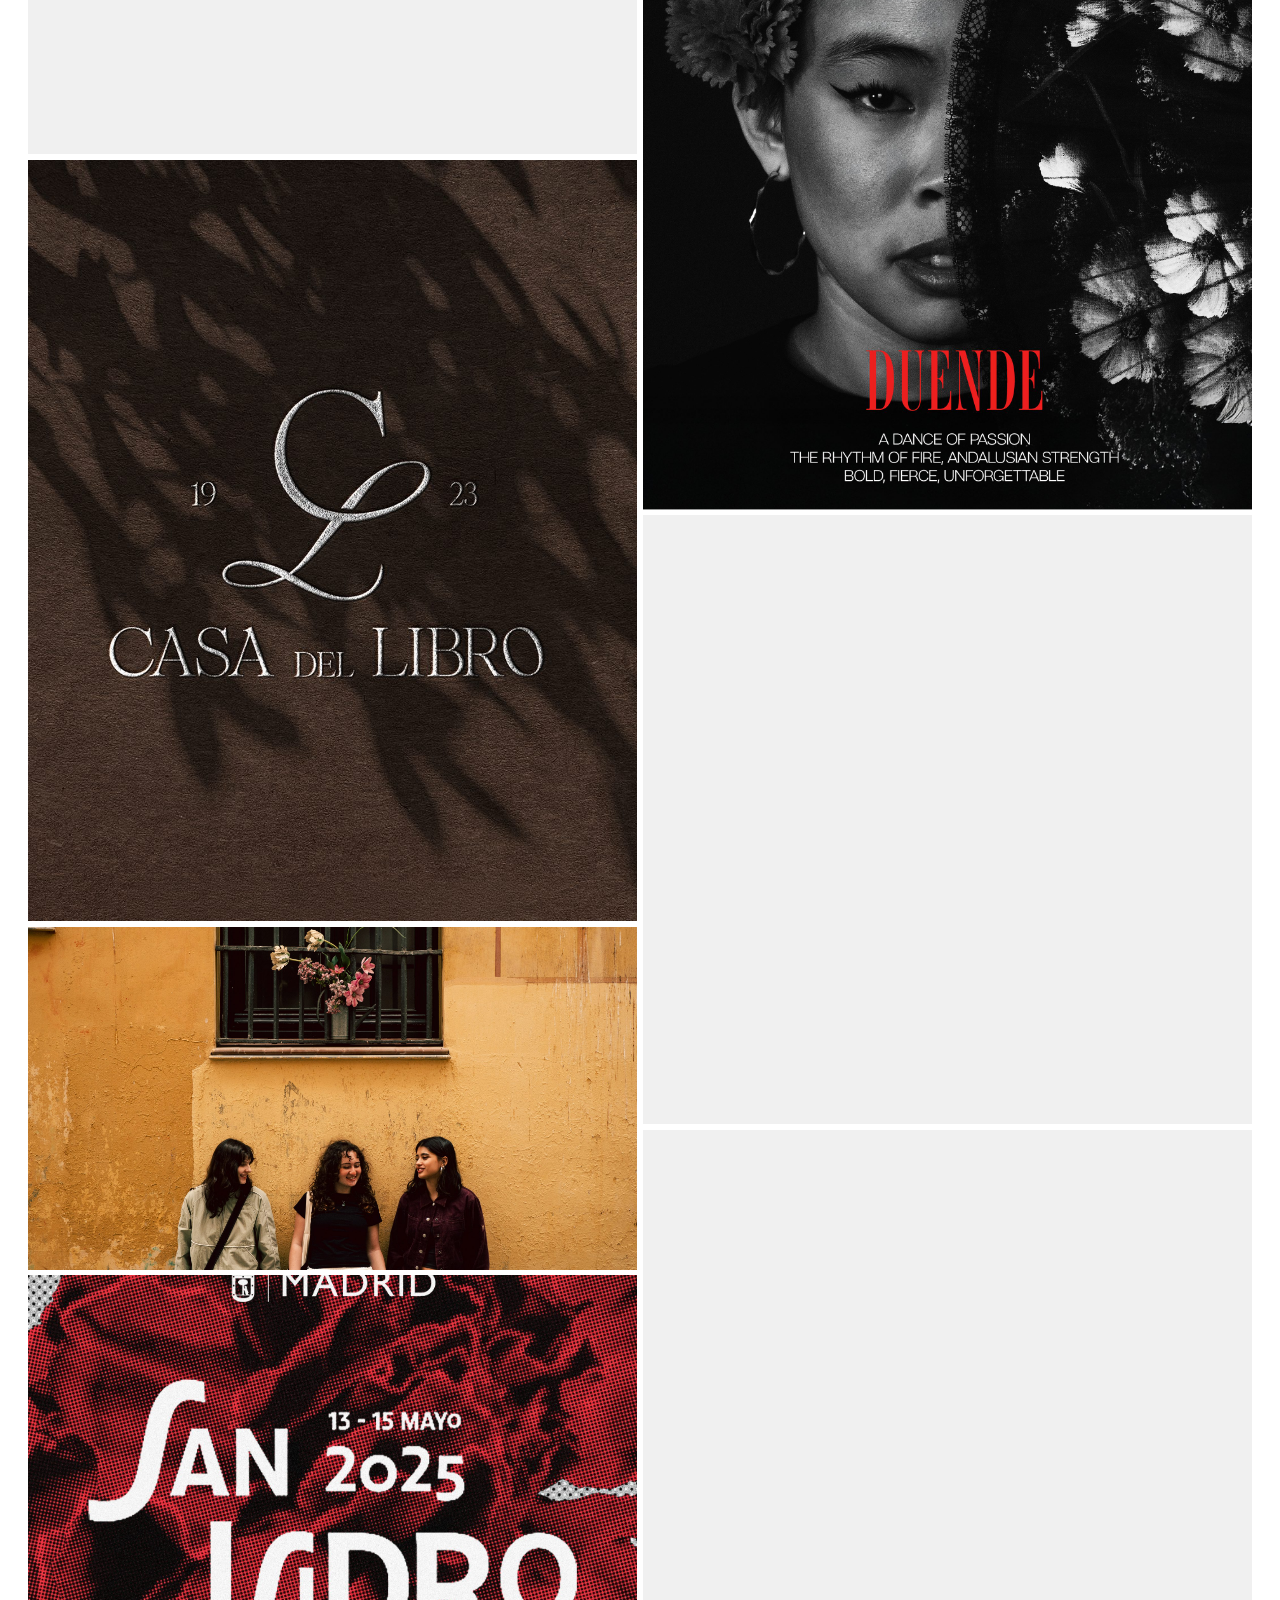
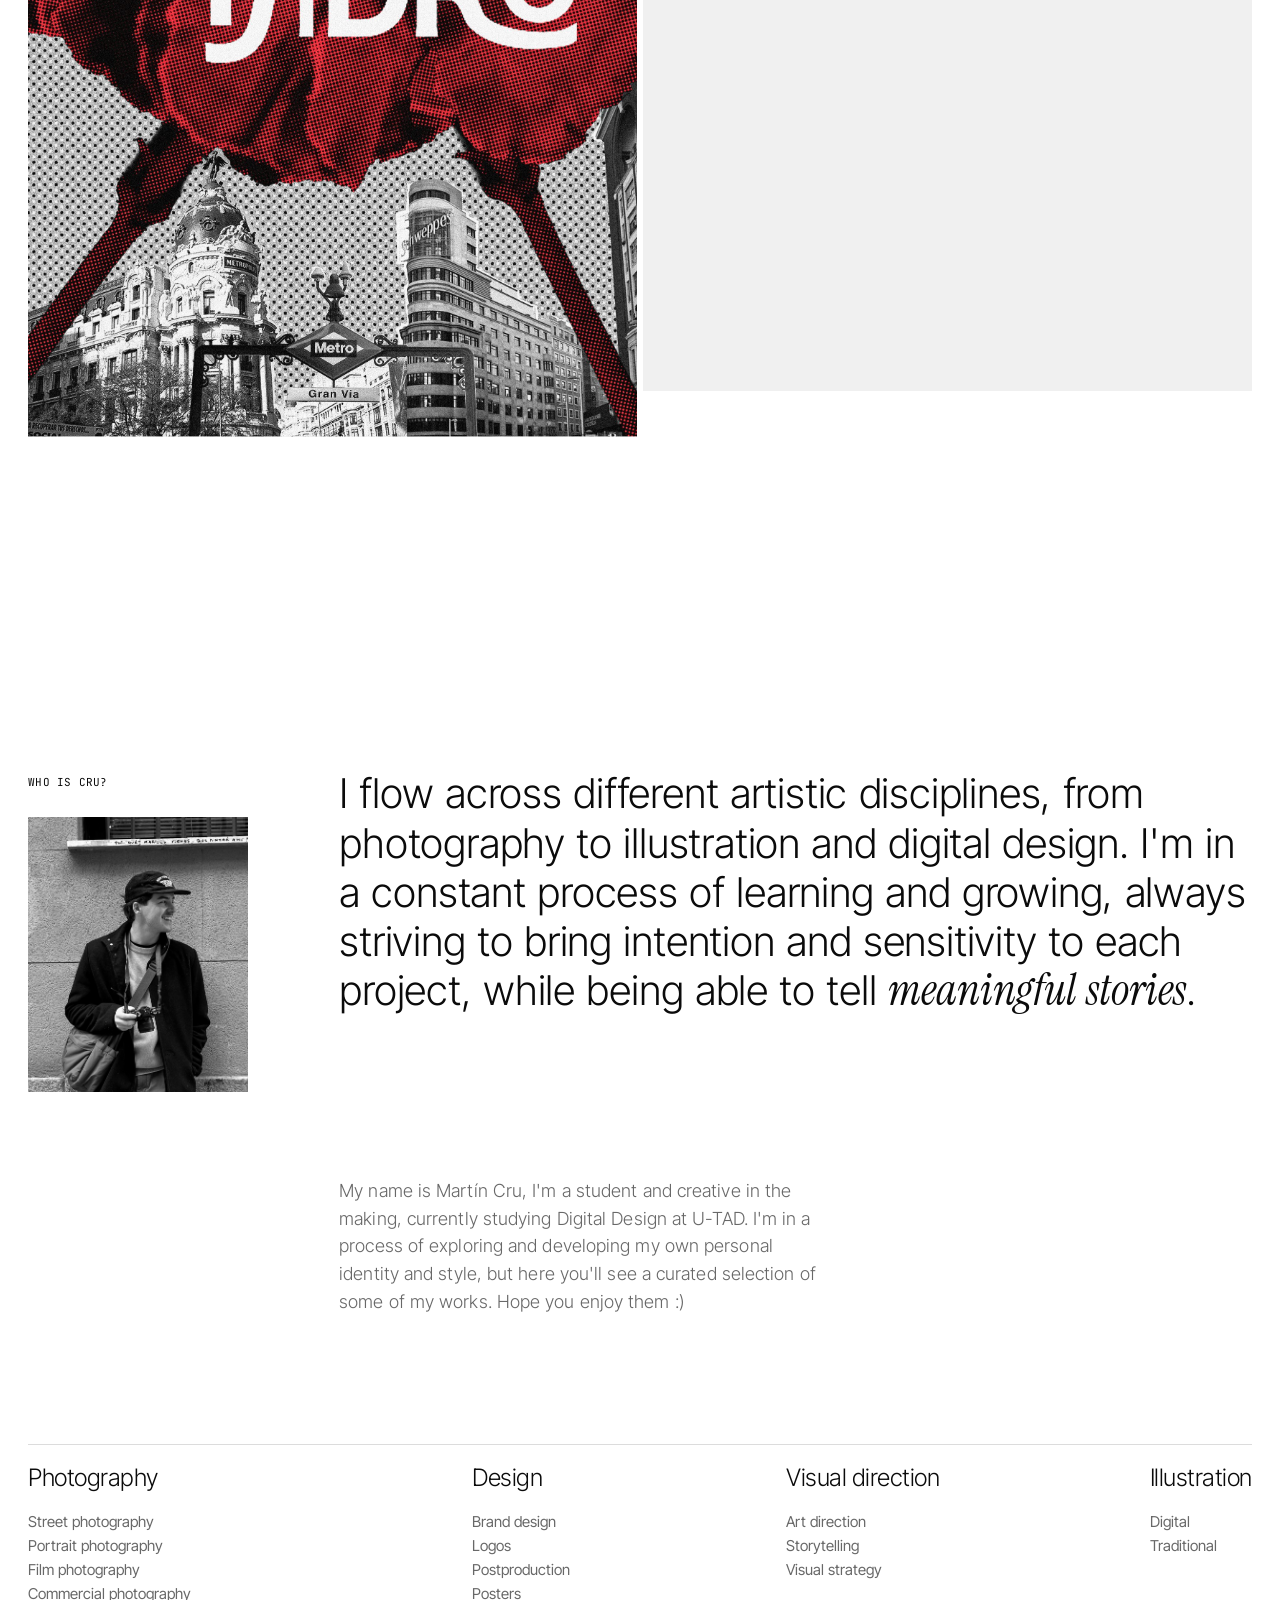
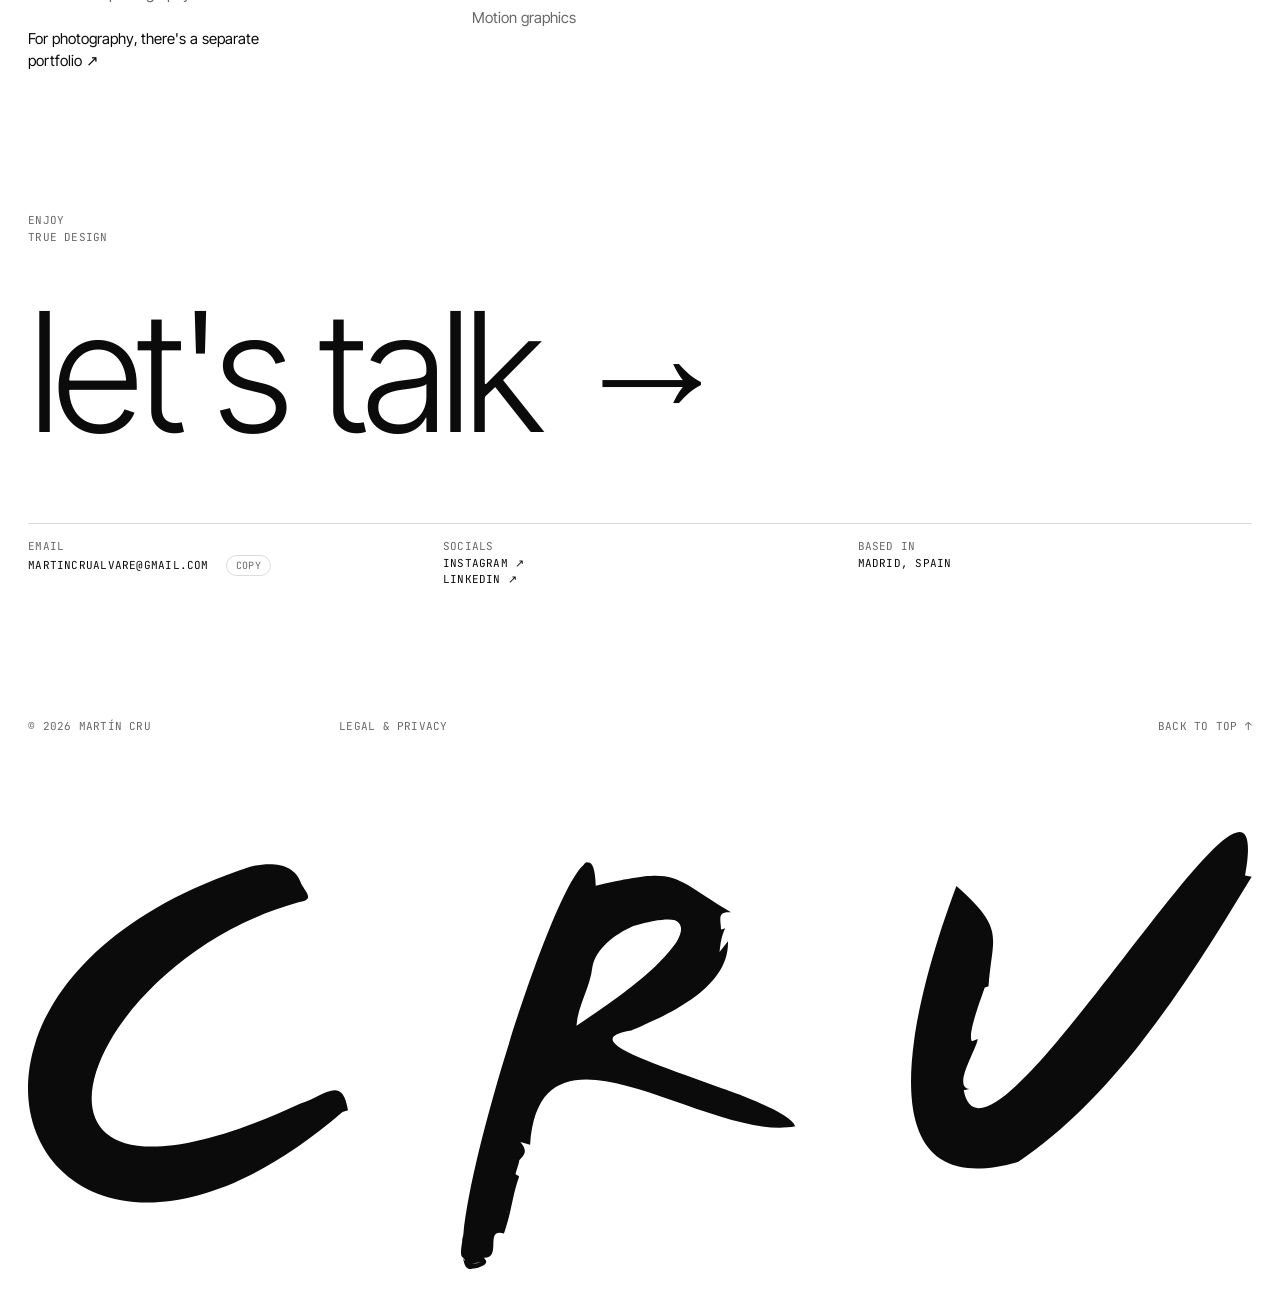
==== commit 6706994c: "v19: puntito del cursor más pequeño y expansión más sutil; «let's talk →» vuelve a su hover original" ====
--- a/index.html
+++ b/index.html
@@ -17,7 +17,7 @@
 
   <!-- Tipografías alojadas en la propia web (assets/fonts): sin conexiones a terceros -->
   <link rel="preload" href="assets/fonts/inter-tight-latin-300-normal.woff2" as="font" type="font/woff2" crossorigin>
-  <link rel="stylesheet" href="assets/css/style.css?v=18">
+  <link rel="stylesheet" href="assets/css/style.css?v=19">
 </head>
 <body data-page="home">
   <a class="skip mono" href="#works" data-i18n="skipWorks">Skip to works</a>
@@ -77,7 +77,7 @@
 
   <footer class="site-footer" id="site-footer" data-bg="#0b0b0b" data-fg="#ffffff"></footer>
 
-  <script src="assets/js/data.js?v=18"></script>
-  <script src="assets/js/main.js?v=18"></script>
+  <script src="assets/js/data.js?v=19"></script>
+  <script src="assets/js/main.js?v=19"></script>
 </body>
 </html>
--- a/assets/css/style.css
+++ b/assets/css/style.css
@@ -551,9 +551,9 @@
 
 /* ---------- Cursor: puntito que se invierte según el fondo ----------
    mix-blend-mode: difference → negro sobre blanco, blanco sobre negro y en negativo sobre fotos y colores.
-   Sobre enlaces y botones crece; sobre las portadas se cambia por la etiqueta «View» / «Ver».
+   Sobre enlaces y botones crece un poco; sobre las portadas se cambia por la etiqueta «View» / «Ver».
    Ajustes: --dot (tamaño), --dot-link (cuánto crece). */
-:root { --dot: 10px; --dot-link: 3.4; }
+:root { --dot: 7px; --dot-link: 2.2; }   /* v18.1: más pequeño y expansión más sutil */
 .has-cursor, .has-cursor * { cursor: none !important; }
 .cursor-dot {
   position: fixed; left: 0; top: 0; z-index: 120; pointer-events: none;
@@ -616,13 +616,3 @@
 .site-header nav a.has-roll::after { display: none; }   /* aquí el subrayado se sustituye por el rodillo */
 @media (hover: hover) and (pointer: fine) { a.has-roll:hover .roll > span { transform: translateY(-1.3em); } }
 a.has-roll:focus-visible .roll > span { transform: translateY(-1.3em); }
-
-/* ---------- «let's talk →»: la flecha sale y vuelve a entrar ---------- */
-.big-link .arr { display: inline-block; font-style: normal; }
-@media (hover: hover) and (pointer: fine) { .big-link:hover .arr { animation: arr-loop .7s var(--ease-out); } }
-@keyframes arr-loop {
-  0% { transform: none; opacity: 1; }
-  45% { transform: translateX(.5em); opacity: 0; }
-  46% { transform: translateX(-.5em); opacity: 0; }
-  100% { transform: none; opacity: 1; }
-}
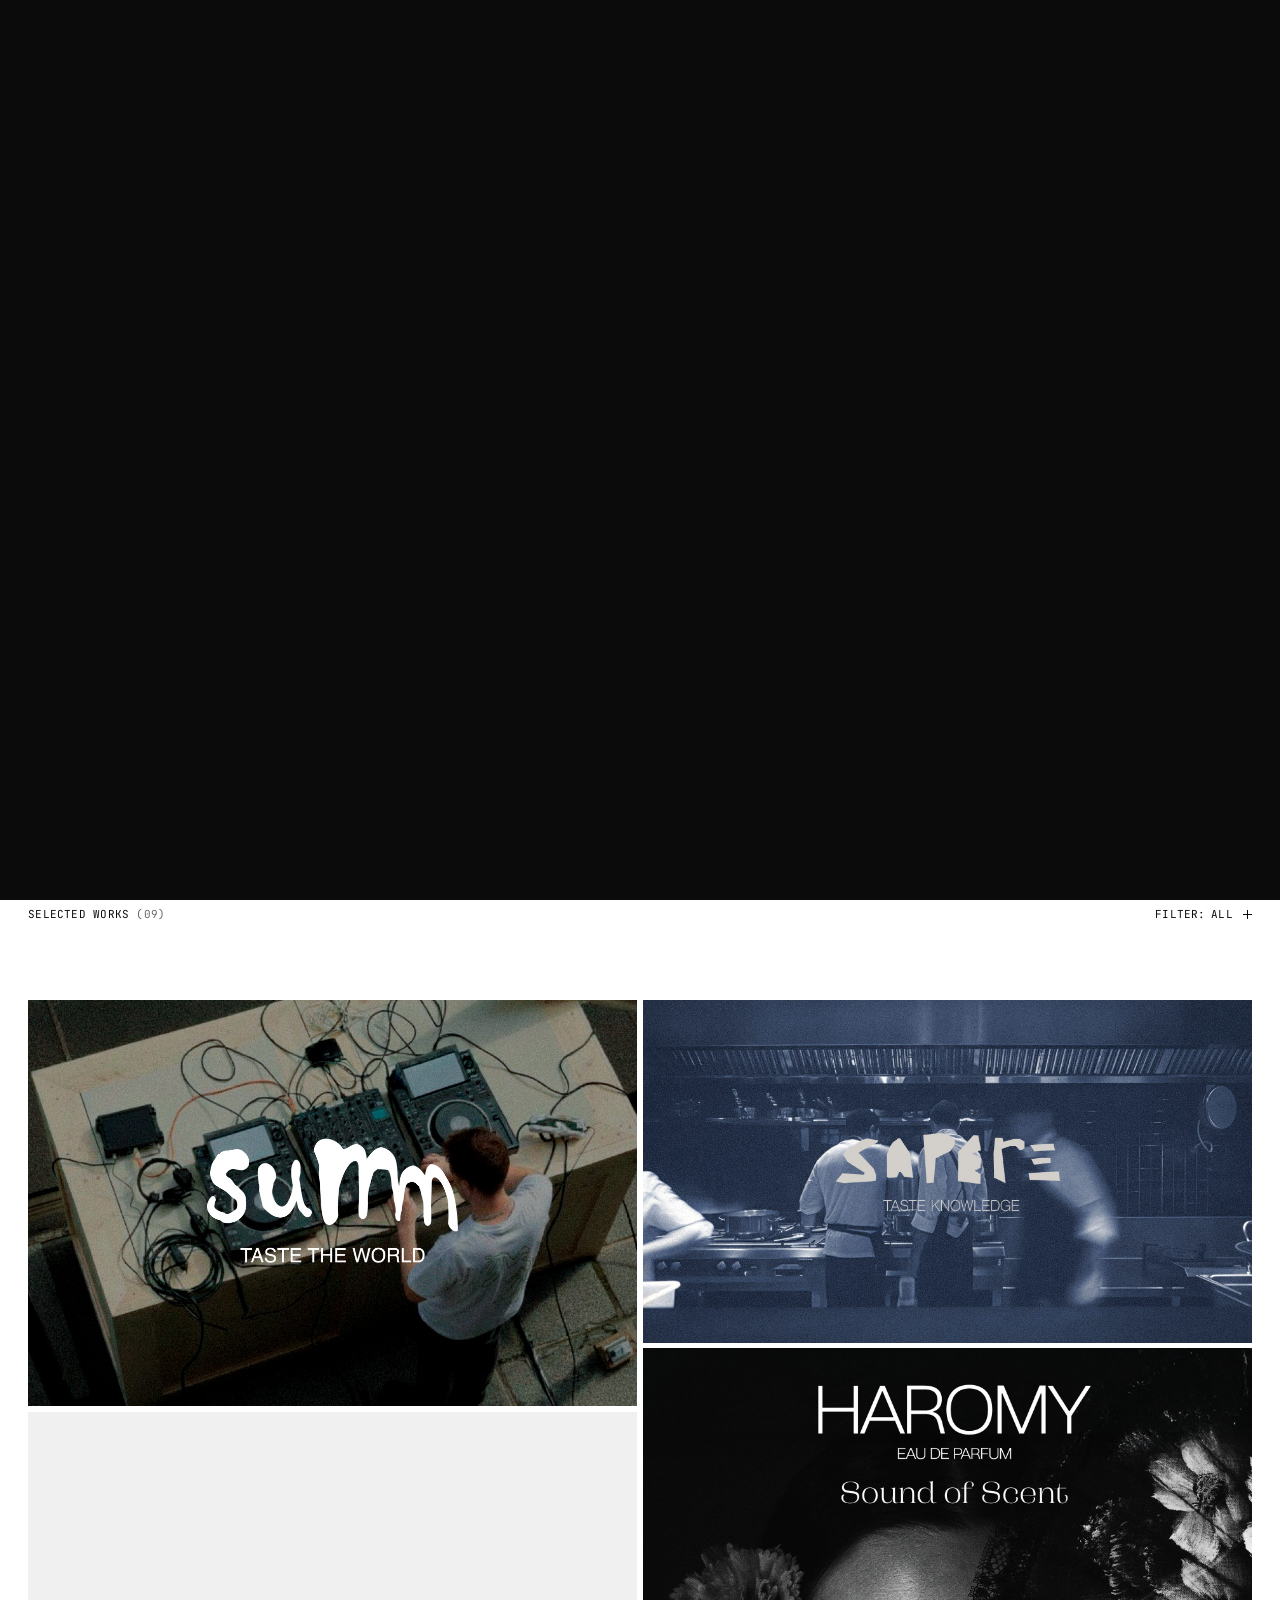
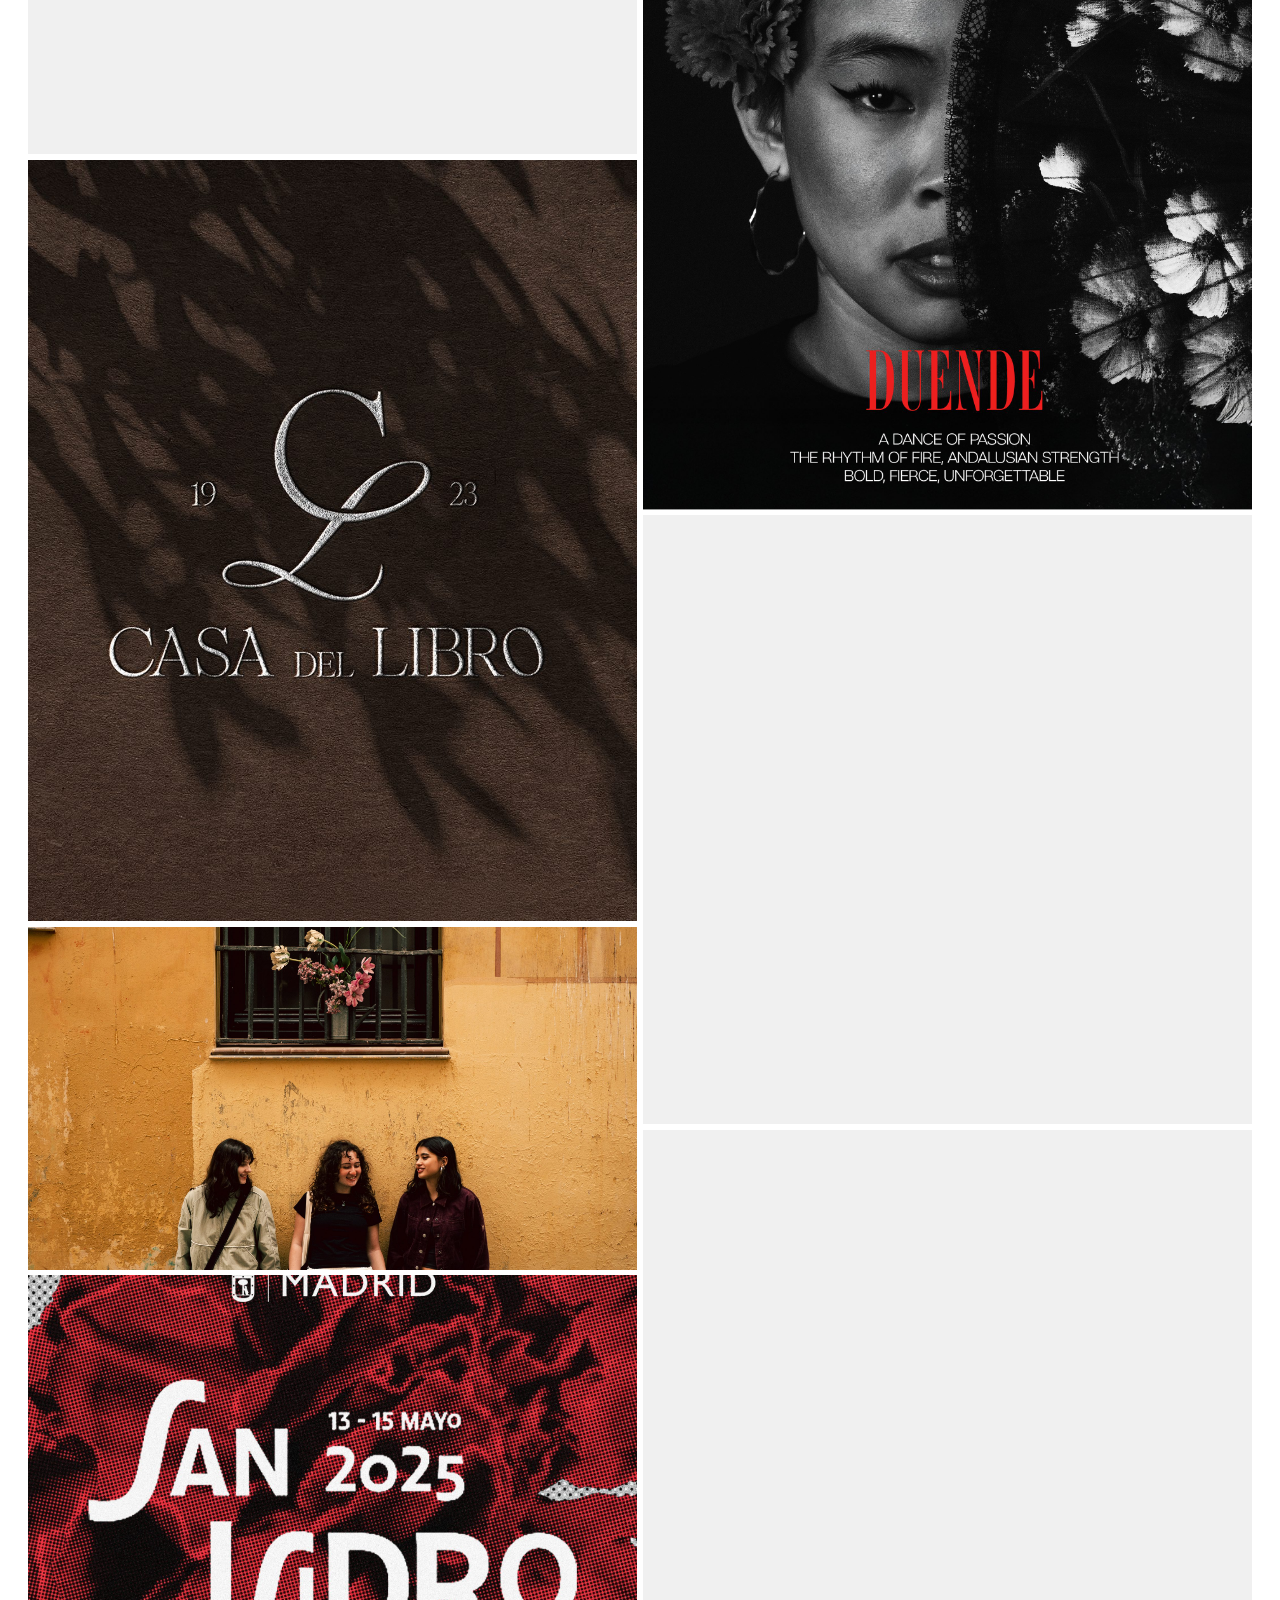
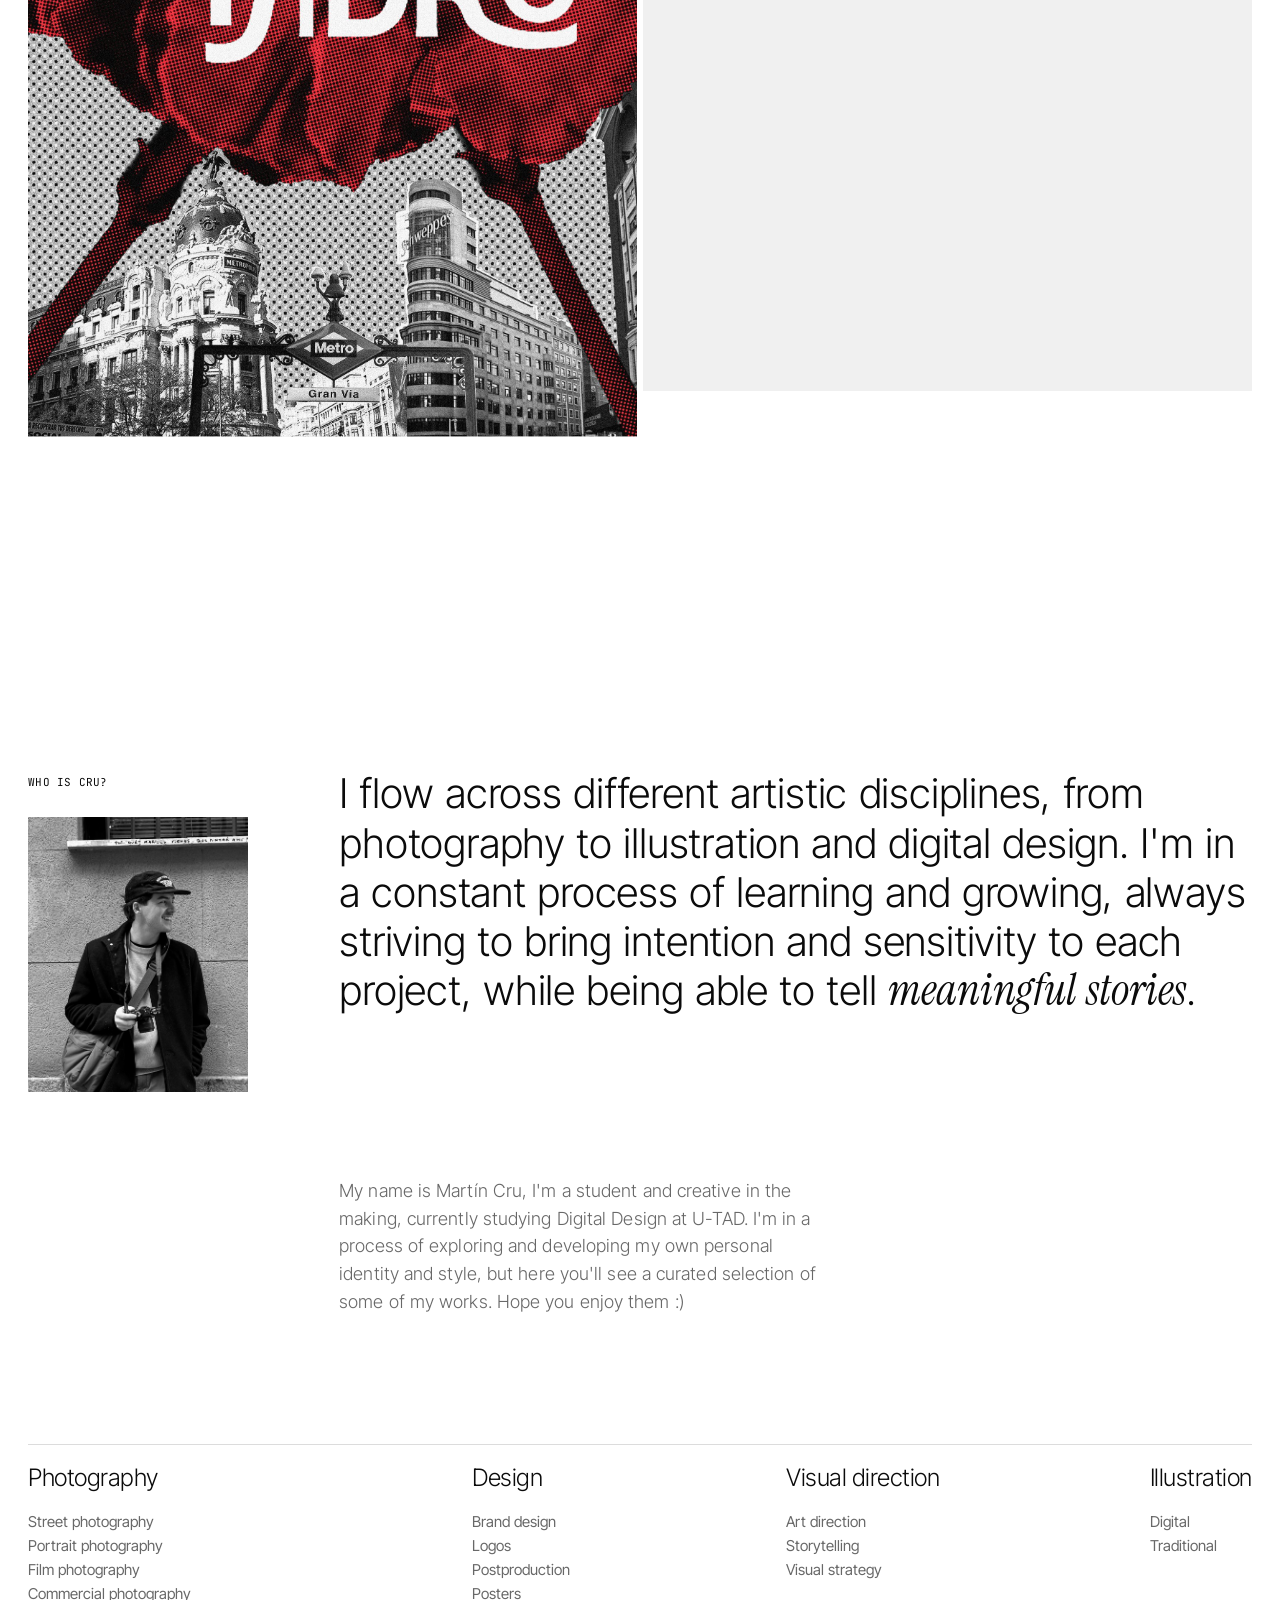
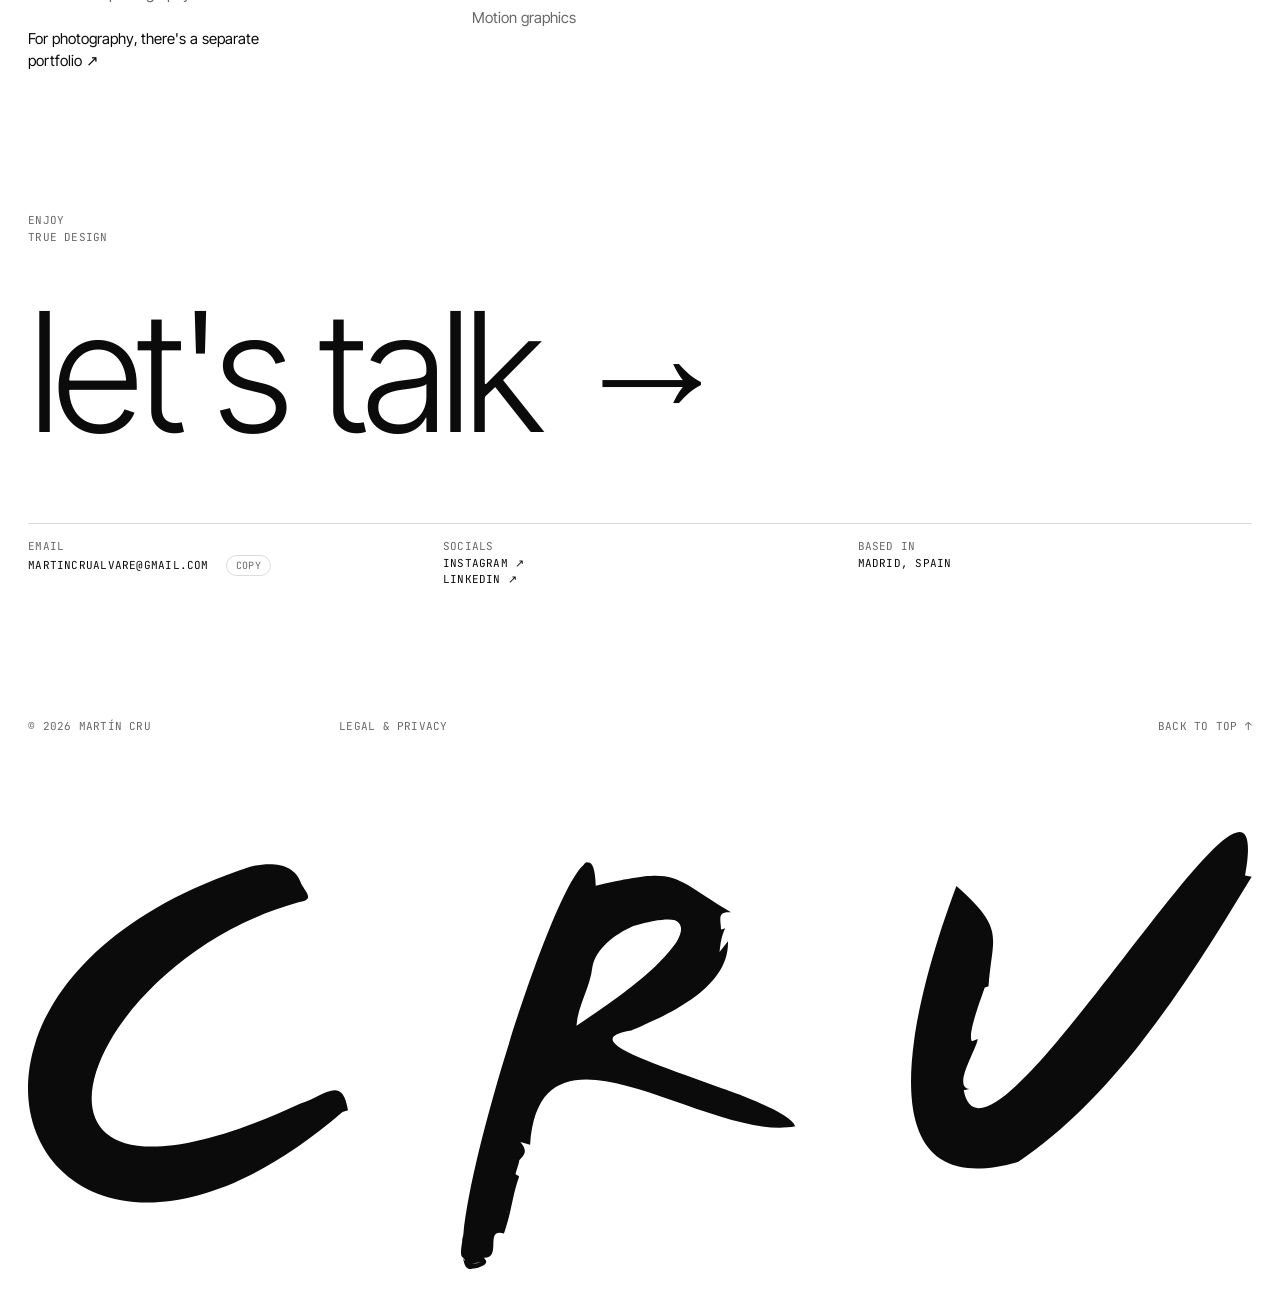
==== commit 8b84de68: "v20: SUMM con Sofía Carbonell (sofiacapla.com) en colaboración y en dirección de arte Co-Authored-By" ====
--- a/index.html
+++ b/index.html
@@ -17,7 +17,7 @@
 
   <!-- Tipografías alojadas en la propia web (assets/fonts): sin conexiones a terceros -->
   <link rel="preload" href="assets/fonts/inter-tight-latin-300-normal.woff2" as="font" type="font/woff2" crossorigin>
-  <link rel="stylesheet" href="assets/css/style.css?v=19">
+  <link rel="stylesheet" href="assets/css/style.css?v=20">
 </head>
 <body data-page="home">
   <a class="skip mono" href="#works" data-i18n="skipWorks">Skip to works</a>
@@ -77,7 +77,7 @@
 
   <footer class="site-footer" id="site-footer" data-bg="#0b0b0b" data-fg="#ffffff"></footer>
 
-  <script src="assets/js/data.js?v=19"></script>
-  <script src="assets/js/main.js?v=19"></script>
+  <script src="assets/js/data.js?v=20"></script>
+  <script src="assets/js/main.js?v=20"></script>
 </body>
 </html>
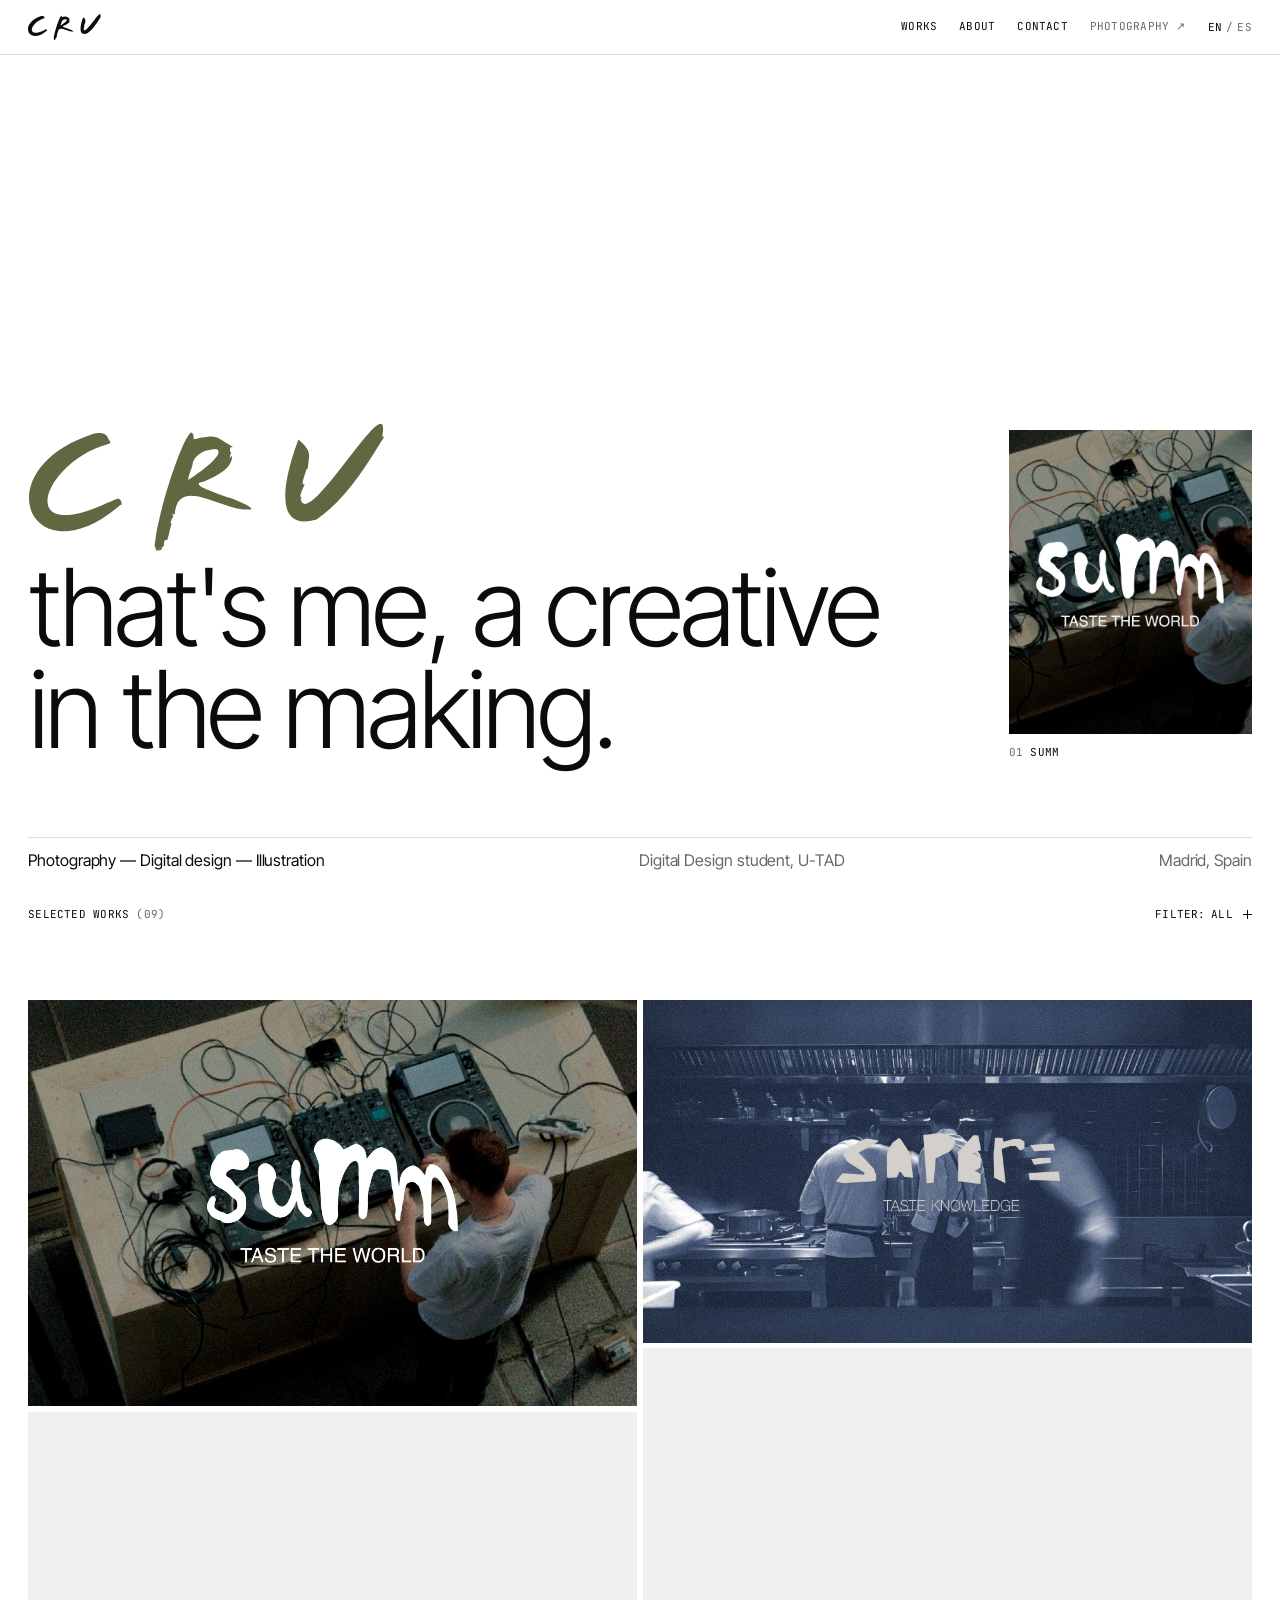
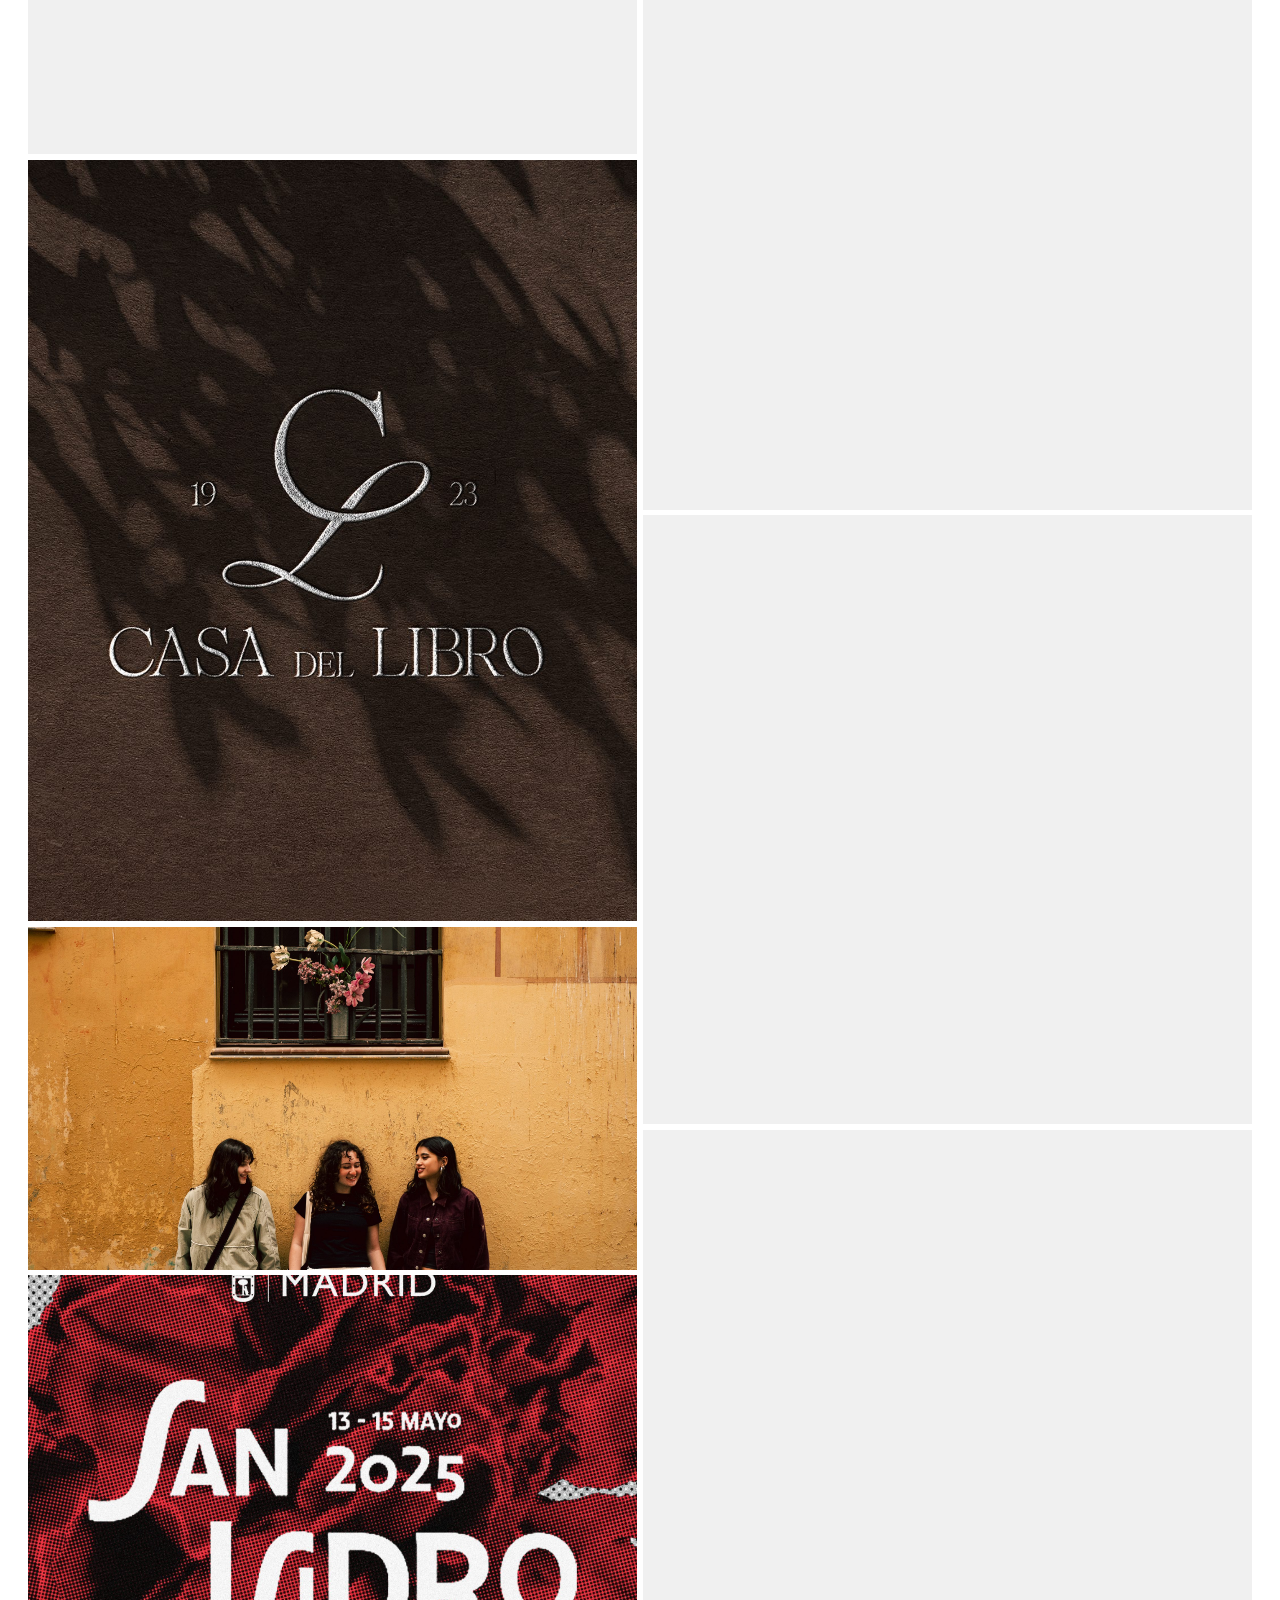
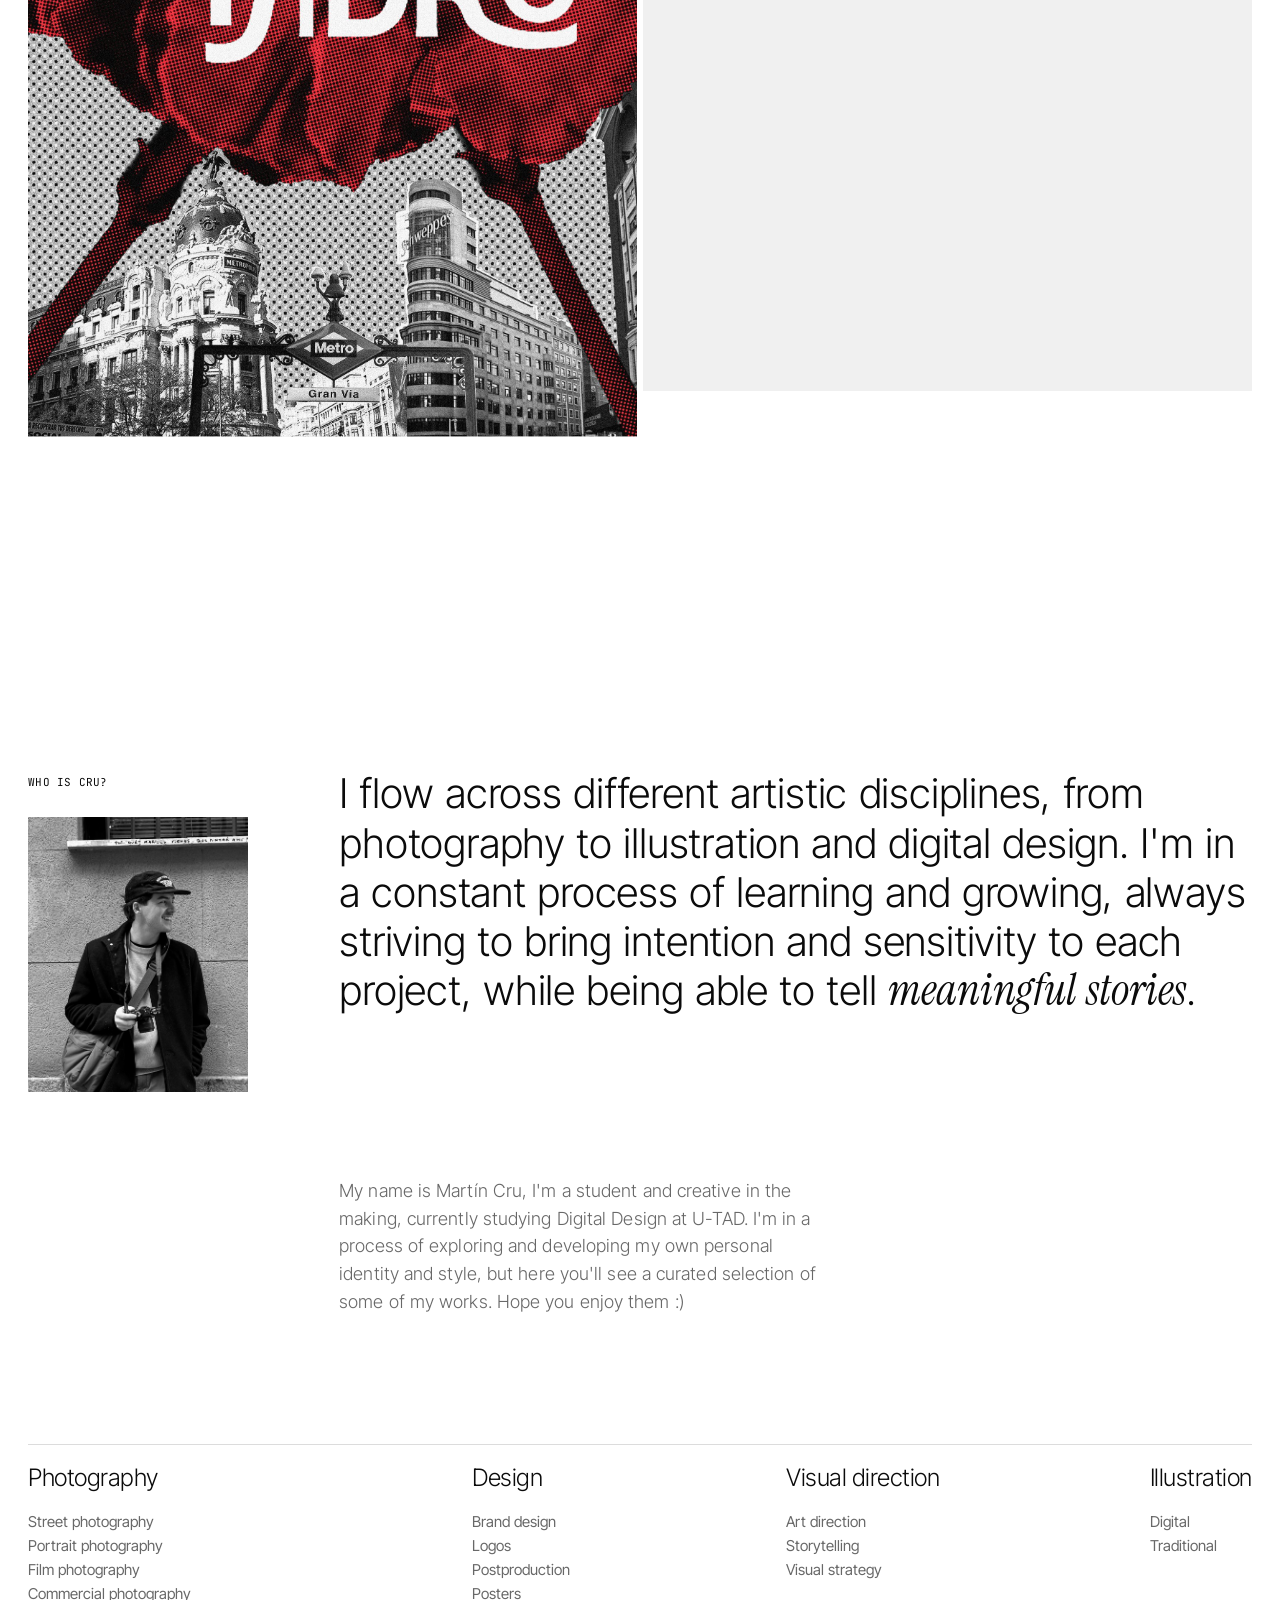
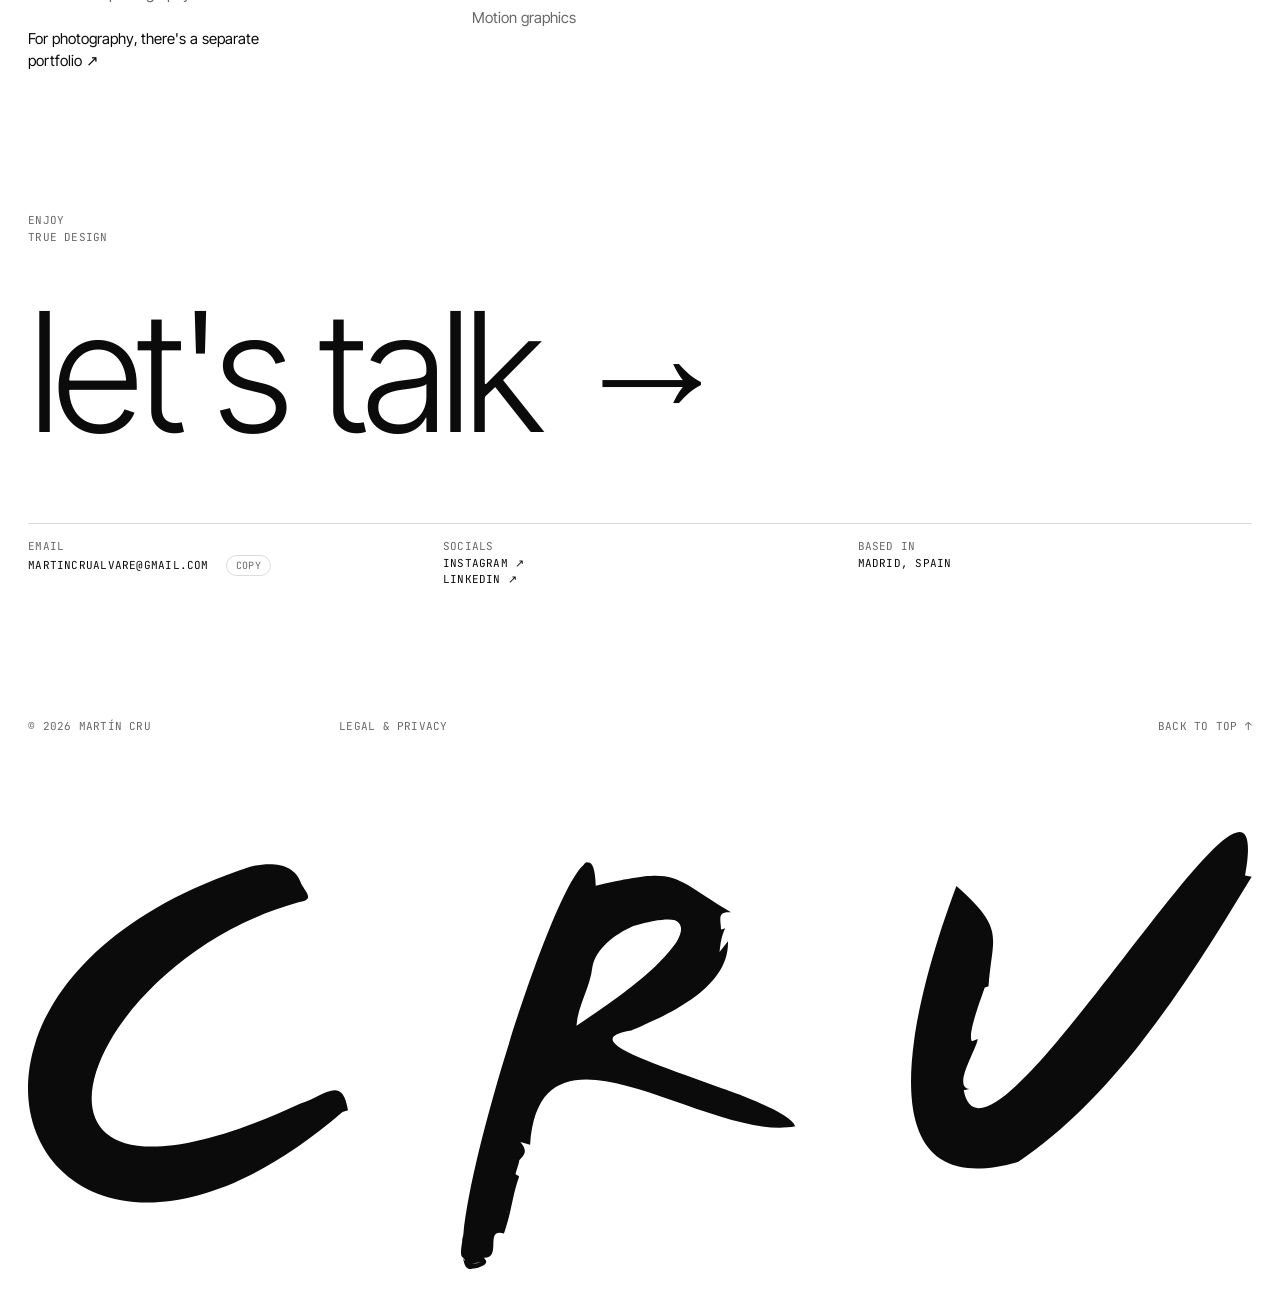
==== commit 06abb3d6: "v21: SUMM con vídeo en mitad de las fotos (summ-04 a 720p, sin audio, en bucle) Co-Authored-By: Clau" ====
--- a/index.html
+++ b/index.html
@@ -17,7 +17,7 @@
 
   <!-- Tipografías alojadas en la propia web (assets/fonts): sin conexiones a terceros -->
   <link rel="preload" href="assets/fonts/inter-tight-latin-300-normal.woff2" as="font" type="font/woff2" crossorigin>
-  <link rel="stylesheet" href="assets/css/style.css?v=20">
+  <link rel="stylesheet" href="assets/css/style.css?v=21">
 </head>
 <body data-page="home">
   <a class="skip mono" href="#works" data-i18n="skipWorks">Skip to works</a>
@@ -77,7 +77,7 @@
 
   <footer class="site-footer" id="site-footer" data-bg="#0b0b0b" data-fg="#ffffff"></footer>
 
-  <script src="assets/js/data.js?v=20"></script>
-  <script src="assets/js/main.js?v=20"></script>
+  <script src="assets/js/data.js?v=21"></script>
+  <script src="assets/js/main.js?v=21"></script>
 </body>
 </html>
